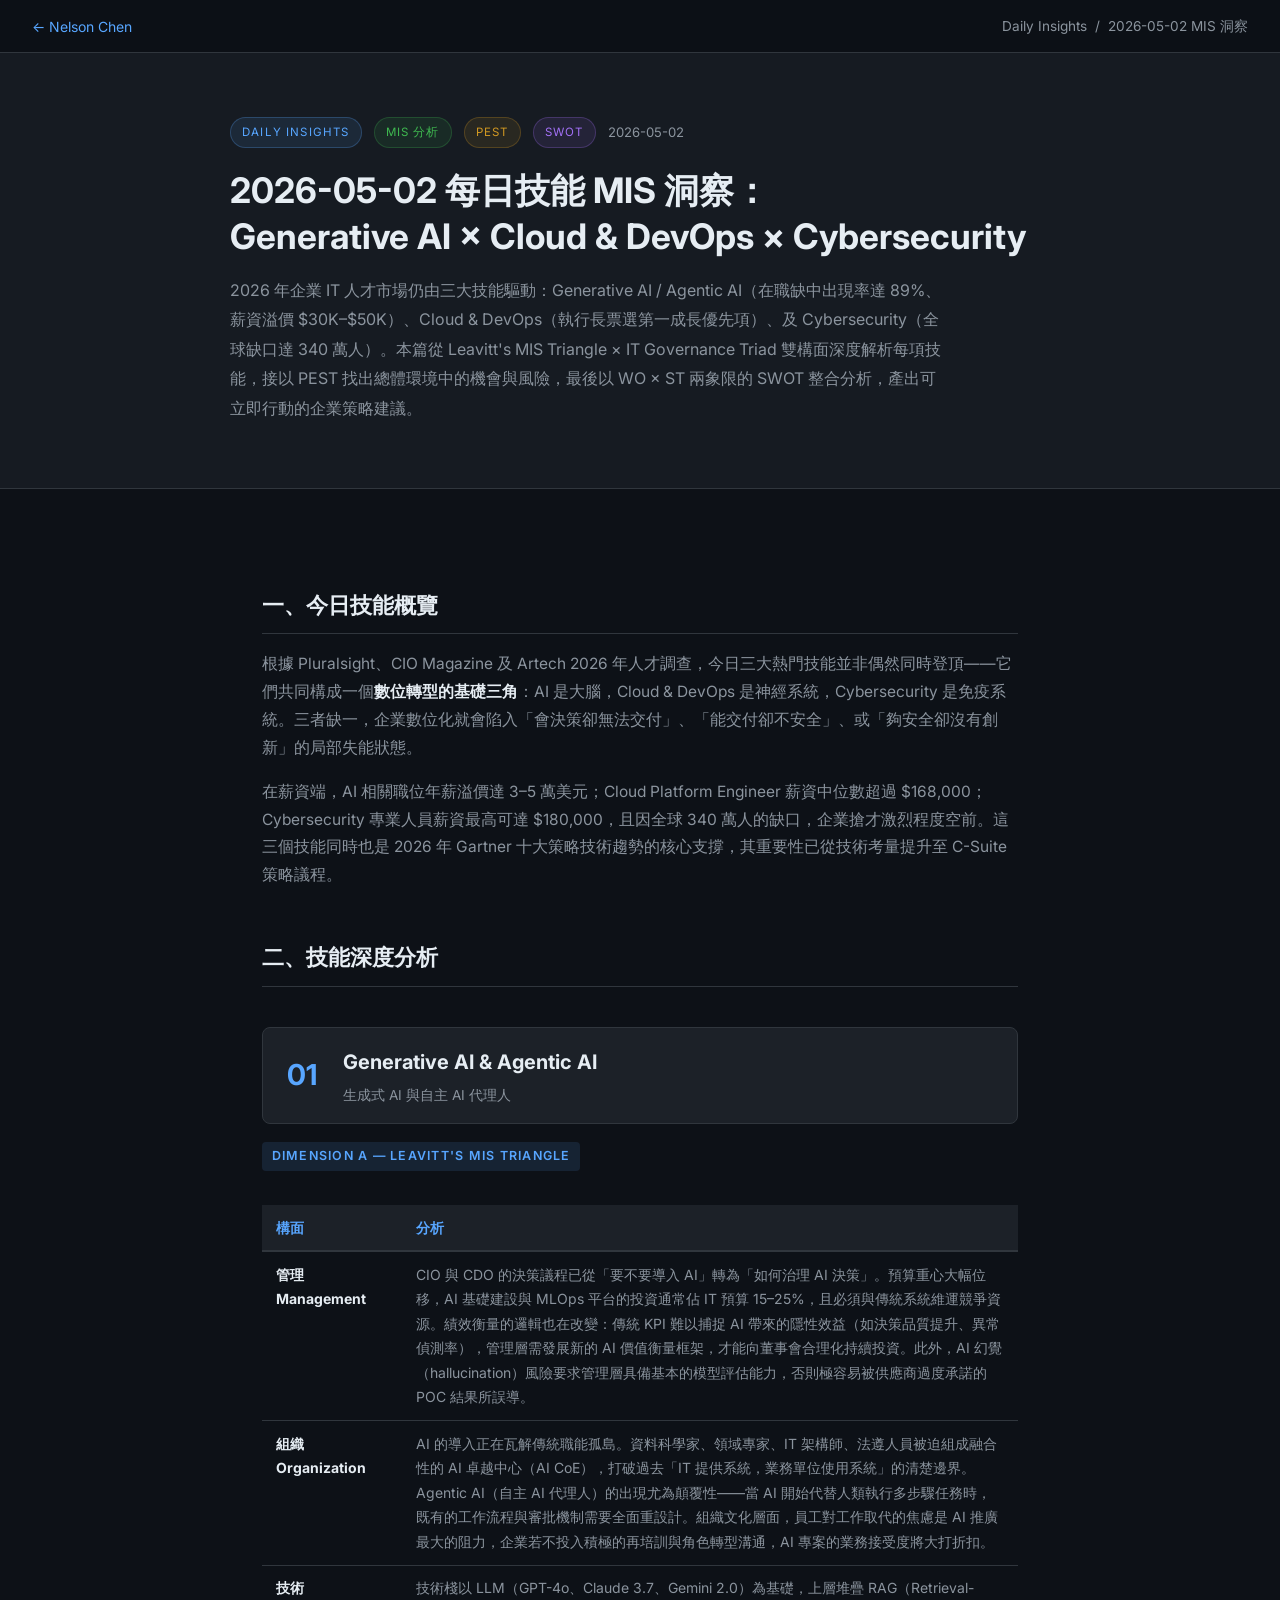
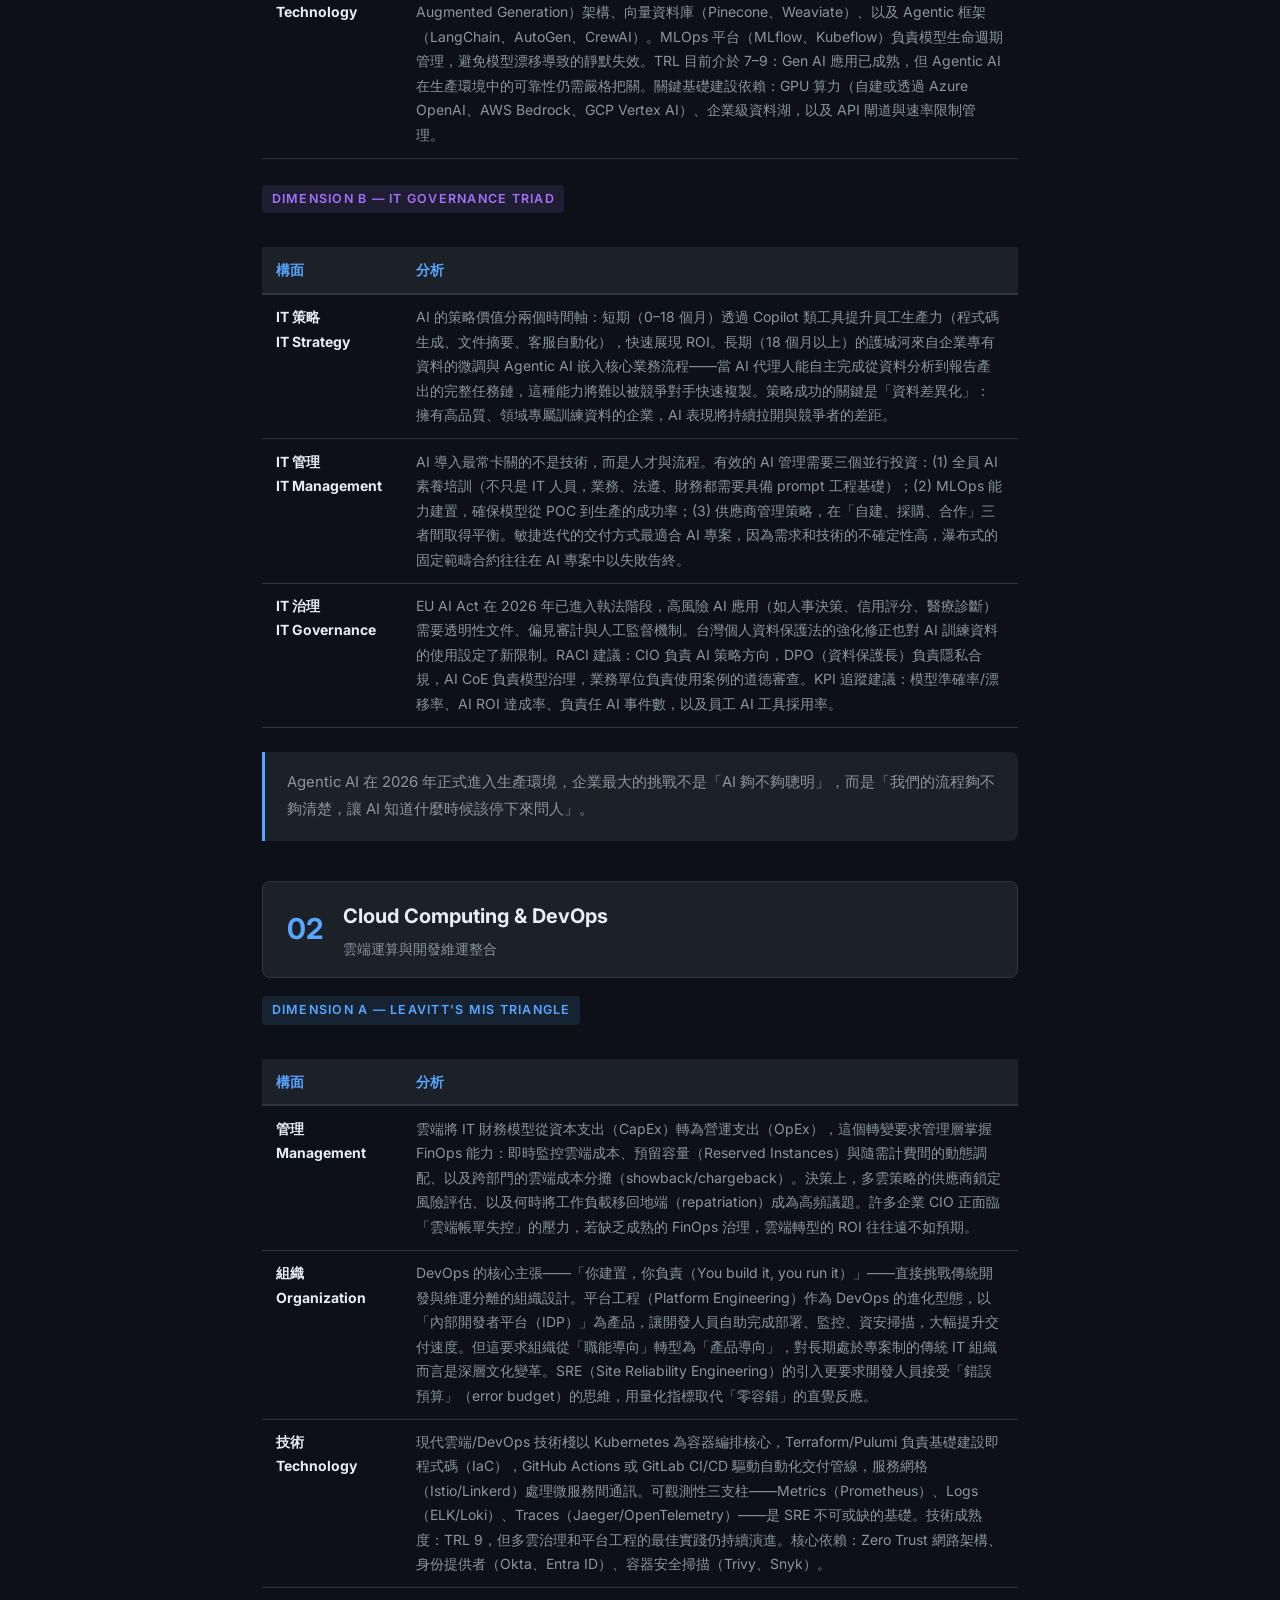
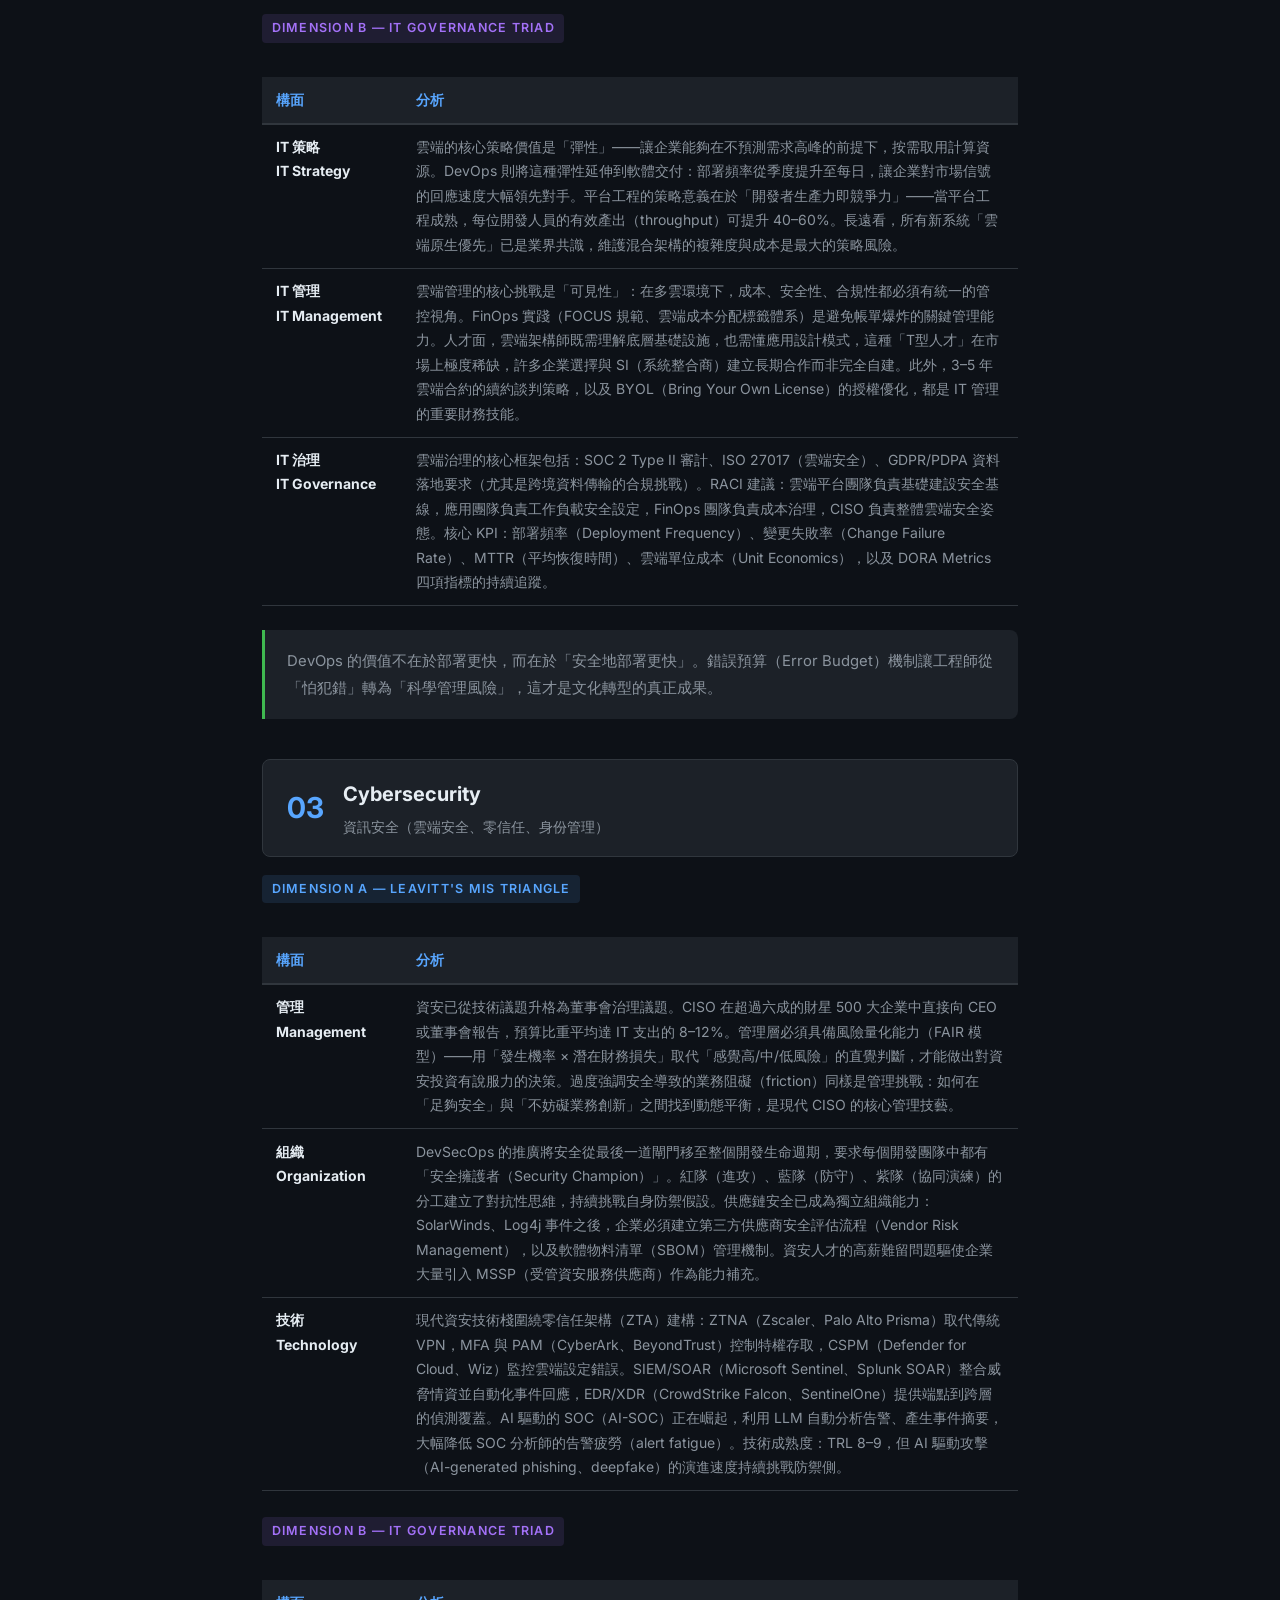
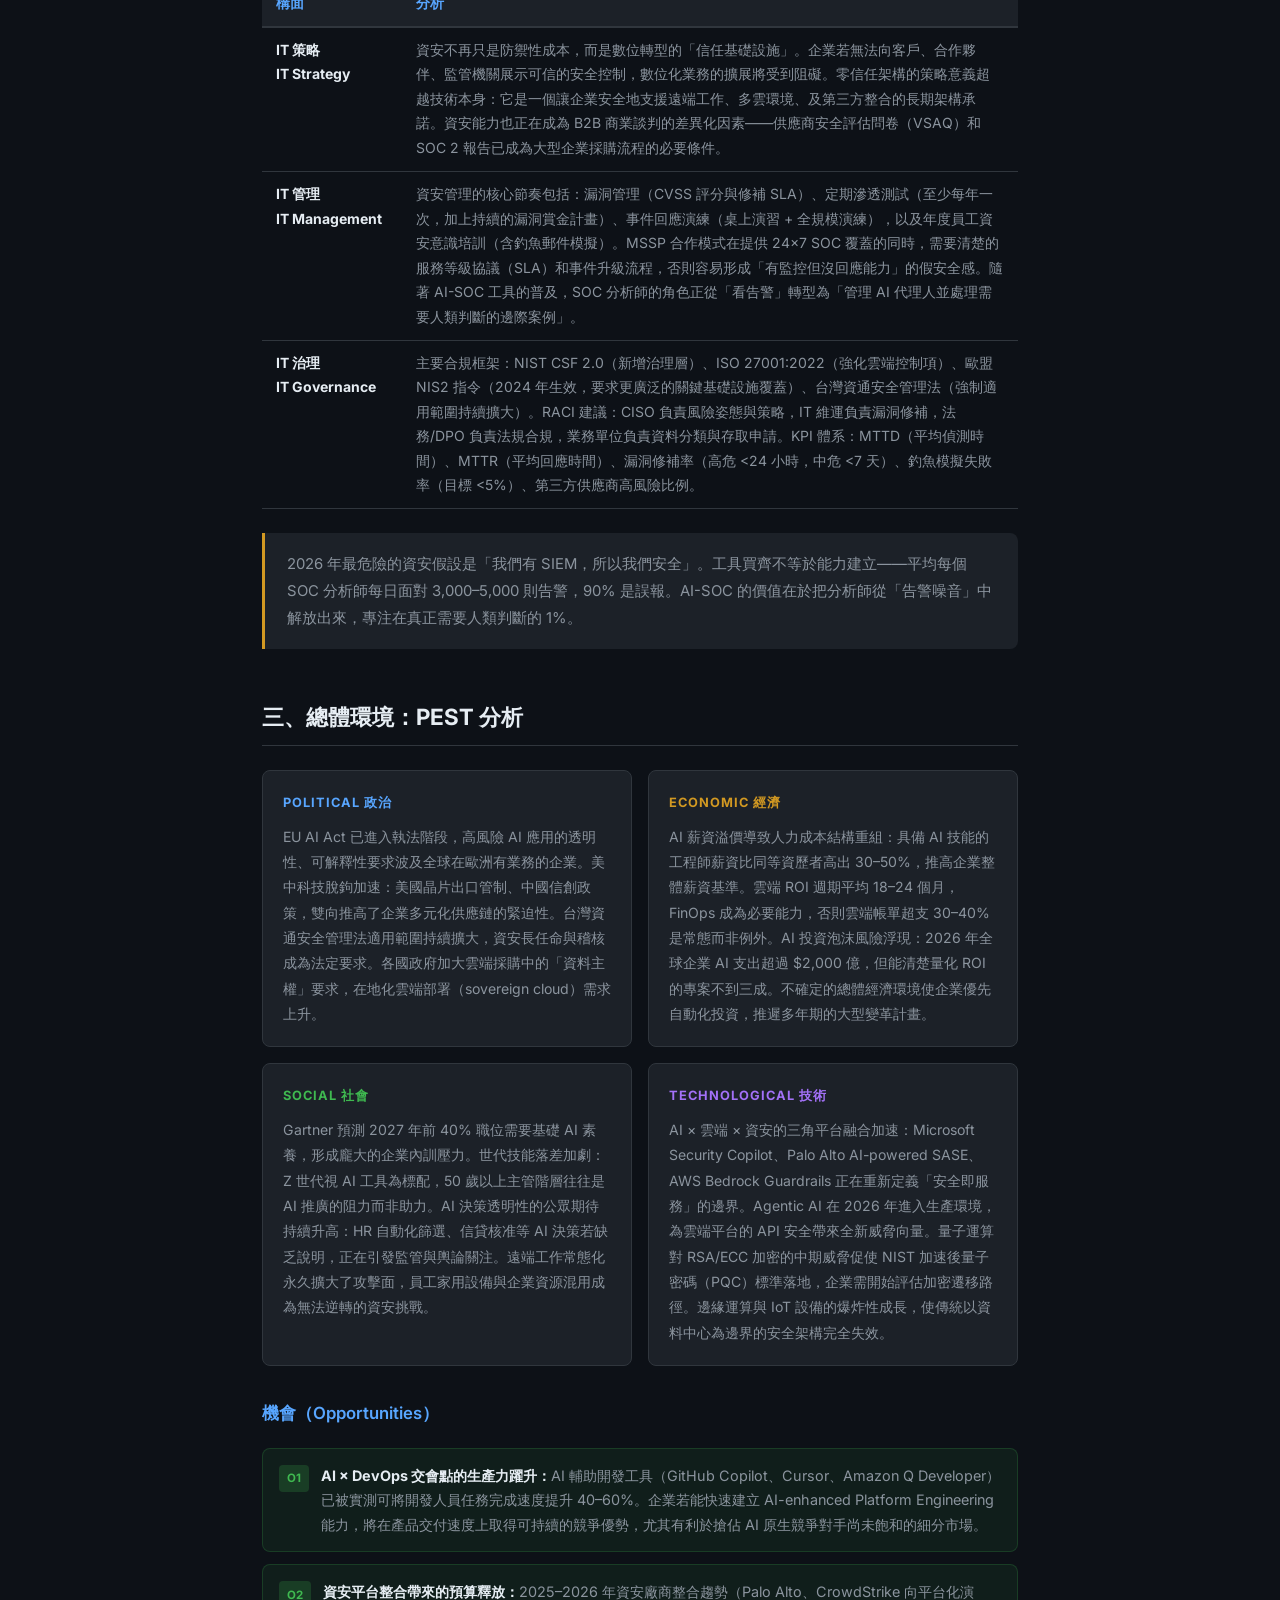
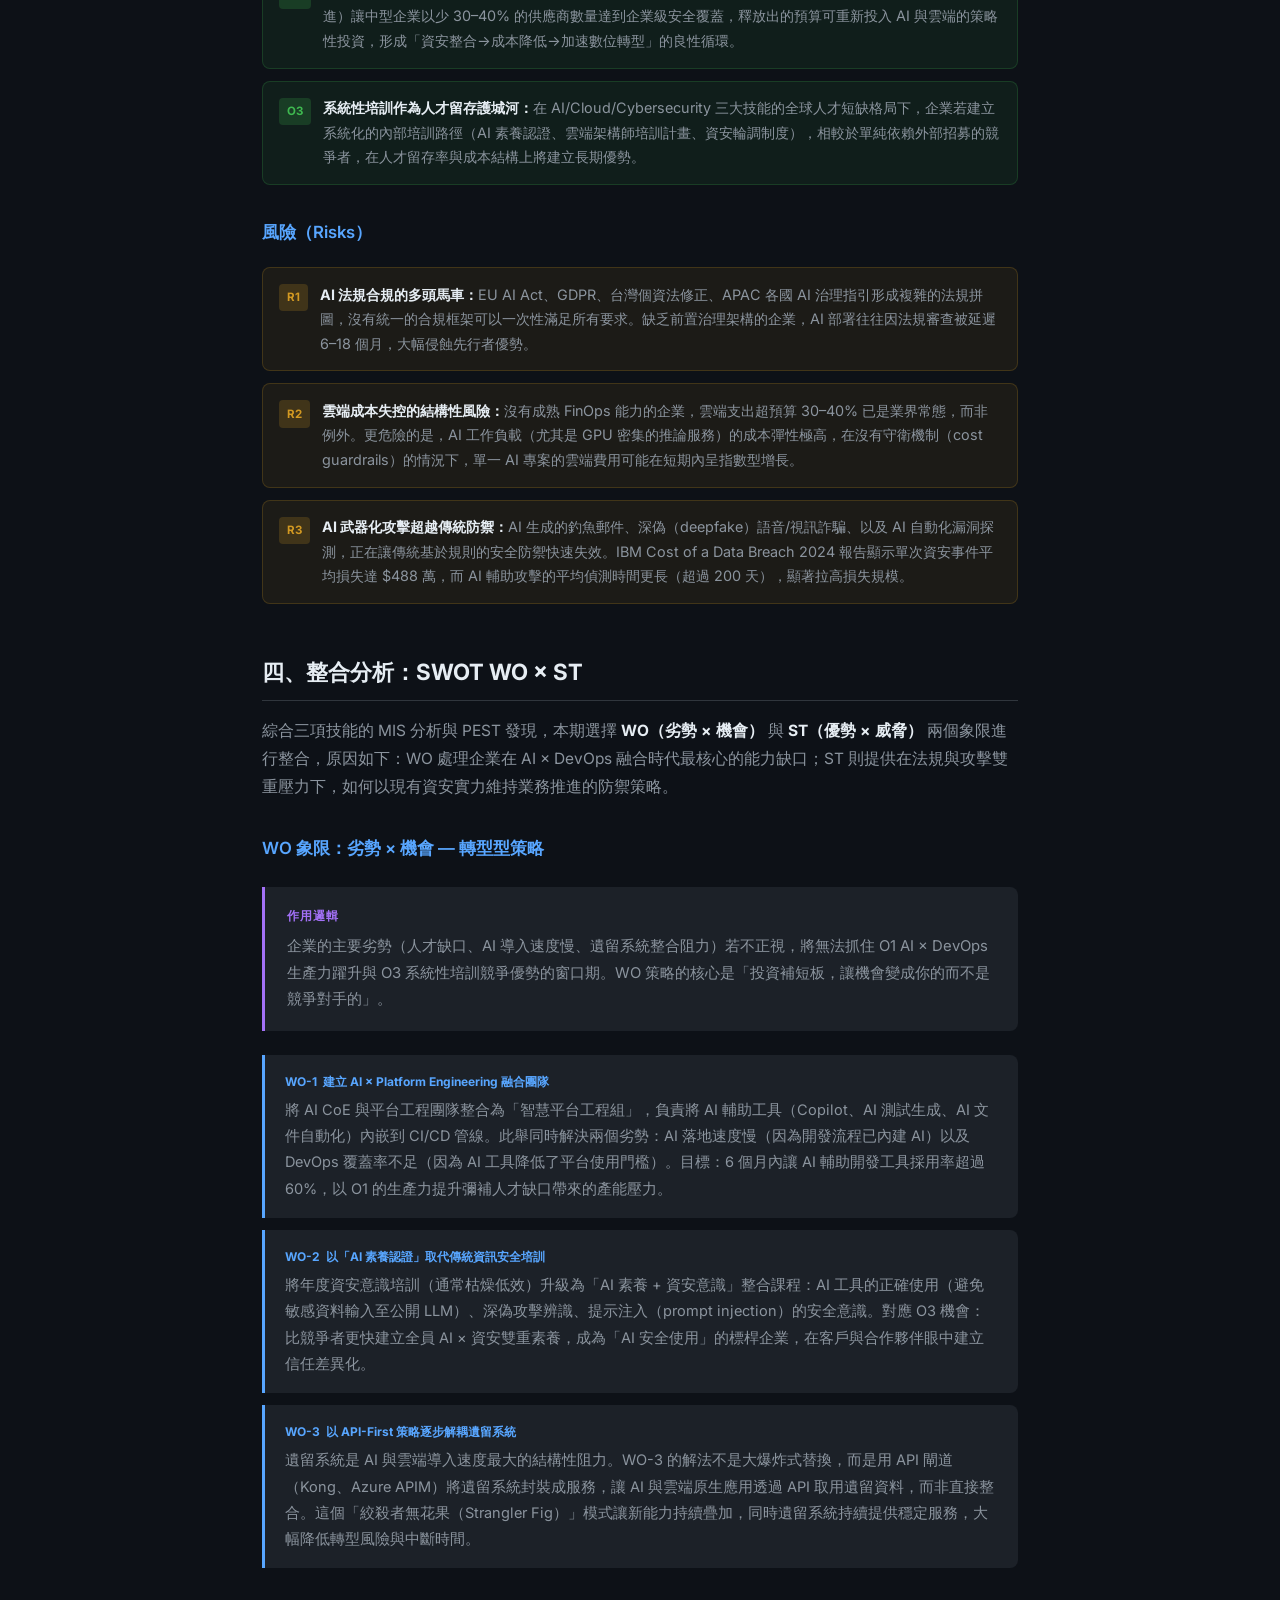
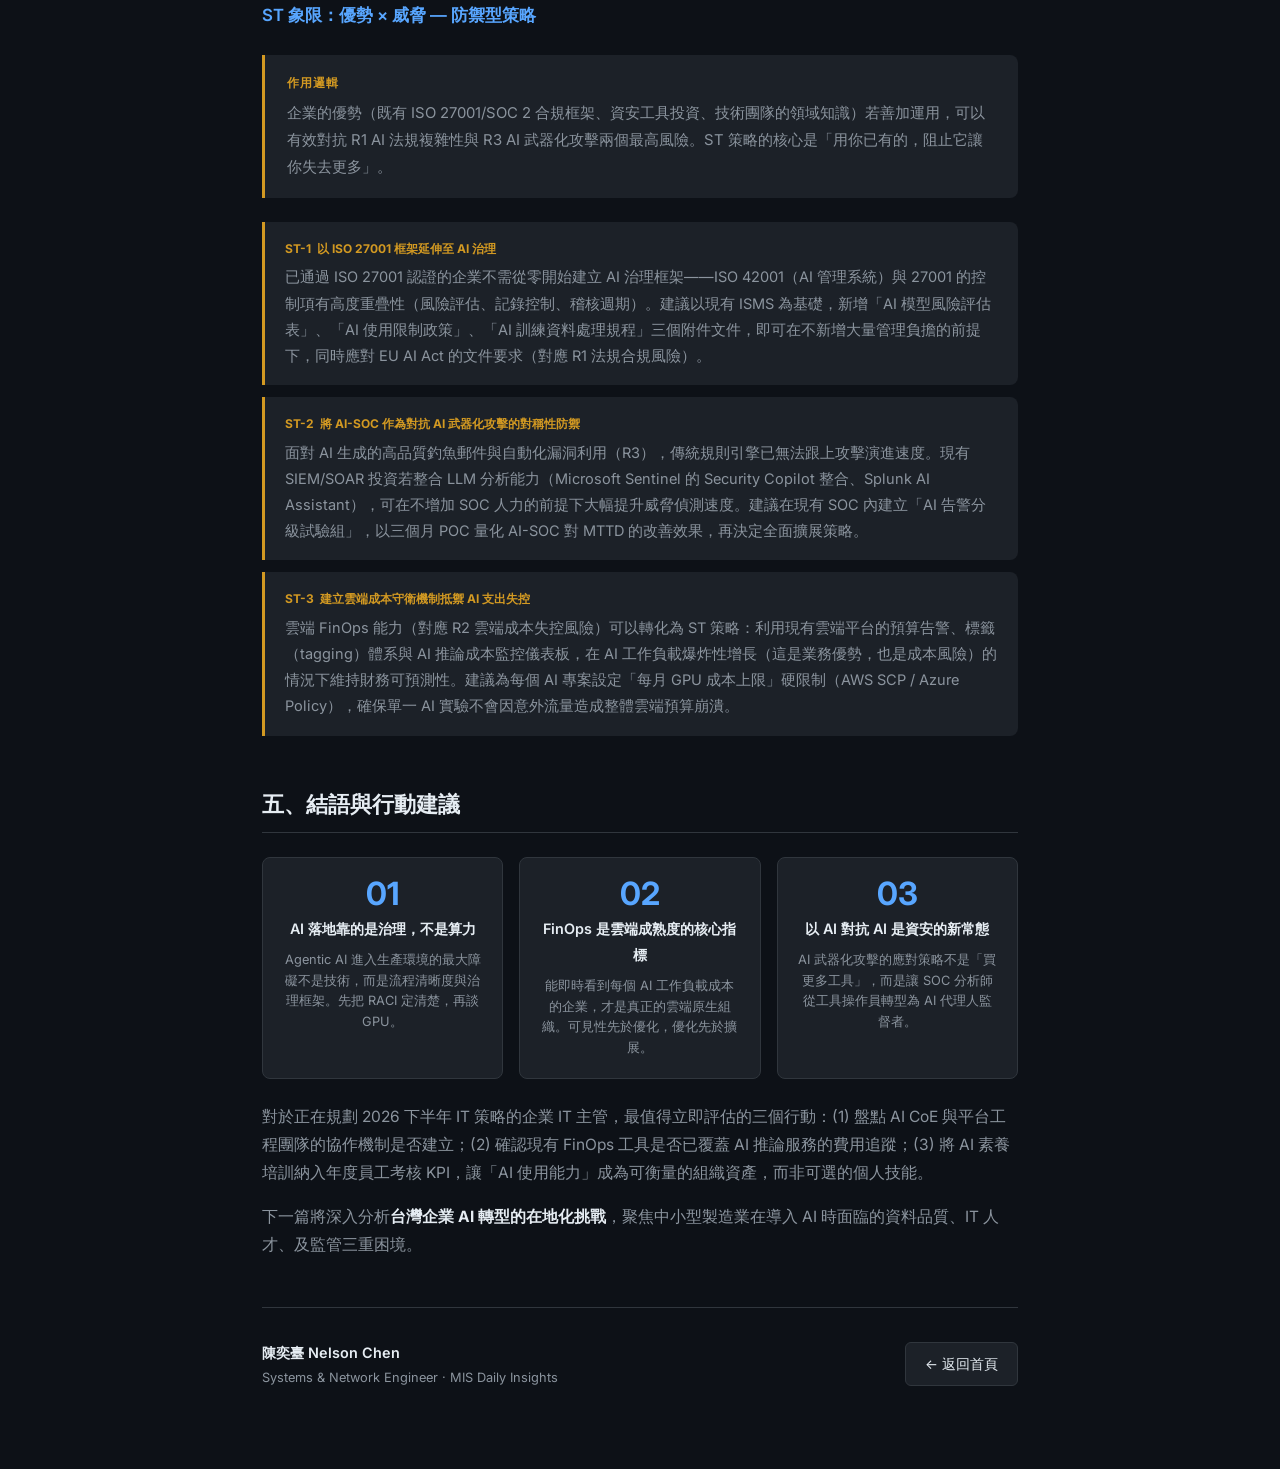
==== analysis-2026-05-02.html @ 976be514 "Add first Daily Insights article: 2026-05-02 MIS analysis Generative AI x Cloud & DevOps x Cybersecu" ====
<!DOCTYPE html>
<html lang="zh-TW">
<head>
<meta charset="UTF-8">
<meta name="viewport" content="width=device-width, initial-scale=1.0">
<title>2026-05-02 每日技能 MIS 洞察 | Nelson Chen</title>
<link rel="preconnect" href="https://fonts.googleapis.com">
<link rel="preconnect" href="https://fonts.gstatic.com" crossorigin>
<link href="https://fonts.googleapis.com/css2?family=Inter:wght@300;400;500;600;700&display=swap" rel="stylesheet">
<style>
:root {
  --bg: #0d1117;
  --bg2: #161b22;
  --card: #1c2128;
  --border: #30363d;
  --accent: #58a6ff;
  --green: #3fb950;
  --orange: #d29922;
  --purple: #a371f7;
  --text: #e6edf3;
  --muted: #8b949e;
  --font: 'Inter', -apple-system, sans-serif;
}
* { margin:0; padding:0; box-sizing:border-box; }
html { scroll-behavior:smooth; }
body { background:var(--bg); color:var(--text); font-family:var(--font); line-height:1.8; }

.topbar {
  position:sticky; top:0; z-index:99;
  background:rgba(13,17,23,.9); backdrop-filter:blur(12px);
  border-bottom:1px solid var(--border);
  padding:.85rem 2rem; display:flex; align-items:center; justify-content:space-between;
}
.topbar a { color:var(--accent); text-decoration:none; font-size:.875rem; }
.topbar .title { color:var(--muted); font-size:.85rem; }

.hero {
  background:var(--bg2); border-bottom:1px solid var(--border);
  padding:4rem 2rem 3rem;
}
.hero-inner { max-width:820px; margin:0 auto; }
.hero-meta { display:flex; gap:.75rem; align-items:center; margin-bottom:1.25rem; flex-wrap:wrap; }
.tag {
  font-size:.72rem; text-transform:uppercase; letter-spacing:.1em;
  padding:.25rem .7rem; border-radius:20px;
  background:rgba(88,166,255,.1); color:var(--accent);
  border:1px solid rgba(88,166,255,.25);
}
.tag.green { background:rgba(63,185,80,.1); color:var(--green); border-color:rgba(63,185,80,.25); }
.tag.orange { background:rgba(210,153,34,.1); color:var(--orange); border-color:rgba(210,153,34,.25); }
.tag.purple { background:rgba(163,113,247,.1); color:var(--purple); border-color:rgba(163,113,247,.25); }
.date { font-size:.82rem; color:var(--muted); }
.hero h1 { font-size:clamp(1.5rem,3.5vw,2.2rem); font-weight:700; line-height:1.3; margin-bottom:1rem; }
.hero .lead { font-size:1rem; color:var(--muted); line-height:1.85; max-width:720px; }

.article { max-width:820px; margin:0 auto; padding:3rem 2rem 5rem; }

h2 {
  font-size:1.4rem; font-weight:700; margin:3rem 0 1rem;
  padding-bottom:.5rem; border-bottom:1px solid var(--border);
  color:var(--text);
}
h3 { font-size:1.05rem; font-weight:600; color:var(--accent); margin:2rem 0 .75rem; }
h4 { font-size:.95rem; font-weight:600; color:var(--text); margin:1.5rem 0 .5rem; }
p { color:var(--muted); margin-bottom:1rem; font-size:.97rem; }
strong { color:var(--text); }
ul, ol { padding-left:1.5rem; margin-bottom:1rem; }
li { color:var(--muted); font-size:.95rem; margin-bottom:.4rem; line-height:1.75; }
li strong { color:var(--text); }

.callout {
  background:var(--card); border-left:3px solid var(--accent);
  border-radius:0 8px 8px 0; padding:1.1rem 1.4rem; margin:1.5rem 0;
}
.callout.orange { border-color:var(--orange); }
.callout.green  { border-color:var(--green); }
.callout.purple { border-color:var(--purple); }
.callout p { margin:0; font-size:.93rem; }
.callout .label { font-size:.75rem; text-transform:uppercase; letter-spacing:.08em; color:var(--accent); font-weight:600; margin-bottom:.4rem; }
.callout.orange .label { color:var(--orange); }
.callout.green .label { color:var(--green); }
.callout.purple .label { color:var(--purple); }

table { width:100%; border-collapse:collapse; margin:1.5rem 0; font-size:.875rem; }
th { background:var(--card); color:var(--accent); text-align:left; padding:.65rem .9rem; border-bottom:2px solid var(--border); }
td { padding:.65rem .9rem; border-bottom:1px solid var(--border); color:var(--muted); vertical-align:top; line-height:1.75; }
tr:hover td { background:rgba(255,255,255,.02); }
td strong { color:var(--text); }
td:first-child { white-space:nowrap; min-width:140px; }

.skill-header {
  display:flex; align-items:center; gap:1rem; margin:2.5rem 0 1rem;
  padding:1rem 1.5rem; background:var(--card); border-radius:8px;
  border:1px solid var(--border);
}
.skill-num { font-size:1.8rem; font-weight:700; color:var(--accent); line-height:1; min-width:2.5rem; }
.skill-title { font-size:1.25rem; font-weight:700; }
.skill-sub { font-size:.85rem; color:var(--muted); margin-top:.2rem; }

.dim-label {
  font-size:.78rem; text-transform:uppercase; letter-spacing:.1em; font-weight:600;
  padding:.2rem .6rem; border-radius:4px; margin-bottom:.6rem; display:inline-block;
}
.dim-a { background:rgba(88,166,255,.12); color:var(--accent); }
.dim-b { background:rgba(163,113,247,.12); color:var(--purple); }

.swot-grid {
  display:grid; grid-template-columns:1fr 1fr; gap:1rem; margin:1.5rem 0;
}
.swot-card {
  background:var(--card); border:1px solid var(--border);
  border-radius:8px; padding:1.25rem;
}
.swot-card.active { border-color:var(--accent); }
.swot-card .swot-label { font-size:.8rem; font-weight:700; color:var(--accent); margin-bottom:.5rem; }
.swot-card p { font-size:.88rem; margin:0; }

.pest-grid {
  display:grid; grid-template-columns:1fr 1fr; gap:1rem; margin:1.5rem 0;
}
.pest-card {
  background:var(--card); border:1px solid var(--border);
  border-radius:8px; padding:1.25rem;
}
.pest-label { font-size:.8rem; font-weight:700; text-transform:uppercase; letter-spacing:.08em; margin-bottom:.6rem; }
.pest-card p { font-size:.88rem; margin-bottom:.5rem; }
.pest-card p:last-child { margin:0; }

.opportunity-list, .risk-list {
  display:grid; grid-template-columns:1fr; gap:.75rem; margin:1.25rem 0;
}
.opp-item, .risk-item {
  display:flex; gap:.75rem; align-items:flex-start;
  padding:.9rem 1rem; border-radius:8px;
}
.opp-item { background:rgba(63,185,80,.08); border:1px solid rgba(63,185,80,.2); }
.risk-item { background:rgba(210,153,34,.08); border:1px solid rgba(210,153,34,.2); }
.opp-badge, .risk-badge {
  font-size:.72rem; font-weight:700; padding:.2rem .5rem; border-radius:4px;
  white-space:nowrap; margin-top:.1rem;
}
.opp-badge { background:rgba(63,185,80,.2); color:var(--green); }
.risk-badge { background:rgba(210,153,34,.2); color:var(--orange); }
.opp-item p, .risk-item p { margin:0; font-size:.9rem; line-height:1.7; }

.rec-card {
  background:var(--card); border-left:3px solid var(--accent);
  border-radius:0 8px 8px 0; padding:1rem 1.25rem; margin:.75rem 0;
}
.rec-card.st { border-color:var(--orange); }
.rec-num { font-size:.75rem; font-weight:700; color:var(--accent); margin-bottom:.3rem; }
.rec-card.st .rec-num { color:var(--orange); }
.rec-card p { margin:0; font-size:.91rem; }

.takeaway-grid {
  display:grid; grid-template-columns:repeat(3,1fr); gap:1rem; margin:1.5rem 0;
}
.takeaway-card {
  background:var(--card); border:1px solid var(--border);
  border-radius:8px; padding:1.25rem; text-align:center;
}
.takeaway-num { font-size:2rem; font-weight:700; color:var(--accent); line-height:1; }
.takeaway-title { font-size:.9rem; font-weight:600; margin:.4rem 0 .5rem; }
.takeaway-card p { font-size:.8rem; color:var(--muted); margin:0; line-height:1.6; }

.article-footer {
  border-top:1px solid var(--border); padding-top:2rem; margin-top:3rem;
  display:flex; justify-content:space-between; align-items:center; flex-wrap:wrap; gap:1rem;
}
.author-info .name { font-weight:600; font-size:.9rem; }
.author-info .role { font-size:.8rem; color:var(--muted); }
.back-btn {
  background:var(--card); border:1px solid var(--border);
  color:var(--text); padding:.55rem 1.2rem; border-radius:6px;
  text-decoration:none; font-size:.85rem; transition:border-color .2s;
}
.back-btn:hover { border-color:var(--accent); color:var(--accent); }

@media(max-width:640px) {
  .pest-grid, .swot-grid, .takeaway-grid { grid-template-columns:1fr; }
  .hero, .article { padding-left:1.25rem; padding-right:1.25rem; }
  td:first-child { white-space:normal; min-width:unset; }
}
</style>
</head>
<body>

<div class="topbar">
  <a href="index.html">← Nelson Chen</a>
  <span class="title">Daily Insights &nbsp;/&nbsp; 2026-05-02 MIS 洞察</span>
</div>

<header class="hero">
  <div class="hero-inner">
    <div class="hero-meta">
      <span class="tag">Daily Insights</span>
      <span class="tag green">MIS 分析</span>
      <span class="tag orange">PEST</span>
      <span class="tag purple">SWOT</span>
      <span class="date">2026-05-02</span>
    </div>
    <h1>2026-05-02 每日技能 MIS 洞察：<br>Generative AI × Cloud &amp; DevOps × Cybersecurity</h1>
    <p class="lead">2026 年企業 IT 人才市場仍由三大技能驅動：Generative AI / Agentic AI（在職缺中出現率達 89%、薪資溢價 $30K–$50K）、Cloud &amp; DevOps（執行長票選第一成長優先項）、及 Cybersecurity（全球缺口達 340 萬人）。本篇從 Leavitt's MIS Triangle × IT Governance Triad 雙構面深度解析每項技能，接以 PEST 找出總體環境中的機會與風險，最後以 WO × ST 兩象限的 SWOT 整合分析，產出可立即行動的企業策略建議。</p>
  </div>
</header>

<article class="article">

  <!-- ═══════════════════════════════════════════════════ 今日技能概覽 -->
  <h2>一、今日技能概覽</h2>

  <p>根據 Pluralsight、CIO Magazine 及 Artech 2026 年人才調查，今日三大熱門技能並非偶然同時登頂——它們共同構成一個<strong>數位轉型的基礎三角</strong>：AI 是大腦，Cloud &amp; DevOps 是神經系統，Cybersecurity 是免疫系統。三者缺一，企業數位化就會陷入「會決策卻無法交付」、「能交付卻不安全」、或「夠安全卻沒有創新」的局部失能狀態。</p>

  <p>在薪資端，AI 相關職位年薪溢價達 3–5 萬美元；Cloud Platform Engineer 薪資中位數超過 $168,000；Cybersecurity 專業人員薪資最高可達 $180,000，且因全球 340 萬人的缺口，企業搶才激烈程度空前。這三個技能同時也是 2026 年 Gartner 十大策略技術趨勢的核心支撐，其重要性已從技術考量提升至 C-Suite 策略議程。</p>

  <!-- ═══════════════════════════════════════════════════ 技能一 -->
  <h2>二、技能深度分析</h2>

  <div class="skill-header">
    <div class="skill-num">01</div>
    <div>
      <div class="skill-title">Generative AI &amp; Agentic AI</div>
      <div class="skill-sub">生成式 AI 與自主 AI 代理人</div>
    </div>
  </div>

  <div class="dim-label dim-a">Dimension A — Leavitt's MIS Triangle</div>
  <table>
    <thead><tr><th>構面</th><th>分析</th></tr></thead>
    <tbody>
      <tr>
        <td><strong>管理<br>Management</strong></td>
        <td>CIO 與 CDO 的決策議程已從「要不要導入 AI」轉為「如何治理 AI 決策」。預算重心大幅位移，AI 基礎建設與 MLOps 平台的投資通常佔 IT 預算 15–25%，且必須與傳統系統維運競爭資源。績效衡量的邏輯也在改變：傳統 KPI 難以捕捉 AI 帶來的隱性效益（如決策品質提升、異常偵測率），管理層需發展新的 AI 價值衡量框架，才能向董事會合理化持續投資。此外，AI 幻覺（hallucination）風險要求管理層具備基本的模型評估能力，否則極容易被供應商過度承諾的 POC 結果所誤導。</td>
      </tr>
      <tr>
        <td><strong>組織<br>Organization</strong></td>
        <td>AI 的導入正在瓦解傳統職能孤島。資料科學家、領域專家、IT 架構師、法遵人員被迫組成融合性的 AI 卓越中心（AI CoE），打破過去「IT 提供系統，業務單位使用系統」的清楚邊界。Agentic AI（自主 AI 代理人）的出現尤為顛覆性——當 AI 開始代替人類執行多步驟任務時，既有的工作流程與審批機制需要全面重設計。組織文化層面，員工對工作取代的焦慮是 AI 推廣最大的阻力，企業若不投入積極的再培訓與角色轉型溝通，AI 專案的業務接受度將大打折扣。</td>
      </tr>
      <tr>
        <td><strong>技術<br>Technology</strong></td>
        <td>技術棧以 LLM（GPT-4o、Claude 3.7、Gemini 2.0）為基礎，上層堆疊 RAG（Retrieval-Augmented Generation）架構、向量資料庫（Pinecone、Weaviate）、以及 Agentic 框架（LangChain、AutoGen、CrewAI）。MLOps 平台（MLflow、Kubeflow）負責模型生命週期管理，避免模型漂移導致的靜默失效。TRL 目前介於 7–9：Gen AI 應用已成熟，但 Agentic AI 在生產環境中的可靠性仍需嚴格把關。關鍵基礎建設依賴：GPU 算力（自建或透過 Azure OpenAI、AWS Bedrock、GCP Vertex AI）、企業級資料湖，以及 API 閘道與速率限制管理。</td>
      </tr>
    </tbody>
  </table>

  <div class="dim-label dim-b">Dimension B — IT Governance Triad</div>
  <table>
    <thead><tr><th>構面</th><th>分析</th></tr></thead>
    <tbody>
      <tr>
        <td><strong>IT 策略<br>IT Strategy</strong></td>
        <td>AI 的策略價值分兩個時間軸：短期（0–18 個月）透過 Copilot 類工具提升員工生產力（程式碼生成、文件摘要、客服自動化），快速展現 ROI。長期（18 個月以上）的護城河來自企業專有資料的微調與 Agentic AI 嵌入核心業務流程——當 AI 代理人能自主完成從資料分析到報告產出的完整任務鏈，這種能力將難以被競爭對手快速複製。策略成功的關鍵是「資料差異化」：擁有高品質、領域專屬訓練資料的企業，AI 表現將持續拉開與競爭者的差距。</td>
      </tr>
      <tr>
        <td><strong>IT 管理<br>IT Management</strong></td>
        <td>AI 導入最常卡關的不是技術，而是人才與流程。有效的 AI 管理需要三個並行投資：(1) 全員 AI 素養培訓（不只是 IT 人員，業務、法遵、財務都需要具備 prompt 工程基礎）；(2) MLOps 能力建置，確保模型從 POC 到生產的成功率；(3) 供應商管理策略，在「自建、採購、合作」三者間取得平衡。敏捷迭代的交付方式最適合 AI 專案，因為需求和技術的不確定性高，瀑布式的固定範疇合約往往在 AI 專案中以失敗告終。</td>
      </tr>
      <tr>
        <td><strong>IT 治理<br>IT Governance</strong></td>
        <td>EU AI Act 在 2026 年已進入執法階段，高風險 AI 應用（如人事決策、信用評分、醫療診斷）需要透明性文件、偏見審計與人工監督機制。台灣個人資料保護法的強化修正也對 AI 訓練資料的使用設定了新限制。RACI 建議：CIO 負責 AI 策略方向，DPO（資料保護長）負責隱私合規，AI CoE 負責模型治理，業務單位負責使用案例的道德審查。KPI 追蹤建議：模型準確率/漂移率、AI ROI 達成率、負責任 AI 事件數，以及員工 AI 工具採用率。</td>
      </tr>
    </tbody>
  </table>

  <div class="callout">
    <p>Agentic AI 在 2026 年正式進入生產環境，企業最大的挑戰不是「AI 夠不夠聰明」，而是「我們的流程夠不夠清楚，讓 AI 知道什麼時候該停下來問人」。</p>
  </div>

  <!-- ═══════════════════════════════════════════════════ 技能二 -->
  <div class="skill-header">
    <div class="skill-num">02</div>
    <div>
      <div class="skill-title">Cloud Computing &amp; DevOps</div>
      <div class="skill-sub">雲端運算與開發維運整合</div>
    </div>
  </div>

  <div class="dim-label dim-a">Dimension A — Leavitt's MIS Triangle</div>
  <table>
    <thead><tr><th>構面</th><th>分析</th></tr></thead>
    <tbody>
      <tr>
        <td><strong>管理<br>Management</strong></td>
        <td>雲端將 IT 財務模型從資本支出（CapEx）轉為營運支出（OpEx），這個轉變要求管理層掌握 FinOps 能力：即時監控雲端成本、預留容量（Reserved Instances）與隨需計費間的動態調配、以及跨部門的雲端成本分攤（showback/chargeback）。決策上，多雲策略的供應商鎖定風險評估、以及何時將工作負載移回地端（repatriation）成為高頻議題。許多企業 CIO 正面臨「雲端帳單失控」的壓力，若缺乏成熟的 FinOps 治理，雲端轉型的 ROI 往往遠不如預期。</td>
      </tr>
      <tr>
        <td><strong>組織<br>Organization</strong></td>
        <td>DevOps 的核心主張——「你建置，你負責（You build it, you run it）」——直接挑戰傳統開發與維運分離的組織設計。平台工程（Platform Engineering）作為 DevOps 的進化型態，以「內部開發者平台（IDP）」為產品，讓開發人員自助完成部署、監控、資安掃描，大幅提升交付速度。但這要求組織從「職能導向」轉型為「產品導向」，對長期處於專案制的傳統 IT 組織而言是深層文化變革。SRE（Site Reliability Engineering）的引入更要求開發人員接受「錯誤預算」（error budget）的思維，用量化指標取代「零容錯」的直覺反應。</td>
      </tr>
      <tr>
        <td><strong>技術<br>Technology</strong></td>
        <td>現代雲端/DevOps 技術棧以 Kubernetes 為容器編排核心，Terraform/Pulumi 負責基礎建設即程式碼（IaC），GitHub Actions 或 GitLab CI/CD 驅動自動化交付管線，服務網格（Istio/Linkerd）處理微服務間通訊。可觀測性三支柱——Metrics（Prometheus）、Logs（ELK/Loki）、Traces（Jaeger/OpenTelemetry）——是 SRE 不可或缺的基礎。技術成熟度：TRL 9，但多雲治理和平台工程的最佳實踐仍持續演進。核心依賴：Zero Trust 網路架構、身份提供者（Okta、Entra ID）、容器安全掃描（Trivy、Snyk）。</td>
      </tr>
    </tbody>
  </table>

  <div class="dim-label dim-b">Dimension B — IT Governance Triad</div>
  <table>
    <thead><tr><th>構面</th><th>分析</th></tr></thead>
    <tbody>
      <tr>
        <td><strong>IT 策略<br>IT Strategy</strong></td>
        <td>雲端的核心策略價值是「彈性」——讓企業能夠在不預測需求高峰的前提下，按需取用計算資源。DevOps 則將這種彈性延伸到軟體交付：部署頻率從季度提升至每日，讓企業對市場信號的回應速度大幅領先對手。平台工程的策略意義在於「開發者生產力即競爭力」——當平台工程成熟，每位開發人員的有效產出（throughput）可提升 40–60%。長遠看，所有新系統「雲端原生優先」已是業界共識，維護混合架構的複雜度與成本是最大的策略風險。</td>
      </tr>
      <tr>
        <td><strong>IT 管理<br>IT Management</strong></td>
        <td>雲端管理的核心挑戰是「可見性」：在多雲環境下，成本、安全性、合規性都必須有統一的管控視角。FinOps 實踐（FOCUS 規範、雲端成本分配標籤體系）是避免帳單爆炸的關鍵管理能力。人才面，雲端架構師既需理解底層基礎設施，也需懂應用設計模式，這種「T型人才」在市場上極度稀缺，許多企業選擇與 SI（系統整合商）建立長期合作而非完全自建。此外，3–5 年雲端合約的續約談判策略，以及 BYOL（Bring Your Own License）的授權優化，都是 IT 管理的重要財務技能。</td>
      </tr>
      <tr>
        <td><strong>IT 治理<br>IT Governance</strong></td>
        <td>雲端治理的核心框架包括：SOC 2 Type II 審計、ISO 27017（雲端安全）、GDPR/PDPA 資料落地要求（尤其是跨境資料傳輸的合規挑戰）。RACI 建議：雲端平台團隊負責基礎建設安全基線，應用團隊負責工作負載安全設定，FinOps 團隊負責成本治理，CISO 負責整體雲端安全姿態。核心 KPI：部署頻率（Deployment Frequency）、變更失敗率（Change Failure Rate）、MTTR（平均恢復時間）、雲端單位成本（Unit Economics），以及 DORA Metrics 四項指標的持續追蹤。</td>
      </tr>
    </tbody>
  </table>

  <div class="callout green">
    <p>DevOps 的價值不在於部署更快，而在於「安全地部署更快」。錯誤預算（Error Budget）機制讓工程師從「怕犯錯」轉為「科學管理風險」，這才是文化轉型的真正成果。</p>
  </div>

  <!-- ═══════════════════════════════════════════════════ 技能三 -->
  <div class="skill-header">
    <div class="skill-num">03</div>
    <div>
      <div class="skill-title">Cybersecurity</div>
      <div class="skill-sub">資訊安全（雲端安全、零信任、身份管理）</div>
    </div>
  </div>

  <div class="dim-label dim-a">Dimension A — Leavitt's MIS Triangle</div>
  <table>
    <thead><tr><th>構面</th><th>分析</th></tr></thead>
    <tbody>
      <tr>
        <td><strong>管理<br>Management</strong></td>
        <td>資安已從技術議題升格為董事會治理議題。CISO 在超過六成的財星 500 大企業中直接向 CEO 或董事會報告，預算比重平均達 IT 支出的 8–12%。管理層必須具備風險量化能力（FAIR 模型）——用「發生機率 × 潛在財務損失」取代「感覺高/中/低風險」的直覺判斷，才能做出對資安投資有說服力的決策。過度強調安全導致的業務阻礙（friction）同樣是管理挑戰：如何在「足夠安全」與「不妨礙業務創新」之間找到動態平衡，是現代 CISO 的核心管理技藝。</td>
      </tr>
      <tr>
        <td><strong>組織<br>Organization</strong></td>
        <td>DevSecOps 的推廣將安全從最後一道閘門移至整個開發生命週期，要求每個開發團隊中都有「安全擁護者（Security Champion）」。紅隊（進攻）、藍隊（防守）、紫隊（協同演練）的分工建立了對抗性思維，持續挑戰自身防禦假設。供應鏈安全已成為獨立組織能力：SolarWinds、Log4j 事件之後，企業必須建立第三方供應商安全評估流程（Vendor Risk Management），以及軟體物料清單（SBOM）管理機制。資安人才的高薪難留問題驅使企業大量引入 MSSP（受管資安服務供應商）作為能力補充。</td>
      </tr>
      <tr>
        <td><strong>技術<br>Technology</strong></td>
        <td>現代資安技術棧圍繞零信任架構（ZTA）建構：ZTNA（Zscaler、Palo Alto Prisma）取代傳統 VPN，MFA 與 PAM（CyberArk、BeyondTrust）控制特權存取，CSPM（Defender for Cloud、Wiz）監控雲端設定錯誤。SIEM/SOAR（Microsoft Sentinel、Splunk SOAR）整合威脅情資並自動化事件回應，EDR/XDR（CrowdStrike Falcon、SentinelOne）提供端點到跨層的偵測覆蓋。AI 驅動的 SOC（AI-SOC）正在崛起，利用 LLM 自動分析告警、產生事件摘要，大幅降低 SOC 分析師的告警疲勞（alert fatigue）。技術成熟度：TRL 8–9，但 AI 驅動攻擊（AI-generated phishing、deepfake）的演進速度持續挑戰防禦側。</td>
      </tr>
    </tbody>
  </table>

  <div class="dim-label dim-b">Dimension B — IT Governance Triad</div>
  <table>
    <thead><tr><th>構面</th><th>分析</th></tr></thead>
    <tbody>
      <tr>
        <td><strong>IT 策略<br>IT Strategy</strong></td>
        <td>資安不再只是防禦性成本，而是數位轉型的「信任基礎設施」。企業若無法向客戶、合作夥伴、監管機關展示可信的安全控制，數位化業務的擴展將受到阻礙。零信任架構的策略意義超越技術本身：它是一個讓企業安全地支援遠端工作、多雲環境、及第三方整合的長期架構承諾。資安能力也正在成為 B2B 商業談判的差異化因素——供應商安全評估問卷（VSAQ）和 SOC 2 報告已成為大型企業採購流程的必要條件。</td>
      </tr>
      <tr>
        <td><strong>IT 管理<br>IT Management</strong></td>
        <td>資安管理的核心節奏包括：漏洞管理（CVSS 評分與修補 SLA）、定期滲透測試（至少每年一次，加上持續的漏洞賞金計畫）、事件回應演練（桌上演習 + 全規模演練），以及年度員工資安意識培訓（含釣魚郵件模擬）。MSSP 合作模式在提供 24×7 SOC 覆蓋的同時，需要清楚的服務等級協議（SLA）和事件升級流程，否則容易形成「有監控但沒回應能力」的假安全感。隨著 AI-SOC 工具的普及，SOC 分析師的角色正從「看告警」轉型為「管理 AI 代理人並處理需要人類判斷的邊際案例」。</td>
      </tr>
      <tr>
        <td><strong>IT 治理<br>IT Governance</strong></td>
        <td>主要合規框架：NIST CSF 2.0（新增治理層）、ISO 27001:2022（強化雲端控制項）、歐盟 NIS2 指令（2024 年生效，要求更廣泛的關鍵基礎設施覆蓋）、台灣資通安全管理法（強制適用範圍持續擴大）。RACI 建議：CISO 負責風險姿態與策略，IT 維運負責漏洞修補，法務/DPO 負責法規合規，業務單位負責資料分類與存取申請。KPI 體系：MTTD（平均偵測時間）、MTTR（平均回應時間）、漏洞修補率（高危 &lt;24 小時，中危 &lt;7 天）、釣魚模擬失敗率（目標 &lt;5%）、第三方供應商高風險比例。</td>
      </tr>
    </tbody>
  </table>

  <div class="callout orange">
    <p>2026 年最危險的資安假設是「我們有 SIEM，所以我們安全」。工具買齊不等於能力建立——平均每個 SOC 分析師每日面對 3,000–5,000 則告警，90% 是誤報。AI-SOC 的價值在於把分析師從「告警噪音」中解放出來，專注在真正需要人類判斷的 1%。</p>
  </div>

  <!-- ═══════════════════════════════════════════════════ PEST -->
  <h2>三、總體環境：PEST 分析</h2>

  <div class="pest-grid">
    <div class="pest-card">
      <div class="pest-label" style="color:var(--accent)">Political 政治</div>
      <p>EU AI Act 已進入執法階段，高風險 AI 應用的透明性、可解釋性要求波及全球在歐洲有業務的企業。美中科技脫鉤加速：美國晶片出口管制、中國信創政策，雙向推高了企業多元化供應鏈的緊迫性。台灣資通安全管理法適用範圍持續擴大，資安長任命與稽核成為法定要求。各國政府加大雲端採購中的「資料主權」要求，在地化雲端部署（sovereign cloud）需求上升。</p>
    </div>
    <div class="pest-card">
      <div class="pest-label" style="color:var(--orange)">Economic 經濟</div>
      <p>AI 薪資溢價導致人力成本結構重組：具備 AI 技能的工程師薪資比同等資歷者高出 30–50%，推高企業整體薪資基準。雲端 ROI 週期平均 18–24 個月，FinOps 成為必要能力，否則雲端帳單超支 30–40% 是常態而非例外。AI 投資泡沫風險浮現：2026 年全球企業 AI 支出超過 $2,000 億，但能清楚量化 ROI 的專案不到三成。不確定的總體經濟環境使企業優先自動化投資，推遲多年期的大型變革計畫。</p>
    </div>
    <div class="pest-card">
      <div class="pest-label" style="color:var(--green)">Social 社會</div>
      <p>Gartner 預測 2027 年前 40% 職位需要基礎 AI 素養，形成龐大的企業內訓壓力。世代技能落差加劇：Z 世代視 AI 工具為標配，50 歲以上主管階層往往是 AI 推廣的阻力而非助力。AI 決策透明性的公眾期待持續升高：HR 自動化篩選、信貸核准等 AI 決策若缺乏說明，正在引發監管與輿論關注。遠端工作常態化永久擴大了攻擊面，員工家用設備與企業資源混用成為無法逆轉的資安挑戰。</p>
    </div>
    <div class="pest-card">
      <div class="pest-label" style="color:var(--purple)">Technological 技術</div>
      <p>AI × 雲端 × 資安的三角平台融合加速：Microsoft Security Copilot、Palo Alto AI-powered SASE、AWS Bedrock Guardrails 正在重新定義「安全即服務」的邊界。Agentic AI 在 2026 年進入生產環境，為雲端平台的 API 安全帶來全新威脅向量。量子運算對 RSA/ECC 加密的中期威脅促使 NIST 加速後量子密碼（PQC）標準落地，企業需開始評估加密遷移路徑。邊緣運算與 IoT 設備的爆炸性成長，使傳統以資料中心為邊界的安全架構完全失效。</p>
    </div>
  </div>

  <h3>機會（Opportunities）</h3>
  <div class="opportunity-list">
    <div class="opp-item">
      <span class="opp-badge">O1</span>
      <p><strong>AI × DevOps 交會點的生產力躍升：</strong>AI 輔助開發工具（GitHub Copilot、Cursor、Amazon Q Developer）已被實測可將開發人員任務完成速度提升 40–60%。企業若能快速建立 AI-enhanced Platform Engineering 能力，將在產品交付速度上取得可持續的競爭優勢，尤其有利於搶佔 AI 原生競爭對手尚未飽和的細分市場。</p>
    </div>
    <div class="opp-item">
      <span class="opp-badge">O2</span>
      <p><strong>資安平台整合帶來的預算釋放：</strong>2025–2026 年資安廠商整合趨勢（Palo Alto、CrowdStrike 向平台化演進）讓中型企業以少 30–40% 的供應商數量達到企業級安全覆蓋，釋放出的預算可重新投入 AI 與雲端的策略性投資，形成「資安整合→成本降低→加速數位轉型」的良性循環。</p>
    </div>
    <div class="opp-item">
      <span class="opp-badge">O3</span>
      <p><strong>系統性培訓作為人才留存護城河：</strong>在 AI/Cloud/Cybersecurity 三大技能的全球人才短缺格局下，企業若建立系統化的內部培訓路徑（AI 素養認證、雲端架構師培訓計畫、資安輪調制度），相較於單純依賴外部招募的競爭者，在人才留存率與成本結構上將建立長期優勢。</p>
    </div>
  </div>

  <h3>風險（Risks）</h3>
  <div class="risk-list">
    <div class="risk-item">
      <span class="risk-badge">R1</span>
      <p><strong>AI 法規合規的多頭馬車：</strong>EU AI Act、GDPR、台灣個資法修正、APAC 各國 AI 治理指引形成複雜的法規拼圖，沒有統一的合規框架可以一次性滿足所有要求。缺乏前置治理架構的企業，AI 部署往往因法規審查被延遲 6–18 個月，大幅侵蝕先行者優勢。</p>
    </div>
    <div class="risk-item">
      <span class="risk-badge">R2</span>
      <p><strong>雲端成本失控的結構性風險：</strong>沒有成熟 FinOps 能力的企業，雲端支出超預算 30–40% 已是業界常態，而非例外。更危險的是，AI 工作負載（尤其是 GPU 密集的推論服務）的成本彈性極高，在沒有守衛機制（cost guardrails）的情況下，單一 AI 專案的雲端費用可能在短期內呈指數型增長。</p>
    </div>
    <div class="risk-item">
      <span class="risk-badge">R3</span>
      <p><strong>AI 武器化攻擊超越傳統防禦：</strong>AI 生成的釣魚郵件、深偽（deepfake）語音/視訊詐騙、以及 AI 自動化漏洞探測，正在讓傳統基於規則的安全防禦快速失效。IBM Cost of a Data Breach 2024 報告顯示單次資安事件平均損失達 $488 萬，而 AI 輔助攻擊的平均偵測時間更長（超過 200 天），顯著拉高損失規模。</p>
    </div>
  </div>

  <!-- ═══════════════════════════════════════════════════ SWOT -->
  <h2>四、整合分析：SWOT WO × ST</h2>

  <p>綜合三項技能的 MIS 分析與 PEST 發現，本期選擇 <strong>WO（劣勢 × 機會）</strong> 與 <strong>ST（優勢 × 威脅）</strong> 兩個象限進行整合，原因如下：WO 處理企業在 AI × DevOps 融合時代最核心的能力缺口；ST 則提供在法規與攻擊雙重壓力下，如何以現有資安實力維持業務推進的防禦策略。</p>

  <!-- WO -->
  <h3>WO 象限：劣勢 × 機會 — 轉型型策略</h3>

  <div class="callout purple">
    <div class="label">作用邏輯</div>
    <p>企業的主要劣勢（人才缺口、AI 導入速度慢、遺留系統整合阻力）若不正視，將無法抓住 O1 AI × DevOps 生產力躍升與 O3 系統性培訓競爭優勢的窗口期。WO 策略的核心是「投資補短板，讓機會變成你的而不是競爭對手的」。</p>
  </div>

  <div class="rec-card">
    <div class="rec-num">WO-1 &nbsp;建立 AI × Platform Engineering 融合團隊</div>
    <p>將 AI CoE 與平台工程團隊整合為「智慧平台工程組」，負責將 AI 輔助工具（Copilot、AI 測試生成、AI 文件自動化）內嵌到 CI/CD 管線。此舉同時解決兩個劣勢：AI 落地速度慢（因為開發流程已內建 AI）以及 DevOps 覆蓋率不足（因為 AI 工具降低了平台使用門檻）。目標：6 個月內讓 AI 輔助開發工具採用率超過 60%，以 O1 的生產力提升彌補人才缺口帶來的產能壓力。</p>
  </div>

  <div class="rec-card">
    <div class="rec-num">WO-2 &nbsp;以「AI 素養認證」取代傳統資訊安全培訓</div>
    <p>將年度資安意識培訓（通常枯燥低效）升級為「AI 素養 + 資安意識」整合課程：AI 工具的正確使用（避免敏感資料輸入至公開 LLM）、深偽攻擊辨識、提示注入（prompt injection）的安全意識。對應 O3 機會：比競爭者更快建立全員 AI × 資安雙重素養，成為「AI 安全使用」的標桿企業，在客戶與合作夥伴眼中建立信任差異化。</p>
  </div>

  <div class="rec-card">
    <div class="rec-num">WO-3 &nbsp;以 API-First 策略逐步解耦遺留系統</div>
    <p>遺留系統是 AI 與雲端導入速度最大的結構性阻力。WO-3 的解法不是大爆炸式替換，而是用 API 閘道（Kong、Azure APIM）將遺留系統封裝成服務，讓 AI 與雲端原生應用透過 API 取用遺留資料，而非直接整合。這個「絞殺者無花果（Strangler Fig）」模式讓新能力持續疊加，同時遺留系統持續提供穩定服務，大幅降低轉型風險與中斷時間。</p>
  </div>

  <!-- ST -->
  <h3>ST 象限：優勢 × 威脅 — 防禦型策略</h3>

  <div class="callout orange">
    <div class="label">作用邏輯</div>
    <p>企業的優勢（既有 ISO 27001/SOC 2 合規框架、資安工具投資、技術團隊的領域知識）若善加運用，可以有效對抗 R1 AI 法規複雜性與 R3 AI 武器化攻擊兩個最高風險。ST 策略的核心是「用你已有的，阻止它讓你失去更多」。</p>
  </div>

  <div class="rec-card st">
    <div class="rec-num">ST-1 &nbsp;以 ISO 27001 框架延伸至 AI 治理</div>
    <p>已通過 ISO 27001 認證的企業不需從零開始建立 AI 治理框架——ISO 42001（AI 管理系統）與 27001 的控制項有高度重疊性（風險評估、記錄控制、稽核週期）。建議以現有 ISMS 為基礎，新增「AI 模型風險評估表」、「AI 使用限制政策」、「AI 訓練資料處理規程」三個附件文件，即可在不新增大量管理負擔的前提下，同時應對 EU AI Act 的文件要求（對應 R1 法規合規風險）。</p>
  </div>

  <div class="rec-card st">
    <div class="rec-num">ST-2 &nbsp;將 AI-SOC 作為對抗 AI 武器化攻擊的對稱性防禦</div>
    <p>面對 AI 生成的高品質釣魚郵件與自動化漏洞利用（R3），傳統規則引擎已無法跟上攻擊演進速度。現有 SIEM/SOAR 投資若整合 LLM 分析能力（Microsoft Sentinel 的 Security Copilot 整合、Splunk AI Assistant），可在不增加 SOC 人力的前提下大幅提升威脅偵測速度。建議在現有 SOC 內建立「AI 告警分級試驗組」，以三個月 POC 量化 AI-SOC 對 MTTD 的改善效果，再決定全面擴展策略。</p>
  </div>

  <div class="rec-card st">
    <div class="rec-num">ST-3 &nbsp;建立雲端成本守衛機制抵禦 AI 支出失控</div>
    <p>雲端 FinOps 能力（對應 R2 雲端成本失控風險）可以轉化為 ST 策略：利用現有雲端平台的預算告警、標籤（tagging）體系與 AI 推論成本監控儀表板，在 AI 工作負載爆炸性增長（這是業務優勢，也是成本風險）的情況下維持財務可預測性。建議為每個 AI 專案設定「每月 GPU 成本上限」硬限制（AWS SCP / Azure Policy），確保單一 AI 實驗不會因意外流量造成整體雲端預算崩潰。</p>
  </div>

  <!-- ═══════════════════════════════════════════════════ 結語 -->
  <h2>五、結語與行動建議</h2>

  <div class="takeaway-grid">
    <div class="takeaway-card">
      <div class="takeaway-num">01</div>
      <div class="takeaway-title">AI 落地靠的是治理，不是算力</div>
      <p>Agentic AI 進入生產環境的最大障礙不是技術，而是流程清晰度與治理框架。先把 RACI 定清楚，再談 GPU。</p>
    </div>
    <div class="takeaway-card">
      <div class="takeaway-num">02</div>
      <div class="takeaway-title">FinOps 是雲端成熟度的核心指標</div>
      <p>能即時看到每個 AI 工作負載成本的企業，才是真正的雲端原生組織。可見性先於優化，優化先於擴展。</p>
    </div>
    <div class="takeaway-card">
      <div class="takeaway-num">03</div>
      <div class="takeaway-title">以 AI 對抗 AI 是資安的新常態</div>
      <p>AI 武器化攻擊的應對策略不是「買更多工具」，而是讓 SOC 分析師從工具操作員轉型為 AI 代理人監督者。</p>
    </div>
  </div>

  <p>對於正在規劃 2026 下半年 IT 策略的企業 IT 主管，最值得立即評估的三個行動：(1) 盤點 AI CoE 與平台工程團隊的協作機制是否建立；(2) 確認現有 FinOps 工具是否已覆蓋 AI 推論服務的費用追蹤；(3) 將 AI 素養培訓納入年度員工考核 KPI，讓「AI 使用能力」成為可衡量的組織資產，而非可選的個人技能。</p>

  <p>下一篇將深入分析<strong>台灣企業 AI 轉型的在地化挑戰</strong>，聚焦中小型製造業在導入 AI 時面臨的資料品質、IT 人才、及監管三重困境。</p>

  <div class="article-footer">
    <div class="author-info">
      <div class="name">陳奕臺 Nelson Chen</div>
      <div class="role">Systems &amp; Network Engineer · MIS Daily Insights</div>
    </div>
    <a href="index.html" class="back-btn">← 返回首頁</a>
  </div>

</article>
</body>
</html>
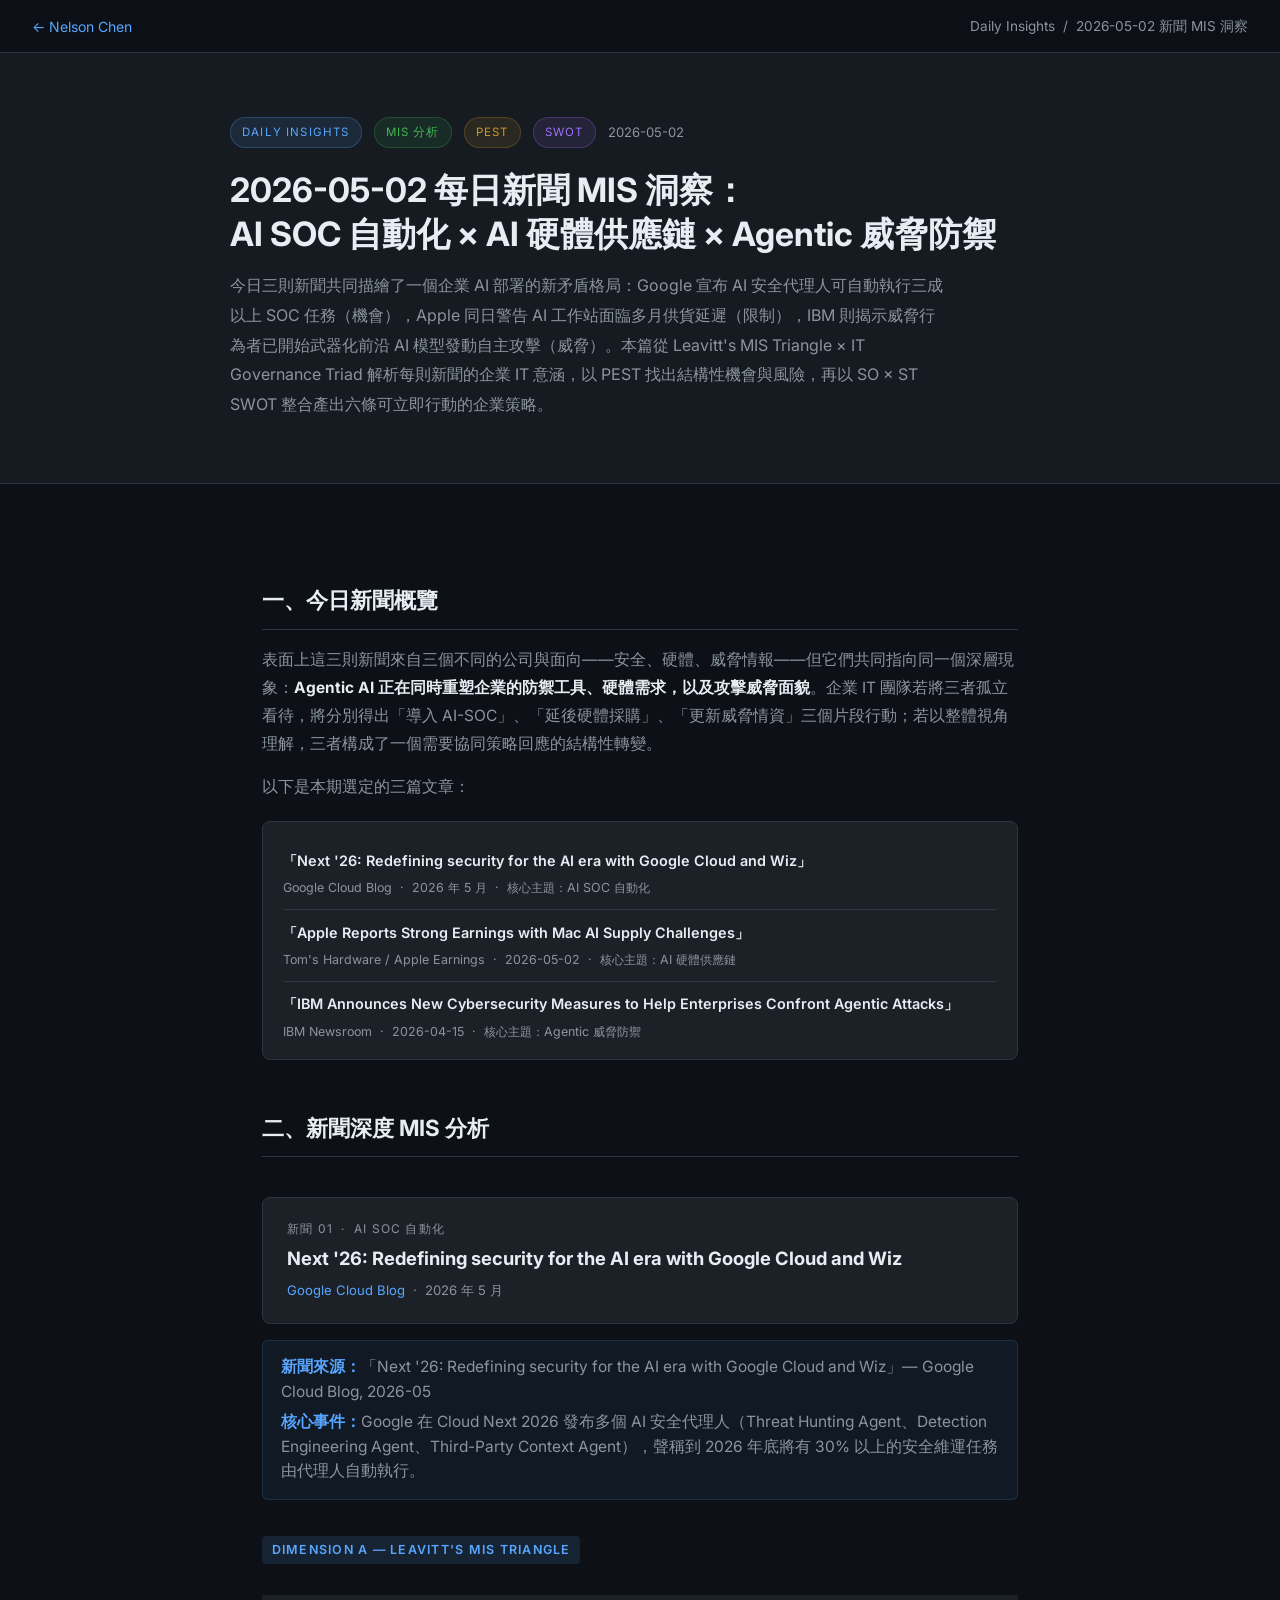
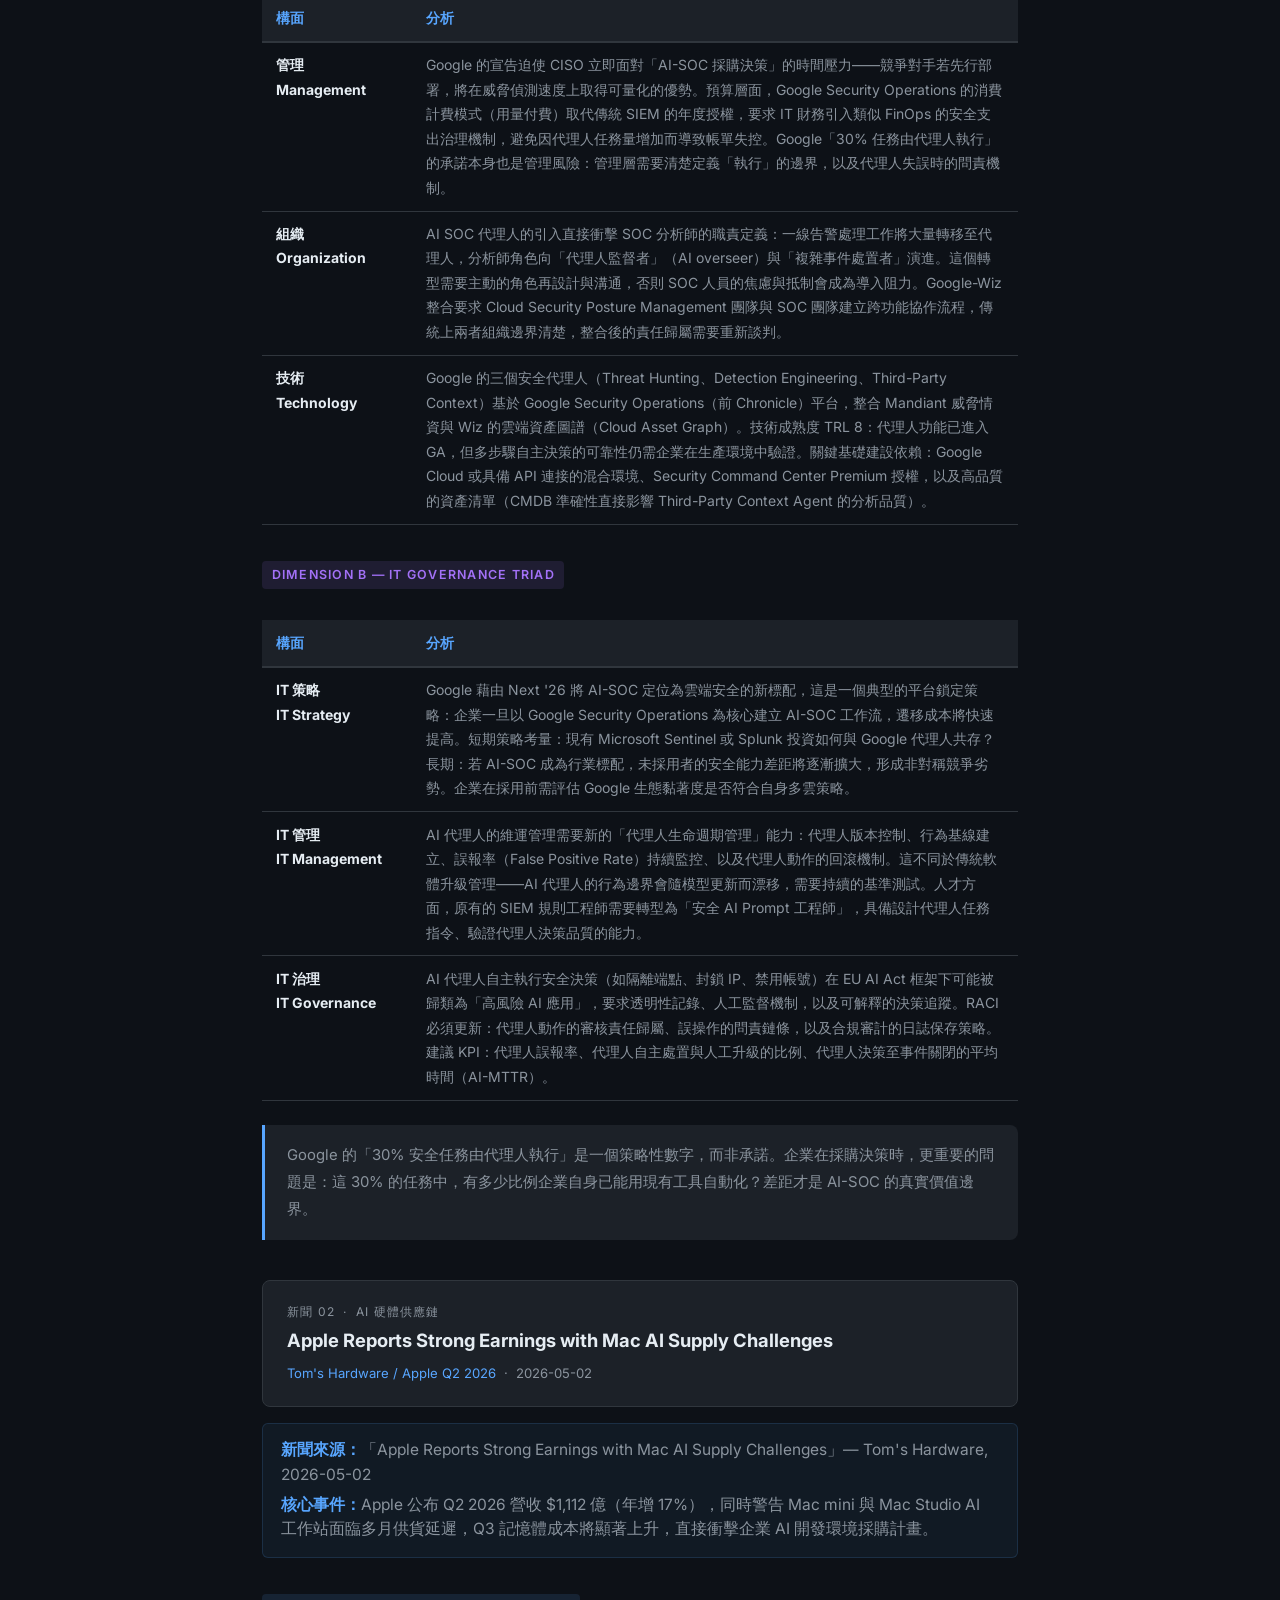
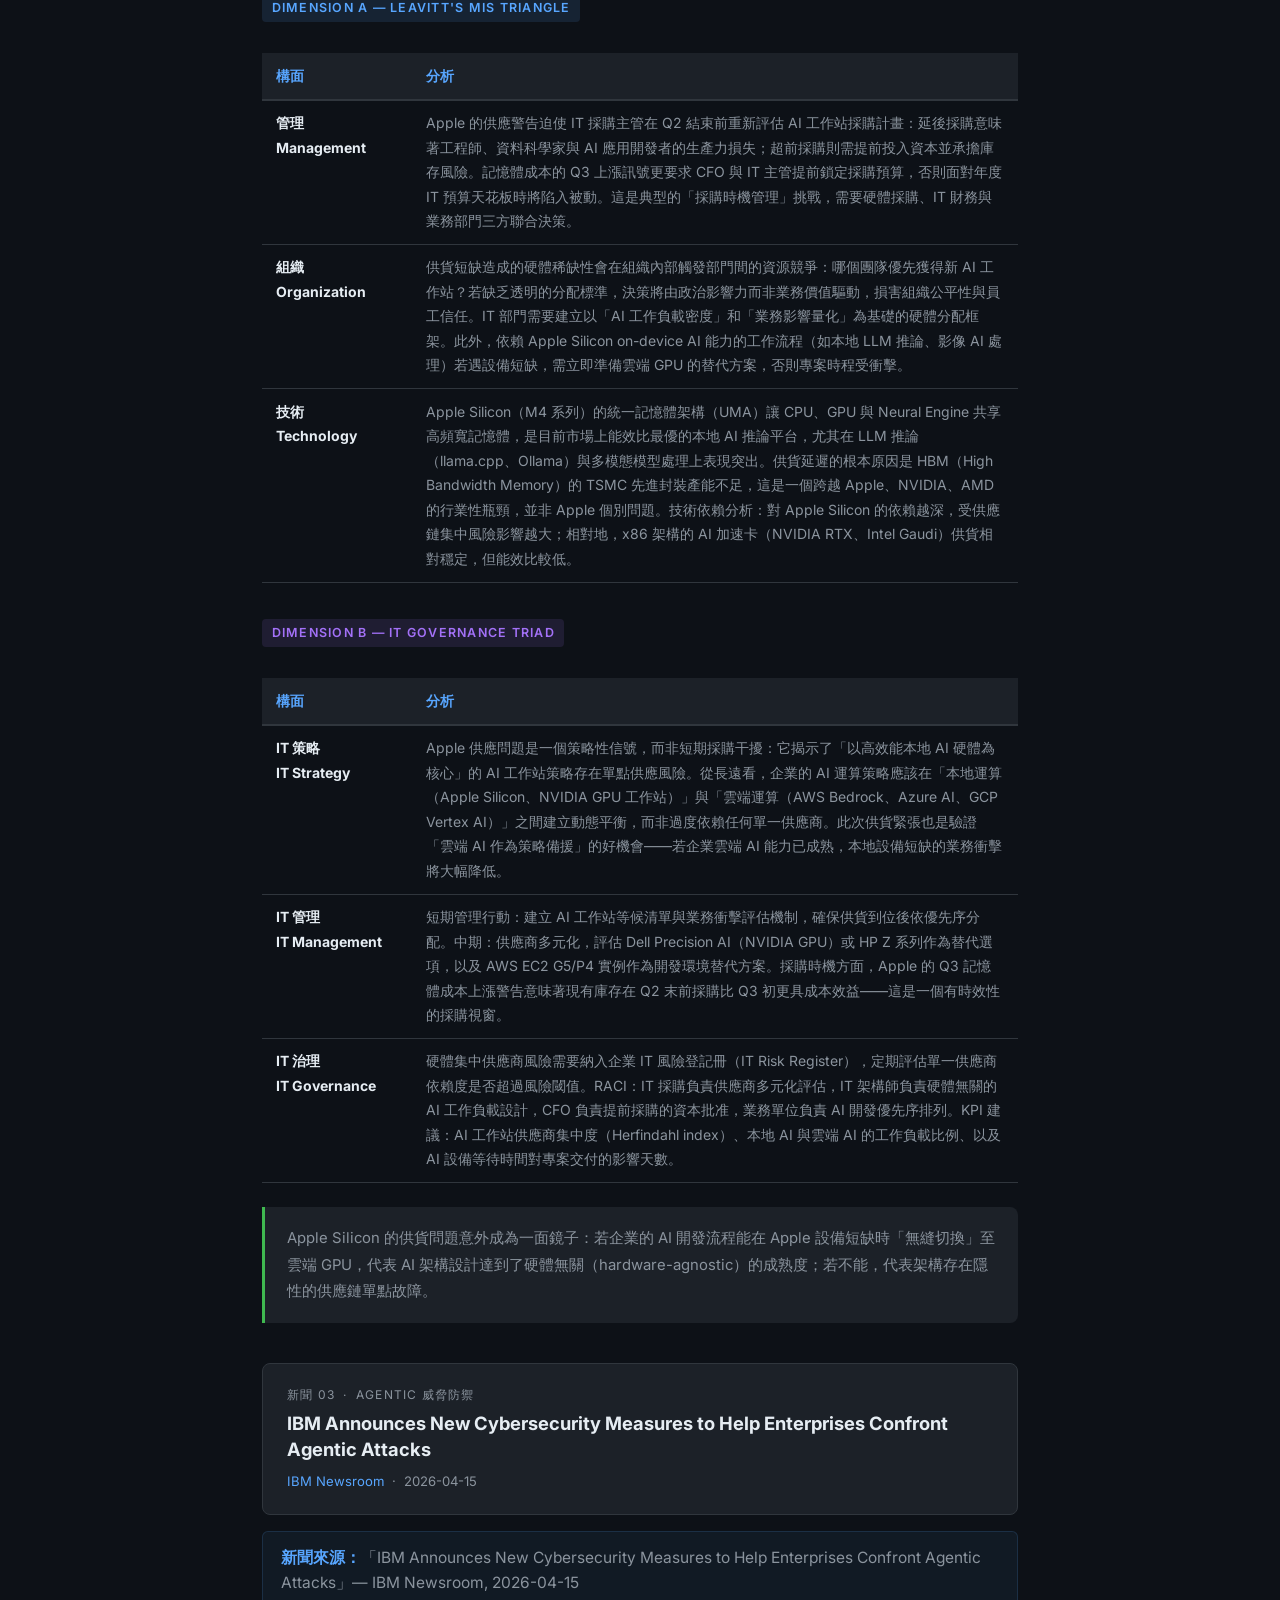
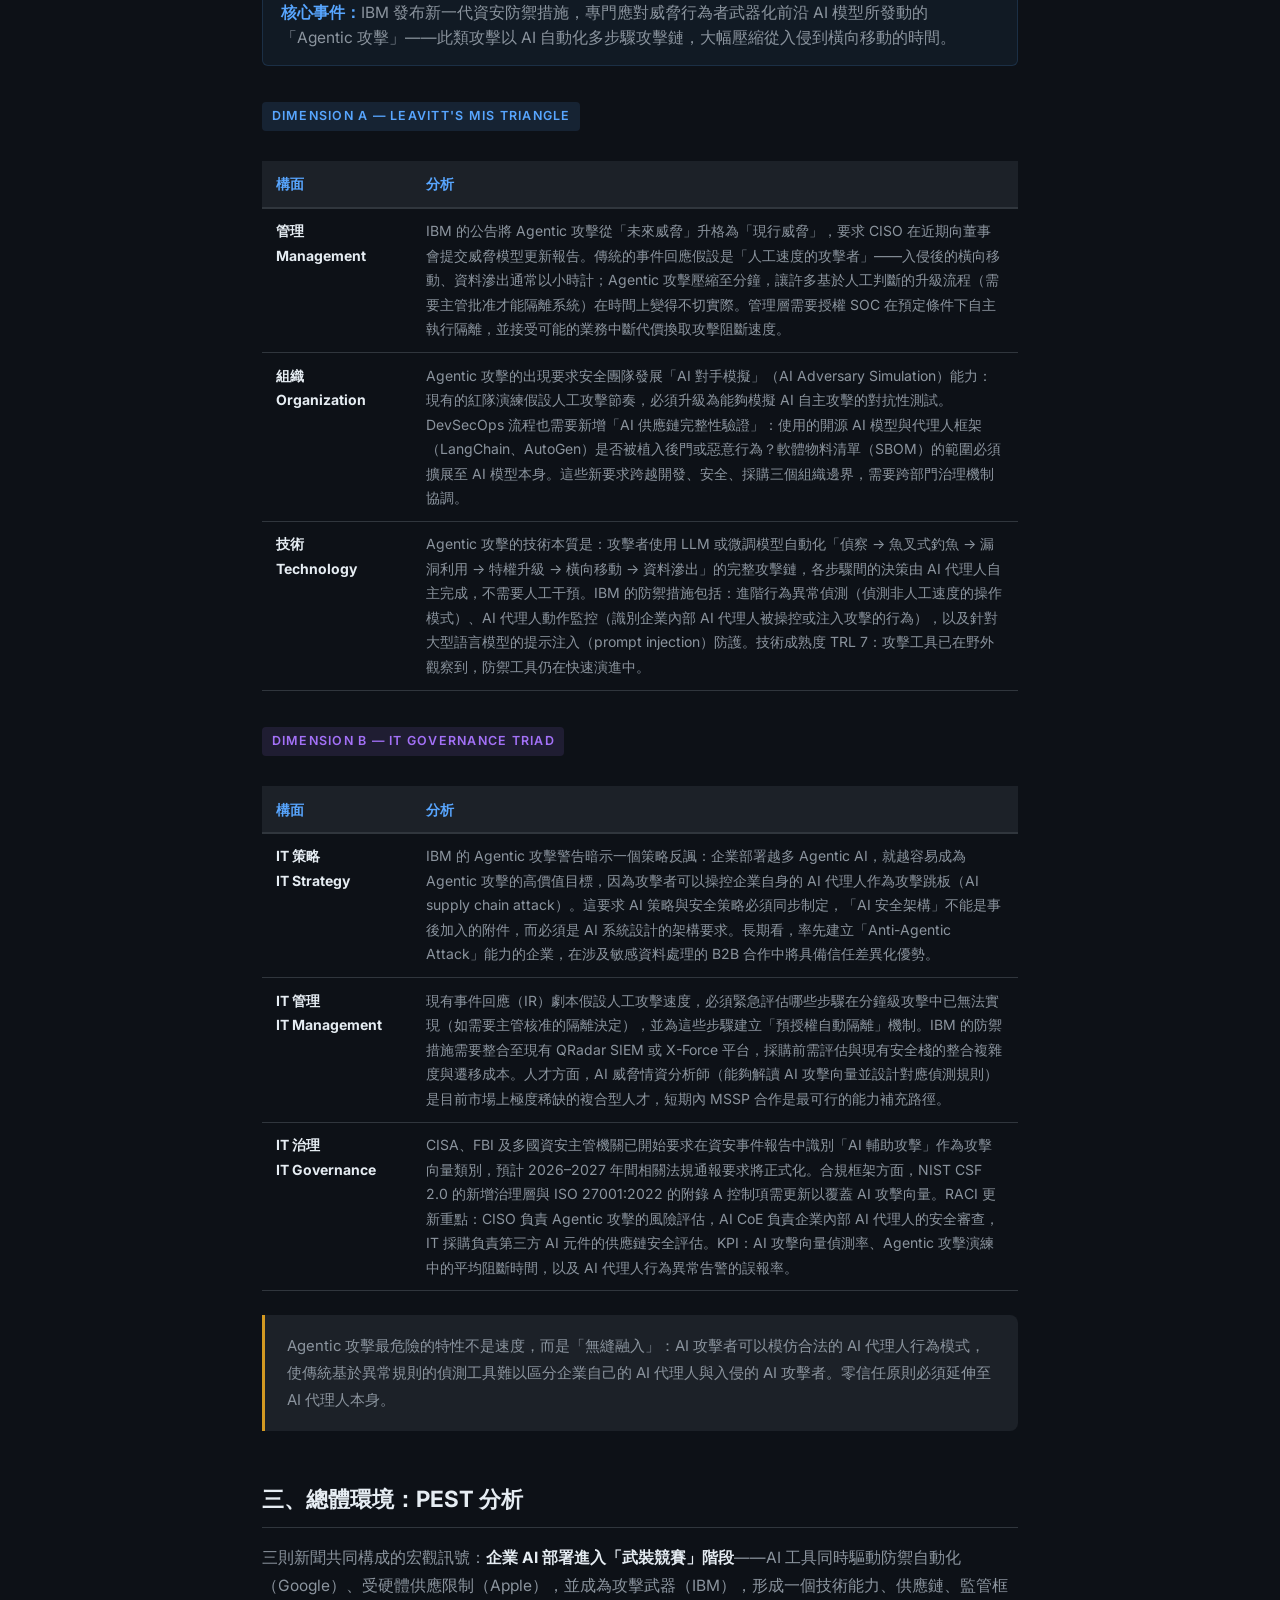
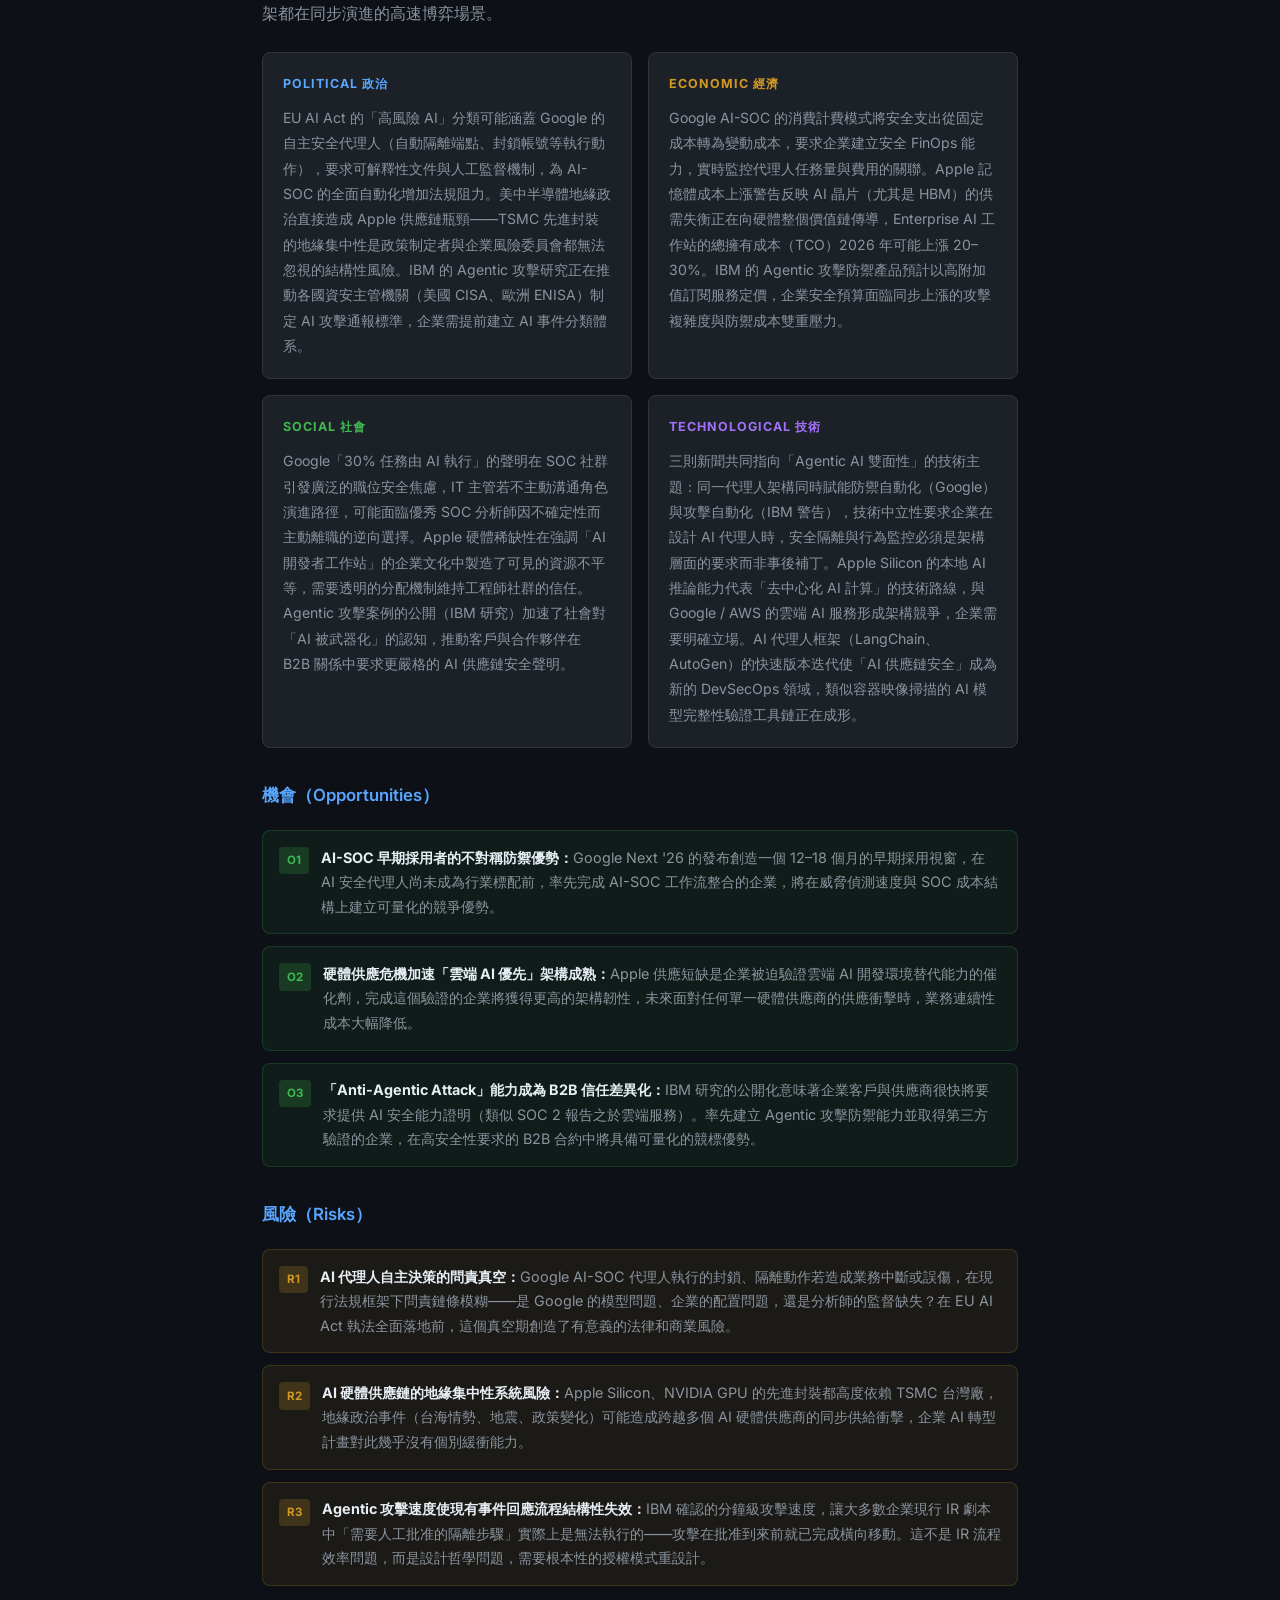
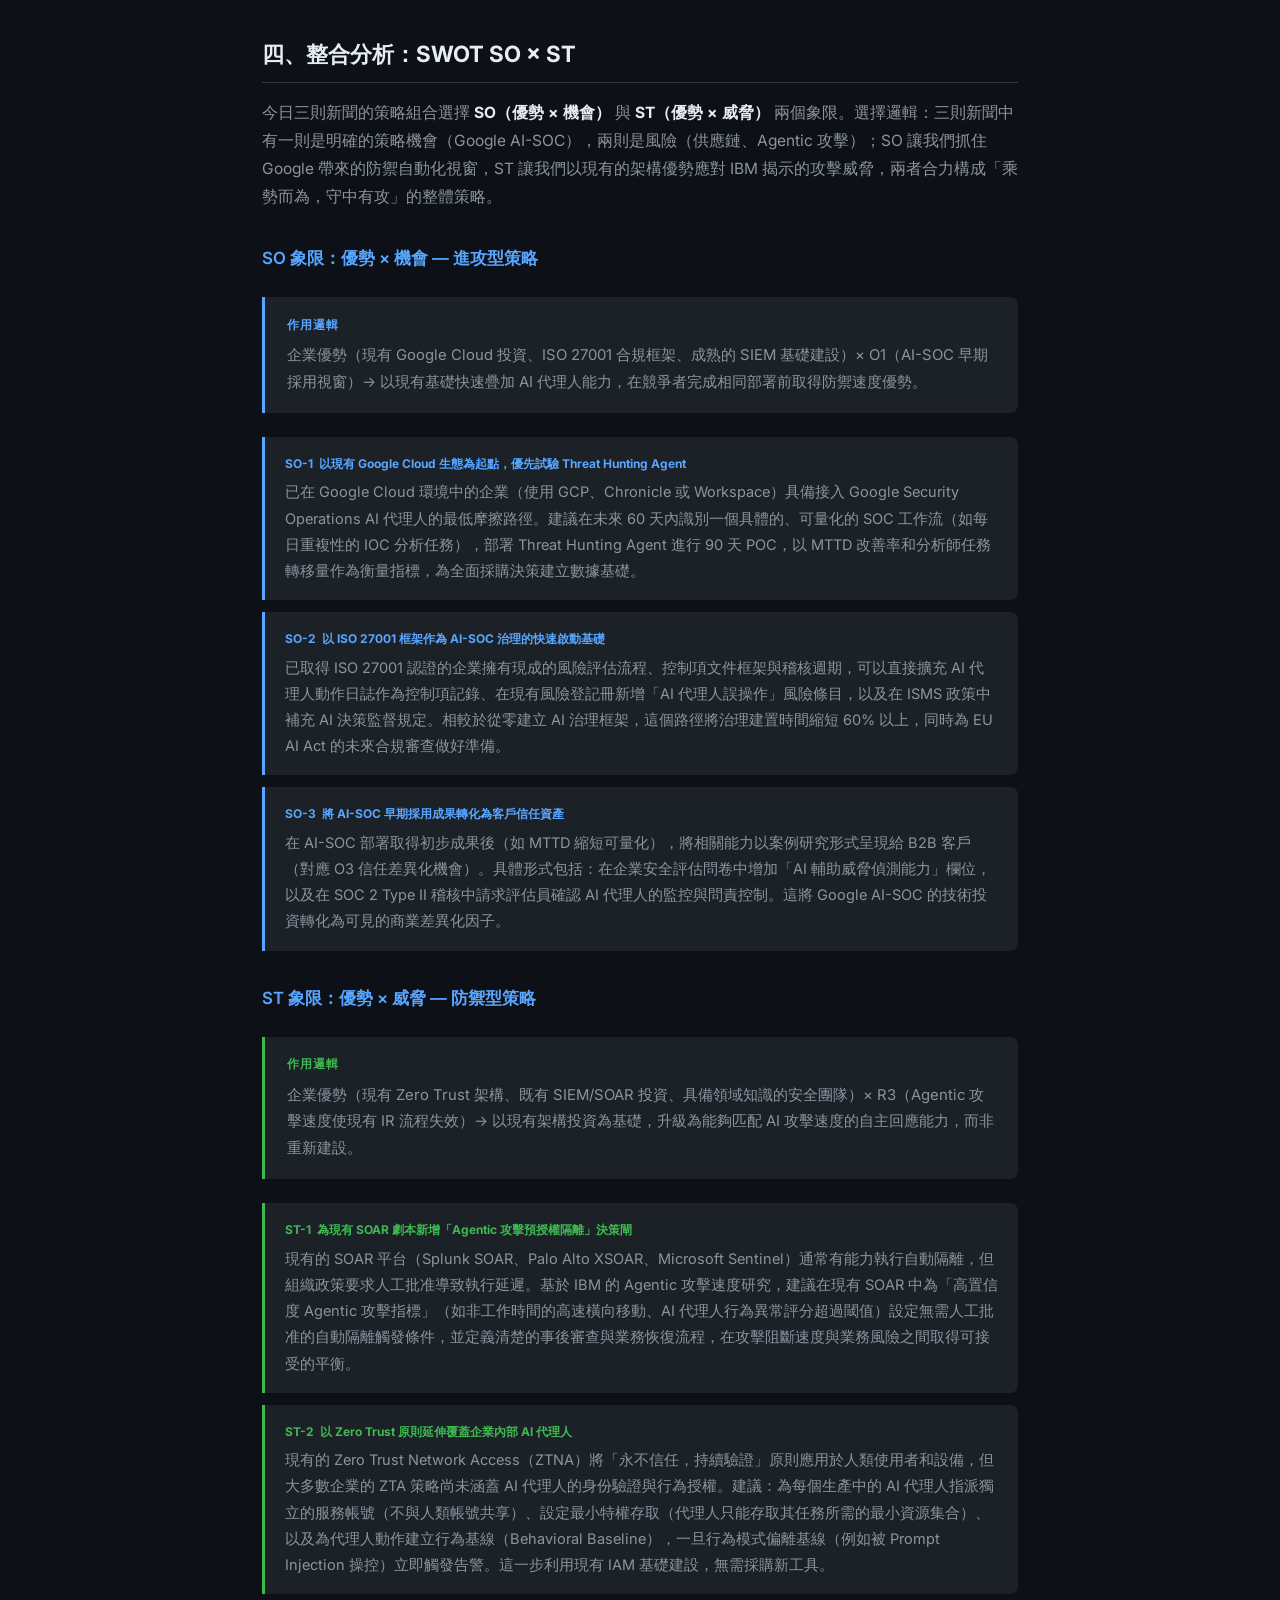
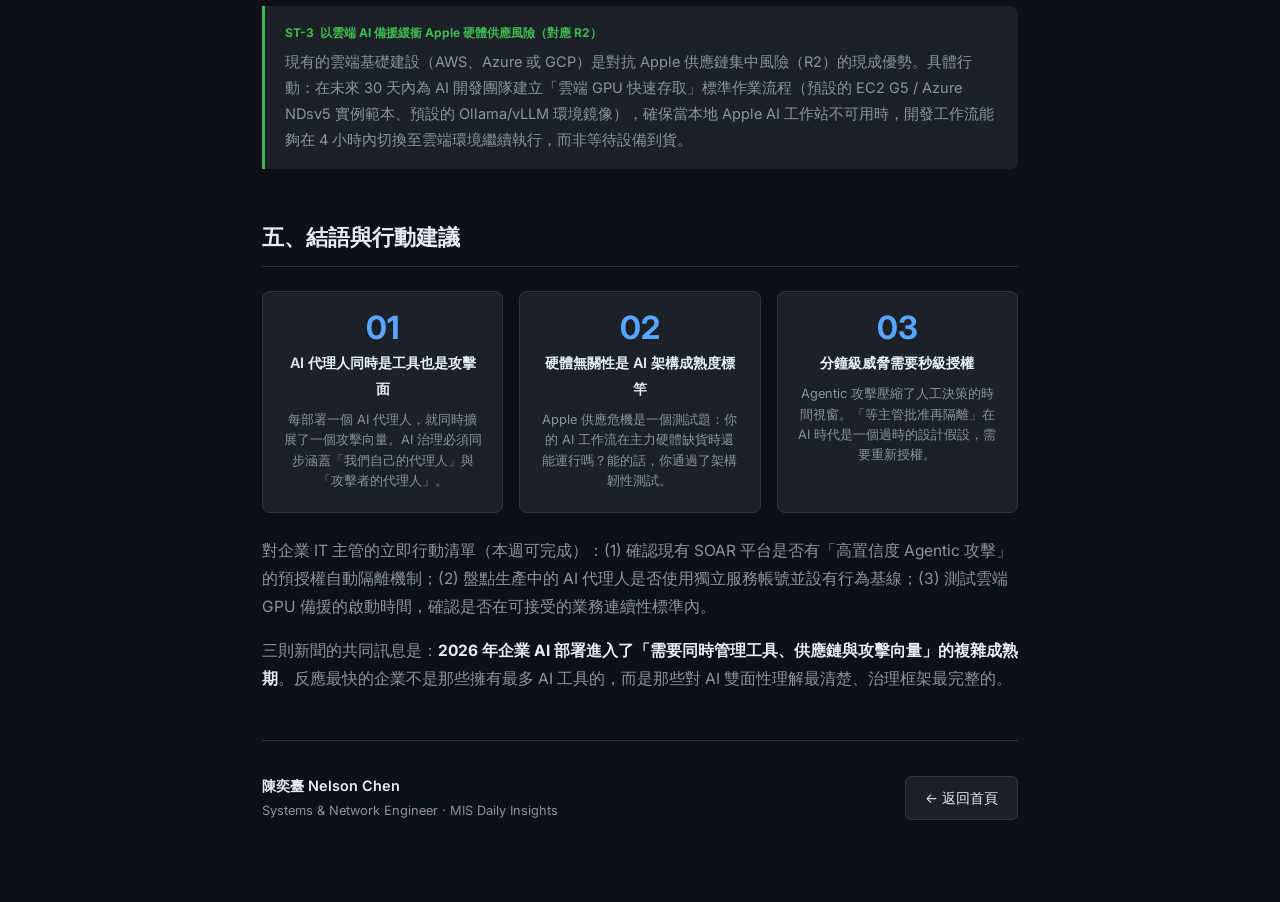
==== commit 7546e262: "Replace skills analysis with news-grounded MIS article (2026-05-02) 3 articles: Google Cloud Next AI" ====
--- a/analysis-2026-05-02.html
+++ b/analysis-2026-05-02.html
@@ -3,7 +3,7 @@
 <head>
 <meta charset="UTF-8">
 <meta name="viewport" content="width=device-width, initial-scale=1.0">
-<title>2026-05-02 每日技能 MIS 洞察 | Nelson Chen</title>
+<title>2026-05-02 每日新聞 MIS 洞察 | Nelson Chen</title>
 <link rel="preconnect" href="https://fonts.googleapis.com">
 <link rel="preconnect" href="https://fonts.gstatic.com" crossorigin>
 <link href="https://fonts.googleapis.com/css2?family=Inter:wght@300;400;500;600;700&display=swap" rel="stylesheet">
@@ -50,7 +50,7 @@
 .tag.orange { background:rgba(210,153,34,.1); color:var(--orange); border-color:rgba(210,153,34,.25); }
 .tag.purple { background:rgba(163,113,247,.1); color:var(--purple); border-color:rgba(163,113,247,.25); }
 .date { font-size:.82rem; color:var(--muted); }
-.hero h1 { font-size:clamp(1.5rem,3.5vw,2.2rem); font-weight:700; line-height:1.3; margin-bottom:1rem; }
+.hero h1 { font-size:clamp(1.4rem,3.2vw,2.1rem); font-weight:700; line-height:1.3; margin-bottom:1rem; }
 .hero .lead { font-size:1rem; color:var(--muted); line-height:1.85; max-width:720px; }
 
 .article { max-width:820px; margin:0 auto; padding:3rem 2rem 5rem; }
@@ -61,12 +61,10 @@
   color:var(--text);
 }
 h3 { font-size:1.05rem; font-weight:600; color:var(--accent); margin:2rem 0 .75rem; }
-h4 { font-size:.95rem; font-weight:600; color:var(--text); margin:1.5rem 0 .5rem; }
 p { color:var(--muted); margin-bottom:1rem; font-size:.97rem; }
 strong { color:var(--text); }
 ul, ol { padding-left:1.5rem; margin-bottom:1rem; }
 li { color:var(--muted); font-size:.95rem; margin-bottom:.4rem; line-height:1.75; }
-li strong { color:var(--text); }
 
 .callout {
   background:var(--card); border-left:3px solid var(--accent);
@@ -76,7 +74,10 @@
 .callout.green  { border-color:var(--green); }
 .callout.purple { border-color:var(--purple); }
 .callout p { margin:0; font-size:.93rem; }
-.callout .label { font-size:.75rem; text-transform:uppercase; letter-spacing:.08em; color:var(--accent); font-weight:600; margin-bottom:.4rem; }
+.callout .label {
+  font-size:.72rem; text-transform:uppercase; letter-spacing:.08em;
+  font-weight:600; color:var(--accent); margin-bottom:.4rem;
+}
 .callout.orange .label { color:var(--orange); }
 .callout.green .label { color:var(--green); }
 .callout.purple .label { color:var(--purple); }
@@ -86,34 +87,31 @@
 td { padding:.65rem .9rem; border-bottom:1px solid var(--border); color:var(--muted); vertical-align:top; line-height:1.75; }
 tr:hover td { background:rgba(255,255,255,.02); }
 td strong { color:var(--text); }
-td:first-child { white-space:nowrap; min-width:140px; }
-
-.skill-header {
-  display:flex; align-items:center; gap:1rem; margin:2.5rem 0 1rem;
-  padding:1rem 1.5rem; background:var(--card); border-radius:8px;
-  border:1px solid var(--border);
-}
-.skill-num { font-size:1.8rem; font-weight:700; color:var(--accent); line-height:1; min-width:2.5rem; }
-.skill-title { font-size:1.25rem; font-weight:700; }
-.skill-sub { font-size:.85rem; color:var(--muted); margin-top:.2rem; }
+td:first-child { white-space:nowrap; min-width:150px; }
+
+.news-header {
+  background:var(--card); border:1px solid var(--border);
+  border-radius:8px; padding:1.25rem 1.5rem; margin:2.5rem 0 1rem;
+}
+.news-num { font-size:.75rem; text-transform:uppercase; letter-spacing:.1em; color:var(--muted); margin-bottom:.35rem; }
+.news-title { font-size:1.15rem; font-weight:700; margin-bottom:.5rem; line-height:1.4; }
+.news-source { font-size:.82rem; color:var(--muted); }
+.news-source span { color:var(--accent); }
+
+.news-cite {
+  background:rgba(88,166,255,.06); border:1px solid rgba(88,166,255,.15);
+  border-radius:6px; padding:.9rem 1.1rem; margin:1rem 0 1.5rem; font-size:.88rem;
+}
+.news-cite p { margin:0 0 .3rem; line-height:1.6; }
+.news-cite p:last-child { margin:0; }
+.news-cite strong { color:var(--accent); }
 
 .dim-label {
   font-size:.78rem; text-transform:uppercase; letter-spacing:.1em; font-weight:600;
-  padding:.2rem .6rem; border-radius:4px; margin-bottom:.6rem; display:inline-block;
+  padding:.2rem .6rem; border-radius:4px; margin:.75rem 0 .4rem; display:inline-block;
 }
 .dim-a { background:rgba(88,166,255,.12); color:var(--accent); }
 .dim-b { background:rgba(163,113,247,.12); color:var(--purple); }
-
-.swot-grid {
-  display:grid; grid-template-columns:1fr 1fr; gap:1rem; margin:1.5rem 0;
-}
-.swot-card {
-  background:var(--card); border:1px solid var(--border);
-  border-radius:8px; padding:1.25rem;
-}
-.swot-card.active { border-color:var(--accent); }
-.swot-card .swot-label { font-size:.8rem; font-weight:700; color:var(--accent); margin-bottom:.5rem; }
-.swot-card p { font-size:.88rem; margin:0; }
 
 .pest-grid {
   display:grid; grid-template-columns:1fr 1fr; gap:1rem; margin:1.5rem 0;
@@ -122,22 +120,22 @@
   background:var(--card); border:1px solid var(--border);
   border-radius:8px; padding:1.25rem;
 }
-.pest-label { font-size:.8rem; font-weight:700; text-transform:uppercase; letter-spacing:.08em; margin-bottom:.6rem; }
+.pest-label { font-size:.78rem; font-weight:700; text-transform:uppercase; letter-spacing:.08em; margin-bottom:.6rem; }
 .pest-card p { font-size:.88rem; margin-bottom:.5rem; }
 .pest-card p:last-child { margin:0; }
 
-.opportunity-list, .risk-list {
-  display:grid; grid-template-columns:1fr; gap:.75rem; margin:1.25rem 0;
+.opp-list, .risk-list {
+  display:grid; gap:.75rem; margin:1.25rem 0;
 }
 .opp-item, .risk-item {
   display:flex; gap:.75rem; align-items:flex-start;
   padding:.9rem 1rem; border-radius:8px;
 }
-.opp-item { background:rgba(63,185,80,.08); border:1px solid rgba(63,185,80,.2); }
-.risk-item { background:rgba(210,153,34,.08); border:1px solid rgba(210,153,34,.2); }
+.opp-item { background:rgba(63,185,80,.07); border:1px solid rgba(63,185,80,.2); }
+.risk-item { background:rgba(210,153,34,.07); border:1px solid rgba(210,153,34,.2); }
 .opp-badge, .risk-badge {
   font-size:.72rem; font-weight:700; padding:.2rem .5rem; border-radius:4px;
-  white-space:nowrap; margin-top:.1rem;
+  white-space:nowrap; margin-top:.1rem; flex-shrink:0;
 }
 .opp-badge { background:rgba(63,185,80,.2); color:var(--green); }
 .risk-badge { background:rgba(210,153,34,.2); color:var(--orange); }
@@ -147,10 +145,19 @@
   background:var(--card); border-left:3px solid var(--accent);
   border-radius:0 8px 8px 0; padding:1rem 1.25rem; margin:.75rem 0;
 }
-.rec-card.st { border-color:var(--orange); }
+.rec-card.st { border-color:var(--green); }
 .rec-num { font-size:.75rem; font-weight:700; color:var(--accent); margin-bottom:.3rem; }
-.rec-card.st .rec-num { color:var(--orange); }
+.rec-card.st .rec-num { color:var(--green); }
 .rec-card p { margin:0; font-size:.91rem; }
+
+.news-list {
+  background:var(--card); border:1px solid var(--border);
+  border-radius:8px; padding:1rem 1.25rem; margin:1.25rem 0;
+}
+.news-list-item { padding:.6rem 0; border-bottom:1px solid var(--border); }
+.news-list-item:last-child { border-bottom:none; padding-bottom:0; }
+.news-list-item .nl-head { font-size:.9rem; font-weight:600; color:var(--text); margin-bottom:.2rem; }
+.news-list-item .nl-meta { font-size:.78rem; color:var(--muted); }
 
 .takeaway-grid {
   display:grid; grid-template-columns:repeat(3,1fr); gap:1rem; margin:1.5rem 0;
@@ -177,7 +184,7 @@
 .back-btn:hover { border-color:var(--accent); color:var(--accent); }
 
 @media(max-width:640px) {
-  .pest-grid, .swot-grid, .takeaway-grid { grid-template-columns:1fr; }
+  .pest-grid, .takeaway-grid { grid-template-columns:1fr; }
   .hero, .article { padding-left:1.25rem; padding-right:1.25rem; }
   td:first-child { white-space:normal; min-width:unset; }
 }
@@ -187,7 +194,7 @@
 
 <div class="topbar">
   <a href="index.html">← Nelson Chen</a>
-  <span class="title">Daily Insights &nbsp;/&nbsp; 2026-05-02 MIS 洞察</span>
+  <span class="title">Daily Insights &nbsp;/&nbsp; 2026-05-02 新聞 MIS 洞察</span>
 </div>
 
 <header class="hero">
@@ -199,29 +206,47 @@
       <span class="tag purple">SWOT</span>
       <span class="date">2026-05-02</span>
     </div>
-    <h1>2026-05-02 每日技能 MIS 洞察：<br>Generative AI × Cloud &amp; DevOps × Cybersecurity</h1>
-    <p class="lead">2026 年企業 IT 人才市場仍由三大技能驅動：Generative AI / Agentic AI（在職缺中出現率達 89%、薪資溢價 $30K–$50K）、Cloud &amp; DevOps（執行長票選第一成長優先項）、及 Cybersecurity（全球缺口達 340 萬人）。本篇從 Leavitt's MIS Triangle × IT Governance Triad 雙構面深度解析每項技能，接以 PEST 找出總體環境中的機會與風險，最後以 WO × ST 兩象限的 SWOT 整合分析，產出可立即行動的企業策略建議。</p>
+    <h1>2026-05-02 每日新聞 MIS 洞察：<br>AI SOC 自動化 × AI 硬體供應鏈 × Agentic 威脅防禦</h1>
+    <p class="lead">今日三則新聞共同描繪了一個企業 AI 部署的新矛盾格局：Google 宣布 AI 安全代理人可自動執行三成以上 SOC 任務（機會），Apple 同日警告 AI 工作站面臨多月供貨延遲（限制），IBM 則揭示威脅行為者已開始武器化前沿 AI 模型發動自主攻擊（威脅）。本篇從 Leavitt's MIS Triangle × IT Governance Triad 解析每則新聞的企業 IT 意涵，以 PEST 找出結構性機會與風險，再以 SO × ST SWOT 整合產出六條可立即行動的企業策略。</p>
   </div>
 </header>
 
 <article class="article">
 
-  <!-- ═══════════════════════════════════════════════════ 今日技能概覽 -->
-  <h2>一、今日技能概覽</h2>
-
-  <p>根據 Pluralsight、CIO Magazine 及 Artech 2026 年人才調查，今日三大熱門技能並非偶然同時登頂——它們共同構成一個<strong>數位轉型的基礎三角</strong>：AI 是大腦，Cloud &amp; DevOps 是神經系統，Cybersecurity 是免疫系統。三者缺一，企業數位化就會陷入「會決策卻無法交付」、「能交付卻不安全」、或「夠安全卻沒有創新」的局部失能狀態。</p>
-
-  <p>在薪資端，AI 相關職位年薪溢價達 3–5 萬美元；Cloud Platform Engineer 薪資中位數超過 $168,000；Cybersecurity 專業人員薪資最高可達 $180,000，且因全球 340 萬人的缺口，企業搶才激烈程度空前。這三個技能同時也是 2026 年 Gartner 十大策略技術趨勢的核心支撐，其重要性已從技術考量提升至 C-Suite 策略議程。</p>
-
-  <!-- ═══════════════════════════════════════════════════ 技能一 -->
-  <h2>二、技能深度分析</h2>
-
-  <div class="skill-header">
-    <div class="skill-num">01</div>
-    <div>
-      <div class="skill-title">Generative AI &amp; Agentic AI</div>
-      <div class="skill-sub">生成式 AI 與自主 AI 代理人</div>
-    </div>
+  <!-- ═══════════════════ 今日新聞概覽 -->
+  <h2>一、今日新聞概覽</h2>
+
+  <p>表面上這三則新聞來自三個不同的公司與面向——安全、硬體、威脅情報——但它們共同指向同一個深層現象：<strong>Agentic AI 正在同時重塑企業的防禦工具、硬體需求，以及攻擊威脅面貌</strong>。企業 IT 團隊若將三者孤立看待，將分別得出「導入 AI-SOC」、「延後硬體採購」、「更新威脅情資」三個片段行動；若以整體視角理解，三者構成了一個需要協同策略回應的結構性轉變。</p>
+
+  <p>以下是本期選定的三篇文章：</p>
+
+  <div class="news-list">
+    <div class="news-list-item">
+      <div class="nl-head">「Next '26: Redefining security for the AI era with Google Cloud and Wiz」</div>
+      <div class="nl-meta">Google Cloud Blog &nbsp;·&nbsp; 2026 年 5 月 &nbsp;·&nbsp; 核心主題：AI SOC 自動化</div>
+    </div>
+    <div class="news-list-item">
+      <div class="nl-head">「Apple Reports Strong Earnings with Mac AI Supply Challenges」</div>
+      <div class="nl-meta">Tom's Hardware / Apple Earnings &nbsp;·&nbsp; 2026-05-02 &nbsp;·&nbsp; 核心主題：AI 硬體供應鏈</div>
+    </div>
+    <div class="news-list-item">
+      <div class="nl-head">「IBM Announces New Cybersecurity Measures to Help Enterprises Confront Agentic Attacks」</div>
+      <div class="nl-meta">IBM Newsroom &nbsp;·&nbsp; 2026-04-15 &nbsp;·&nbsp; 核心主題：Agentic 威脅防禦</div>
+    </div>
+  </div>
+
+  <!-- ═══════════════════ 新聞一 -->
+  <h2>二、新聞深度 MIS 分析</h2>
+
+  <div class="news-header">
+    <div class="news-num">新聞 01 &nbsp;·&nbsp; AI SOC 自動化</div>
+    <div class="news-title">Next '26: Redefining security for the AI era with Google Cloud and Wiz</div>
+    <div class="news-source"><span>Google Cloud Blog</span> &nbsp;·&nbsp; 2026 年 5 月</div>
+  </div>
+
+  <div class="news-cite">
+    <p><strong>新聞來源：</strong>「Next '26: Redefining security for the AI era with Google Cloud and Wiz」— Google Cloud Blog, 2026-05</p>
+    <p><strong>核心事件：</strong>Google 在 Cloud Next 2026 發布多個 AI 安全代理人（Threat Hunting Agent、Detection Engineering Agent、Third-Party Context Agent），聲稱到 2026 年底將有 30% 以上的安全維運任務由代理人自動執行。</p>
   </div>
 
   <div class="dim-label dim-a">Dimension A — Leavitt's MIS Triangle</div>
@@ -230,15 +255,15 @@
     <tbody>
       <tr>
         <td><strong>管理<br>Management</strong></td>
-        <td>CIO 與 CDO 的決策議程已從「要不要導入 AI」轉為「如何治理 AI 決策」。預算重心大幅位移，AI 基礎建設與 MLOps 平台的投資通常佔 IT 預算 15–25%，且必須與傳統系統維運競爭資源。績效衡量的邏輯也在改變：傳統 KPI 難以捕捉 AI 帶來的隱性效益（如決策品質提升、異常偵測率），管理層需發展新的 AI 價值衡量框架，才能向董事會合理化持續投資。此外，AI 幻覺（hallucination）風險要求管理層具備基本的模型評估能力，否則極容易被供應商過度承諾的 POC 結果所誤導。</td>
+        <td>Google 的宣告迫使 CISO 立即面對「AI-SOC 採購決策」的時間壓力——競爭對手若先行部署，將在威脅偵測速度上取得可量化的優勢。預算層面，Google Security Operations 的消費計費模式（用量付費）取代傳統 SIEM 的年度授權，要求 IT 財務引入類似 FinOps 的安全支出治理機制，避免因代理人任務量增加而導致帳單失控。Google「30% 任務由代理人執行」的承諾本身也是管理風險：管理層需要清楚定義「執行」的邊界，以及代理人失誤時的問責機制。</td>
       </tr>
       <tr>
         <td><strong>組織<br>Organization</strong></td>
-        <td>AI 的導入正在瓦解傳統職能孤島。資料科學家、領域專家、IT 架構師、法遵人員被迫組成融合性的 AI 卓越中心（AI CoE），打破過去「IT 提供系統，業務單位使用系統」的清楚邊界。Agentic AI（自主 AI 代理人）的出現尤為顛覆性——當 AI 開始代替人類執行多步驟任務時，既有的工作流程與審批機制需要全面重設計。組織文化層面，員工對工作取代的焦慮是 AI 推廣最大的阻力，企業若不投入積極的再培訓與角色轉型溝通，AI 專案的業務接受度將大打折扣。</td>
+        <td>AI SOC 代理人的引入直接衝擊 SOC 分析師的職責定義：一線告警處理工作將大量轉移至代理人，分析師角色向「代理人監督者」（AI overseer）與「複雜事件處置者」演進。這個轉型需要主動的角色再設計與溝通，否則 SOC 人員的焦慮與抵制會成為導入阻力。Google-Wiz 整合要求 Cloud Security Posture Management 團隊與 SOC 團隊建立跨功能協作流程，傳統上兩者組織邊界清楚，整合後的責任歸屬需要重新談判。</td>
       </tr>
       <tr>
         <td><strong>技術<br>Technology</strong></td>
-        <td>技術棧以 LLM（GPT-4o、Claude 3.7、Gemini 2.0）為基礎，上層堆疊 RAG（Retrieval-Augmented Generation）架構、向量資料庫（Pinecone、Weaviate）、以及 Agentic 框架（LangChain、AutoGen、CrewAI）。MLOps 平台（MLflow、Kubeflow）負責模型生命週期管理，避免模型漂移導致的靜默失效。TRL 目前介於 7–9：Gen AI 應用已成熟，但 Agentic AI 在生產環境中的可靠性仍需嚴格把關。關鍵基礎建設依賴：GPU 算力（自建或透過 Azure OpenAI、AWS Bedrock、GCP Vertex AI）、企業級資料湖，以及 API 閘道與速率限制管理。</td>
+        <td>Google 的三個安全代理人（Threat Hunting、Detection Engineering、Third-Party Context）基於 Google Security Operations（前 Chronicle）平台，整合 Mandiant 威脅情資與 Wiz 的雲端資產圖譜（Cloud Asset Graph）。技術成熟度 TRL 8：代理人功能已進入 GA，但多步驟自主決策的可靠性仍需企業在生產環境中驗證。關鍵基礎建設依賴：Google Cloud 或具備 API 連接的混合環境、Security Command Center Premium 授權，以及高品質的資產清單（CMDB 準確性直接影響 Third-Party Context Agent 的分析品質）。</td>
       </tr>
     </tbody>
   </table>
@@ -249,30 +274,33 @@
     <tbody>
       <tr>
         <td><strong>IT 策略<br>IT Strategy</strong></td>
-        <td>AI 的策略價值分兩個時間軸：短期（0–18 個月）透過 Copilot 類工具提升員工生產力（程式碼生成、文件摘要、客服自動化），快速展現 ROI。長期（18 個月以上）的護城河來自企業專有資料的微調與 Agentic AI 嵌入核心業務流程——當 AI 代理人能自主完成從資料分析到報告產出的完整任務鏈，這種能力將難以被競爭對手快速複製。策略成功的關鍵是「資料差異化」：擁有高品質、領域專屬訓練資料的企業，AI 表現將持續拉開與競爭者的差距。</td>
+        <td>Google 藉由 Next '26 將 AI-SOC 定位為雲端安全的新標配，這是一個典型的平台鎖定策略：企業一旦以 Google Security Operations 為核心建立 AI-SOC 工作流，遷移成本將快速提高。短期策略考量：現有 Microsoft Sentinel 或 Splunk 投資如何與 Google 代理人共存？長期：若 AI-SOC 成為行業標配，未採用者的安全能力差距將逐漸擴大，形成非對稱競爭劣勢。企業在採用前需評估 Google 生態黏著度是否符合自身多雲策略。</td>
       </tr>
       <tr>
         <td><strong>IT 管理<br>IT Management</strong></td>
-        <td>AI 導入最常卡關的不是技術，而是人才與流程。有效的 AI 管理需要三個並行投資：(1) 全員 AI 素養培訓（不只是 IT 人員，業務、法遵、財務都需要具備 prompt 工程基礎）；(2) MLOps 能力建置，確保模型從 POC 到生產的成功率；(3) 供應商管理策略，在「自建、採購、合作」三者間取得平衡。敏捷迭代的交付方式最適合 AI 專案，因為需求和技術的不確定性高，瀑布式的固定範疇合約往往在 AI 專案中以失敗告終。</td>
+        <td>AI 代理人的維運管理需要新的「代理人生命週期管理」能力：代理人版本控制、行為基線建立、誤報率（False Positive Rate）持續監控、以及代理人動作的回滾機制。這不同於傳統軟體升級管理——AI 代理人的行為邊界會隨模型更新而漂移，需要持續的基準測試。人才方面，原有的 SIEM 規則工程師需要轉型為「安全 AI Prompt 工程師」，具備設計代理人任務指令、驗證代理人決策品質的能力。</td>
       </tr>
       <tr>
         <td><strong>IT 治理<br>IT Governance</strong></td>
-        <td>EU AI Act 在 2026 年已進入執法階段，高風險 AI 應用（如人事決策、信用評分、醫療診斷）需要透明性文件、偏見審計與人工監督機制。台灣個人資料保護法的強化修正也對 AI 訓練資料的使用設定了新限制。RACI 建議：CIO 負責 AI 策略方向，DPO（資料保護長）負責隱私合規，AI CoE 負責模型治理，業務單位負責使用案例的道德審查。KPI 追蹤建議：模型準確率/漂移率、AI ROI 達成率、負責任 AI 事件數，以及員工 AI 工具採用率。</td>
+        <td>AI 代理人自主執行安全決策（如隔離端點、封鎖 IP、禁用帳號）在 EU AI Act 框架下可能被歸類為「高風險 AI 應用」，要求透明性記錄、人工監督機制，以及可解釋的決策追蹤。RACI 必須更新：代理人動作的審核責任歸屬、誤操作的問責鏈條，以及合規審計的日誌保存策略。建議 KPI：代理人誤報率、代理人自主處置與人工升級的比例、代理人決策至事件關閉的平均時間（AI-MTTR）。</td>
       </tr>
     </tbody>
   </table>
 
   <div class="callout">
-    <p>Agentic AI 在 2026 年正式進入生產環境，企業最大的挑戰不是「AI 夠不夠聰明」，而是「我們的流程夠不夠清楚，讓 AI 知道什麼時候該停下來問人」。</p>
-  </div>
-
-  <!-- ═══════════════════════════════════════════════════ 技能二 -->
-  <div class="skill-header">
-    <div class="skill-num">02</div>
-    <div>
-      <div class="skill-title">Cloud Computing &amp; DevOps</div>
-      <div class="skill-sub">雲端運算與開發維運整合</div>
-    </div>
+    <p>Google 的「30% 安全任務由代理人執行」是一個策略性數字，而非承諾。企業在採購決策時，更重要的問題是：這 30% 的任務中，有多少比例企業自身已能用現有工具自動化？差距才是 AI-SOC 的真實價值邊界。</p>
+  </div>
+
+  <!-- ═══════════════════ 新聞二 -->
+  <div class="news-header">
+    <div class="news-num">新聞 02 &nbsp;·&nbsp; AI 硬體供應鏈</div>
+    <div class="news-title">Apple Reports Strong Earnings with Mac AI Supply Challenges</div>
+    <div class="news-source"><span>Tom's Hardware / Apple Q2 2026</span> &nbsp;·&nbsp; 2026-05-02</div>
+  </div>
+
+  <div class="news-cite">
+    <p><strong>新聞來源：</strong>「Apple Reports Strong Earnings with Mac AI Supply Challenges」— Tom's Hardware, 2026-05-02</p>
+    <p><strong>核心事件：</strong>Apple 公布 Q2 2026 營收 $1,112 億（年增 17%），同時警告 Mac mini 與 Mac Studio AI 工作站面臨多月供貨延遲，Q3 記憶體成本將顯著上升，直接衝擊企業 AI 開發環境採購計畫。</p>
   </div>
 
   <div class="dim-label dim-a">Dimension A — Leavitt's MIS Triangle</div>
@@ -281,15 +309,15 @@
     <tbody>
       <tr>
         <td><strong>管理<br>Management</strong></td>
-        <td>雲端將 IT 財務模型從資本支出（CapEx）轉為營運支出（OpEx），這個轉變要求管理層掌握 FinOps 能力：即時監控雲端成本、預留容量（Reserved Instances）與隨需計費間的動態調配、以及跨部門的雲端成本分攤（showback/chargeback）。決策上，多雲策略的供應商鎖定風險評估、以及何時將工作負載移回地端（repatriation）成為高頻議題。許多企業 CIO 正面臨「雲端帳單失控」的壓力，若缺乏成熟的 FinOps 治理，雲端轉型的 ROI 往往遠不如預期。</td>
+        <td>Apple 的供應警告迫使 IT 採購主管在 Q2 結束前重新評估 AI 工作站採購計畫：延後採購意味著工程師、資料科學家與 AI 應用開發者的生產力損失；超前採購則需提前投入資本並承擔庫存風險。記憶體成本的 Q3 上漲訊號更要求 CFO 與 IT 主管提前鎖定採購預算，否則面對年度 IT 預算天花板時將陷入被動。這是典型的「採購時機管理」挑戰，需要硬體採購、IT 財務與業務部門三方聯合決策。</td>
       </tr>
       <tr>
         <td><strong>組織<br>Organization</strong></td>
-        <td>DevOps 的核心主張——「你建置，你負責（You build it, you run it）」——直接挑戰傳統開發與維運分離的組織設計。平台工程（Platform Engineering）作為 DevOps 的進化型態，以「內部開發者平台（IDP）」為產品，讓開發人員自助完成部署、監控、資安掃描，大幅提升交付速度。但這要求組織從「職能導向」轉型為「產品導向」，對長期處於專案制的傳統 IT 組織而言是深層文化變革。SRE（Site Reliability Engineering）的引入更要求開發人員接受「錯誤預算」（error budget）的思維，用量化指標取代「零容錯」的直覺反應。</td>
+        <td>供貨短缺造成的硬體稀缺性會在組織內部觸發部門間的資源競爭：哪個團隊優先獲得新 AI 工作站？若缺乏透明的分配標準，決策將由政治影響力而非業務價值驅動，損害組織公平性與員工信任。IT 部門需要建立以「AI 工作負載密度」和「業務影響量化」為基礎的硬體分配框架。此外，依賴 Apple Silicon on-device AI 能力的工作流程（如本地 LLM 推論、影像 AI 處理）若遇設備短缺，需立即準備雲端 GPU 的替代方案，否則專案時程受衝擊。</td>
       </tr>
       <tr>
         <td><strong>技術<br>Technology</strong></td>
-        <td>現代雲端/DevOps 技術棧以 Kubernetes 為容器編排核心，Terraform/Pulumi 負責基礎建設即程式碼（IaC），GitHub Actions 或 GitLab CI/CD 驅動自動化交付管線，服務網格（Istio/Linkerd）處理微服務間通訊。可觀測性三支柱——Metrics（Prometheus）、Logs（ELK/Loki）、Traces（Jaeger/OpenTelemetry）——是 SRE 不可或缺的基礎。技術成熟度：TRL 9，但多雲治理和平台工程的最佳實踐仍持續演進。核心依賴：Zero Trust 網路架構、身份提供者（Okta、Entra ID）、容器安全掃描（Trivy、Snyk）。</td>
+        <td>Apple Silicon（M4 系列）的統一記憶體架構（UMA）讓 CPU、GPU 與 Neural Engine 共享高頻寬記憶體，是目前市場上能效比最優的本地 AI 推論平台，尤其在 LLM 推論（llama.cpp、Ollama）與多模態模型處理上表現突出。供貨延遲的根本原因是 HBM（High Bandwidth Memory）的 TSMC 先進封裝產能不足，這是一個跨越 Apple、NVIDIA、AMD 的行業性瓶頸，並非 Apple 個別問題。技術依賴分析：對 Apple Silicon 的依賴越深，受供應鏈集中風險影響越大；相對地，x86 架構的 AI 加速卡（NVIDIA RTX、Intel Gaudi）供貨相對穩定，但能效比較低。</td>
       </tr>
     </tbody>
   </table>
@@ -300,30 +328,33 @@
     <tbody>
       <tr>
         <td><strong>IT 策略<br>IT Strategy</strong></td>
-        <td>雲端的核心策略價值是「彈性」——讓企業能夠在不預測需求高峰的前提下，按需取用計算資源。DevOps 則將這種彈性延伸到軟體交付：部署頻率從季度提升至每日，讓企業對市場信號的回應速度大幅領先對手。平台工程的策略意義在於「開發者生產力即競爭力」——當平台工程成熟，每位開發人員的有效產出（throughput）可提升 40–60%。長遠看，所有新系統「雲端原生優先」已是業界共識，維護混合架構的複雜度與成本是最大的策略風險。</td>
+        <td>Apple 供應問題是一個策略性信號，而非短期採購干擾：它揭示了「以高效能本地 AI 硬體為核心」的 AI 工作站策略存在單點供應風險。從長遠看，企業的 AI 運算策略應該在「本地運算（Apple Silicon、NVIDIA GPU 工作站）」與「雲端運算（AWS Bedrock、Azure AI、GCP Vertex AI）」之間建立動態平衡，而非過度依賴任何單一供應商。此次供貨緊張也是驗證「雲端 AI 作為策略備援」的好機會——若企業雲端 AI 能力已成熟，本地設備短缺的業務衝擊將大幅降低。</td>
       </tr>
       <tr>
         <td><strong>IT 管理<br>IT Management</strong></td>
-        <td>雲端管理的核心挑戰是「可見性」：在多雲環境下，成本、安全性、合規性都必須有統一的管控視角。FinOps 實踐（FOCUS 規範、雲端成本分配標籤體系）是避免帳單爆炸的關鍵管理能力。人才面，雲端架構師既需理解底層基礎設施，也需懂應用設計模式，這種「T型人才」在市場上極度稀缺，許多企業選擇與 SI（系統整合商）建立長期合作而非完全自建。此外，3–5 年雲端合約的續約談判策略，以及 BYOL（Bring Your Own License）的授權優化，都是 IT 管理的重要財務技能。</td>
+        <td>短期管理行動：建立 AI 工作站等候清單與業務衝擊評估機制，確保供貨到位後依優先序分配。中期：供應商多元化，評估 Dell Precision AI（NVIDIA GPU）或 HP Z 系列作為替代選項，以及 AWS EC2 G5/P4 實例作為開發環境替代方案。採購時機方面，Apple 的 Q3 記憶體成本上漲警告意味著現有庫存在 Q2 末前採購比 Q3 初更具成本效益——這是一個有時效性的採購視窗。</td>
       </tr>
       <tr>
         <td><strong>IT 治理<br>IT Governance</strong></td>
-        <td>雲端治理的核心框架包括：SOC 2 Type II 審計、ISO 27017（雲端安全）、GDPR/PDPA 資料落地要求（尤其是跨境資料傳輸的合規挑戰）。RACI 建議：雲端平台團隊負責基礎建設安全基線，應用團隊負責工作負載安全設定，FinOps 團隊負責成本治理，CISO 負責整體雲端安全姿態。核心 KPI：部署頻率（Deployment Frequency）、變更失敗率（Change Failure Rate）、MTTR（平均恢復時間）、雲端單位成本（Unit Economics），以及 DORA Metrics 四項指標的持續追蹤。</td>
+        <td>硬體集中供應商風險需要納入企業 IT 風險登記冊（IT Risk Register），定期評估單一供應商依賴度是否超過風險閾值。RACI：IT 採購負責供應商多元化評估，IT 架構師負責硬體無關的 AI 工作負載設計，CFO 負責提前採購的資本批准，業務單位負責 AI 開發優先序排列。KPI 建議：AI 工作站供應商集中度（Herfindahl index）、本地 AI 與雲端 AI 的工作負載比例、以及 AI 設備等待時間對專案交付的影響天數。</td>
       </tr>
     </tbody>
   </table>
 
   <div class="callout green">
-    <p>DevOps 的價值不在於部署更快，而在於「安全地部署更快」。錯誤預算（Error Budget）機制讓工程師從「怕犯錯」轉為「科學管理風險」，這才是文化轉型的真正成果。</p>
-  </div>
-
-  <!-- ═══════════════════════════════════════════════════ 技能三 -->
-  <div class="skill-header">
-    <div class="skill-num">03</div>
-    <div>
-      <div class="skill-title">Cybersecurity</div>
-      <div class="skill-sub">資訊安全（雲端安全、零信任、身份管理）</div>
-    </div>
+    <p>Apple Silicon 的供貨問題意外成為一面鏡子：若企業的 AI 開發流程能在 Apple 設備短缺時「無縫切換」至雲端 GPU，代表 AI 架構設計達到了硬體無關（hardware-agnostic）的成熟度；若不能，代表架構存在隱性的供應鏈單點故障。</p>
+  </div>
+
+  <!-- ═══════════════════ 新聞三 -->
+  <div class="news-header">
+    <div class="news-num">新聞 03 &nbsp;·&nbsp; Agentic 威脅防禦</div>
+    <div class="news-title">IBM Announces New Cybersecurity Measures to Help Enterprises Confront Agentic Attacks</div>
+    <div class="news-source"><span>IBM Newsroom</span> &nbsp;·&nbsp; 2026-04-15</div>
+  </div>
+
+  <div class="news-cite">
+    <p><strong>新聞來源：</strong>「IBM Announces New Cybersecurity Measures to Help Enterprises Confront Agentic Attacks」— IBM Newsroom, 2026-04-15</p>
+    <p><strong>核心事件：</strong>IBM 發布新一代資安防禦措施，專門應對威脅行為者武器化前沿 AI 模型所發動的「Agentic 攻擊」——此類攻擊以 AI 自動化多步驟攻擊鏈，大幅壓縮從入侵到橫向移動的時間。</p>
   </div>
 
   <div class="dim-label dim-a">Dimension A — Leavitt's MIS Triangle</div>
@@ -332,15 +363,15 @@
     <tbody>
       <tr>
         <td><strong>管理<br>Management</strong></td>
-        <td>資安已從技術議題升格為董事會治理議題。CISO 在超過六成的財星 500 大企業中直接向 CEO 或董事會報告，預算比重平均達 IT 支出的 8–12%。管理層必須具備風險量化能力（FAIR 模型）——用「發生機率 × 潛在財務損失」取代「感覺高/中/低風險」的直覺判斷，才能做出對資安投資有說服力的決策。過度強調安全導致的業務阻礙（friction）同樣是管理挑戰：如何在「足夠安全」與「不妨礙業務創新」之間找到動態平衡，是現代 CISO 的核心管理技藝。</td>
+        <td>IBM 的公告將 Agentic 攻擊從「未來威脅」升格為「現行威脅」，要求 CISO 在近期向董事會提交威脅模型更新報告。傳統的事件回應假設是「人工速度的攻擊者」——入侵後的橫向移動、資料滲出通常以小時計；Agentic 攻擊壓縮至分鐘，讓許多基於人工判斷的升級流程（需要主管批准才能隔離系統）在時間上變得不切實際。管理層需要授權 SOC 在預定條件下自主執行隔離，並接受可能的業務中斷代價換取攻擊阻斷速度。</td>
       </tr>
       <tr>
         <td><strong>組織<br>Organization</strong></td>
-        <td>DevSecOps 的推廣將安全從最後一道閘門移至整個開發生命週期，要求每個開發團隊中都有「安全擁護者（Security Champion）」。紅隊（進攻）、藍隊（防守）、紫隊（協同演練）的分工建立了對抗性思維，持續挑戰自身防禦假設。供應鏈安全已成為獨立組織能力：SolarWinds、Log4j 事件之後，企業必須建立第三方供應商安全評估流程（Vendor Risk Management），以及軟體物料清單（SBOM）管理機制。資安人才的高薪難留問題驅使企業大量引入 MSSP（受管資安服務供應商）作為能力補充。</td>
+        <td>Agentic 攻擊的出現要求安全團隊發展「AI 對手模擬」（AI Adversary Simulation）能力：現有的紅隊演練假設人工攻擊節奏，必須升級為能夠模擬 AI 自主攻擊的對抗性測試。DevSecOps 流程也需要新增「AI 供應鏈完整性驗證」：使用的開源 AI 模型與代理人框架（LangChain、AutoGen）是否被植入後門或惡意行為？軟體物料清單（SBOM）的範圍必須擴展至 AI 模型本身。這些新要求跨越開發、安全、採購三個組織邊界，需要跨部門治理機制協調。</td>
       </tr>
       <tr>
         <td><strong>技術<br>Technology</strong></td>
-        <td>現代資安技術棧圍繞零信任架構（ZTA）建構：ZTNA（Zscaler、Palo Alto Prisma）取代傳統 VPN，MFA 與 PAM（CyberArk、BeyondTrust）控制特權存取，CSPM（Defender for Cloud、Wiz）監控雲端設定錯誤。SIEM/SOAR（Microsoft Sentinel、Splunk SOAR）整合威脅情資並自動化事件回應，EDR/XDR（CrowdStrike Falcon、SentinelOne）提供端點到跨層的偵測覆蓋。AI 驅動的 SOC（AI-SOC）正在崛起，利用 LLM 自動分析告警、產生事件摘要，大幅降低 SOC 分析師的告警疲勞（alert fatigue）。技術成熟度：TRL 8–9，但 AI 驅動攻擊（AI-generated phishing、deepfake）的演進速度持續挑戰防禦側。</td>
+        <td>Agentic 攻擊的技術本質是：攻擊者使用 LLM 或微調模型自動化「偵察 → 魚叉式釣魚 → 漏洞利用 → 特權升級 → 橫向移動 → 資料滲出」的完整攻擊鏈，各步驟間的決策由 AI 代理人自主完成，不需要人工干預。IBM 的防禦措施包括：進階行為異常偵測（偵測非人工速度的操作模式）、AI 代理人動作監控（識別企業內部 AI 代理人被操控或注入攻擊的行為），以及針對大型語言模型的提示注入（prompt injection）防護。技術成熟度 TRL 7：攻擊工具已在野外觀察到，防禦工具仍在快速演進中。</td>
       </tr>
     </tbody>
   </table>
@@ -351,58 +382,60 @@
     <tbody>
       <tr>
         <td><strong>IT 策略<br>IT Strategy</strong></td>
-        <td>資安不再只是防禦性成本，而是數位轉型的「信任基礎設施」。企業若無法向客戶、合作夥伴、監管機關展示可信的安全控制，數位化業務的擴展將受到阻礙。零信任架構的策略意義超越技術本身：它是一個讓企業安全地支援遠端工作、多雲環境、及第三方整合的長期架構承諾。資安能力也正在成為 B2B 商業談判的差異化因素——供應商安全評估問卷（VSAQ）和 SOC 2 報告已成為大型企業採購流程的必要條件。</td>
+        <td>IBM 的 Agentic 攻擊警告暗示一個策略反諷：企業部署越多 Agentic AI，就越容易成為 Agentic 攻擊的高價值目標，因為攻擊者可以操控企業自身的 AI 代理人作為攻擊跳板（AI supply chain attack）。這要求 AI 策略與安全策略必須同步制定，「AI 安全架構」不能是事後加入的附件，而必須是 AI 系統設計的架構要求。長期看，率先建立「Anti-Agentic Attack」能力的企業，在涉及敏感資料處理的 B2B 合作中將具備信任差異化優勢。</td>
       </tr>
       <tr>
         <td><strong>IT 管理<br>IT Management</strong></td>
-        <td>資安管理的核心節奏包括：漏洞管理（CVSS 評分與修補 SLA）、定期滲透測試（至少每年一次，加上持續的漏洞賞金計畫）、事件回應演練（桌上演習 + 全規模演練），以及年度員工資安意識培訓（含釣魚郵件模擬）。MSSP 合作模式在提供 24×7 SOC 覆蓋的同時，需要清楚的服務等級協議（SLA）和事件升級流程，否則容易形成「有監控但沒回應能力」的假安全感。隨著 AI-SOC 工具的普及，SOC 分析師的角色正從「看告警」轉型為「管理 AI 代理人並處理需要人類判斷的邊際案例」。</td>
+        <td>現有事件回應（IR）劇本假設人工攻擊速度，必須緊急評估哪些步驟在分鐘級攻擊中已無法實現（如需要主管核准的隔離決定），並為這些步驟建立「預授權自動隔離」機制。IBM 的防禦措施需要整合至現有 QRadar SIEM 或 X-Force 平台，採購前需評估與現有安全棧的整合複雜度與遷移成本。人才方面，AI 威脅情資分析師（能夠解讀 AI 攻擊向量並設計對應偵測規則）是目前市場上極度稀缺的複合型人才，短期內 MSSP 合作是最可行的能力補充路徑。</td>
       </tr>
       <tr>
         <td><strong>IT 治理<br>IT Governance</strong></td>
-        <td>主要合規框架：NIST CSF 2.0（新增治理層）、ISO 27001:2022（強化雲端控制項）、歐盟 NIS2 指令（2024 年生效，要求更廣泛的關鍵基礎設施覆蓋）、台灣資通安全管理法（強制適用範圍持續擴大）。RACI 建議：CISO 負責風險姿態與策略，IT 維運負責漏洞修補，法務/DPO 負責法規合規，業務單位負責資料分類與存取申請。KPI 體系：MTTD（平均偵測時間）、MTTR（平均回應時間）、漏洞修補率（高危 &lt;24 小時，中危 &lt;7 天）、釣魚模擬失敗率（目標 &lt;5%）、第三方供應商高風險比例。</td>
+        <td>CISA、FBI 及多國資安主管機關已開始要求在資安事件報告中識別「AI 輔助攻擊」作為攻擊向量類別，預計 2026–2027 年間相關法規通報要求將正式化。合規框架方面，NIST CSF 2.0 的新增治理層與 ISO 27001:2022 的附錄 A 控制項需更新以覆蓋 AI 攻擊向量。RACI 更新重點：CISO 負責 Agentic 攻擊的風險評估，AI CoE 負責企業內部 AI 代理人的安全審查，IT 採購負責第三方 AI 元件的供應鏈安全評估。KPI：AI 攻擊向量偵測率、Agentic 攻擊演練中的平均阻斷時間，以及 AI 代理人行為異常告警的誤報率。</td>
       </tr>
     </tbody>
   </table>
 
   <div class="callout orange">
-    <p>2026 年最危險的資安假設是「我們有 SIEM，所以我們安全」。工具買齊不等於能力建立——平均每個 SOC 分析師每日面對 3,000–5,000 則告警，90% 是誤報。AI-SOC 的價值在於把分析師從「告警噪音」中解放出來，專注在真正需要人類判斷的 1%。</p>
-  </div>
-
-  <!-- ═══════════════════════════════════════════════════ PEST -->
+    <p>Agentic 攻擊最危險的特性不是速度，而是「無縫融入」：AI 攻擊者可以模仿合法的 AI 代理人行為模式，使傳統基於異常規則的偵測工具難以區分企業自己的 AI 代理人與入侵的 AI 攻擊者。零信任原則必須延伸至 AI 代理人本身。</p>
+  </div>
+
+  <!-- ═══════════════════ PEST -->
   <h2>三、總體環境：PEST 分析</h2>
+
+  <p>三則新聞共同構成的宏觀訊號：<strong>企業 AI 部署進入「武裝競賽」階段</strong>——AI 工具同時驅動防禦自動化（Google）、受硬體供應限制（Apple），並成為攻擊武器（IBM），形成一個技術能力、供應鏈、監管框架都在同步演進的高速博弈場景。</p>
 
   <div class="pest-grid">
     <div class="pest-card">
       <div class="pest-label" style="color:var(--accent)">Political 政治</div>
-      <p>EU AI Act 已進入執法階段，高風險 AI 應用的透明性、可解釋性要求波及全球在歐洲有業務的企業。美中科技脫鉤加速：美國晶片出口管制、中國信創政策，雙向推高了企業多元化供應鏈的緊迫性。台灣資通安全管理法適用範圍持續擴大，資安長任命與稽核成為法定要求。各國政府加大雲端採購中的「資料主權」要求，在地化雲端部署（sovereign cloud）需求上升。</p>
+      <p>EU AI Act 的「高風險 AI」分類可能涵蓋 Google 的自主安全代理人（自動隔離端點、封鎖帳號等執行動作），要求可解釋性文件與人工監督機制，為 AI-SOC 的全面自動化增加法規阻力。美中半導體地緣政治直接造成 Apple 供應鏈瓶頸——TSMC 先進封裝的地緣集中性是政策制定者與企業風險委員會都無法忽視的結構性風險。IBM 的 Agentic 攻擊研究正在推動各國資安主管機關（美國 CISA、歐洲 ENISA）制定 AI 攻擊通報標準，企業需提前建立 AI 事件分類體系。</p>
     </div>
     <div class="pest-card">
       <div class="pest-label" style="color:var(--orange)">Economic 經濟</div>
-      <p>AI 薪資溢價導致人力成本結構重組：具備 AI 技能的工程師薪資比同等資歷者高出 30–50%，推高企業整體薪資基準。雲端 ROI 週期平均 18–24 個月，FinOps 成為必要能力，否則雲端帳單超支 30–40% 是常態而非例外。AI 投資泡沫風險浮現：2026 年全球企業 AI 支出超過 $2,000 億，但能清楚量化 ROI 的專案不到三成。不確定的總體經濟環境使企業優先自動化投資，推遲多年期的大型變革計畫。</p>
+      <p>Google AI-SOC 的消費計費模式將安全支出從固定成本轉為變動成本，要求企業建立安全 FinOps 能力，實時監控代理人任務量與費用的關聯。Apple 記憶體成本上漲警告反映 AI 晶片（尤其是 HBM）的供需失衡正在向硬體整個價值鏈傳導，Enterprise AI 工作站的總擁有成本（TCO）2026 年可能上漲 20–30%。IBM 的 Agentic 攻擊防禦產品預計以高附加值訂閱服務定價，企業安全預算面臨同步上漲的攻擊複雜度與防禦成本雙重壓力。</p>
     </div>
     <div class="pest-card">
       <div class="pest-label" style="color:var(--green)">Social 社會</div>
-      <p>Gartner 預測 2027 年前 40% 職位需要基礎 AI 素養，形成龐大的企業內訓壓力。世代技能落差加劇：Z 世代視 AI 工具為標配，50 歲以上主管階層往往是 AI 推廣的阻力而非助力。AI 決策透明性的公眾期待持續升高：HR 自動化篩選、信貸核准等 AI 決策若缺乏說明，正在引發監管與輿論關注。遠端工作常態化永久擴大了攻擊面，員工家用設備與企業資源混用成為無法逆轉的資安挑戰。</p>
+      <p>Google「30% 任務由 AI 執行」的聲明在 SOC 社群引發廣泛的職位安全焦慮，IT 主管若不主動溝通角色演進路徑，可能面臨優秀 SOC 分析師因不確定性而主動離職的逆向選擇。Apple 硬體稀缺性在強調「AI 開發者工作站」的企業文化中製造了可見的資源不平等，需要透明的分配機制維持工程師社群的信任。Agentic 攻擊案例的公開（IBM 研究）加速了社會對「AI 被武器化」的認知，推動客戶與合作夥伴在 B2B 關係中要求更嚴格的 AI 供應鏈安全聲明。</p>
     </div>
     <div class="pest-card">
       <div class="pest-label" style="color:var(--purple)">Technological 技術</div>
-      <p>AI × 雲端 × 資安的三角平台融合加速：Microsoft Security Copilot、Palo Alto AI-powered SASE、AWS Bedrock Guardrails 正在重新定義「安全即服務」的邊界。Agentic AI 在 2026 年進入生產環境，為雲端平台的 API 安全帶來全新威脅向量。量子運算對 RSA/ECC 加密的中期威脅促使 NIST 加速後量子密碼（PQC）標準落地，企業需開始評估加密遷移路徑。邊緣運算與 IoT 設備的爆炸性成長，使傳統以資料中心為邊界的安全架構完全失效。</p>
+      <p>三則新聞共同指向「Agentic AI 雙面性」的技術主題：同一代理人架構同時賦能防禦自動化（Google）與攻擊自動化（IBM 警告），技術中立性要求企業在設計 AI 代理人時，安全隔離與行為監控必須是架構層面的要求而非事後補丁。Apple Silicon 的本地 AI 推論能力代表「去中心化 AI 計算」的技術路線，與 Google / AWS 的雲端 AI 服務形成架構競爭，企業需要明確立場。AI 代理人框架（LangChain、AutoGen）的快速版本迭代使「AI 供應鏈安全」成為新的 DevSecOps 領域，類似容器映像掃描的 AI 模型完整性驗證工具鏈正在成形。</p>
     </div>
   </div>
 
   <h3>機會（Opportunities）</h3>
-  <div class="opportunity-list">
+  <div class="opp-list">
     <div class="opp-item">
       <span class="opp-badge">O1</span>
-      <p><strong>AI × DevOps 交會點的生產力躍升：</strong>AI 輔助開發工具（GitHub Copilot、Cursor、Amazon Q Developer）已被實測可將開發人員任務完成速度提升 40–60%。企業若能快速建立 AI-enhanced Platform Engineering 能力，將在產品交付速度上取得可持續的競爭優勢，尤其有利於搶佔 AI 原生競爭對手尚未飽和的細分市場。</p>
+      <p><strong>AI-SOC 早期採用者的不對稱防禦優勢：</strong>Google Next '26 的發布創造一個 12–18 個月的早期採用視窗，在 AI 安全代理人尚未成為行業標配前，率先完成 AI-SOC 工作流整合的企業，將在威脅偵測速度與 SOC 成本結構上建立可量化的競爭優勢。</p>
     </div>
     <div class="opp-item">
       <span class="opp-badge">O2</span>
-      <p><strong>資安平台整合帶來的預算釋放：</strong>2025–2026 年資安廠商整合趨勢（Palo Alto、CrowdStrike 向平台化演進）讓中型企業以少 30–40% 的供應商數量達到企業級安全覆蓋，釋放出的預算可重新投入 AI 與雲端的策略性投資，形成「資安整合→成本降低→加速數位轉型」的良性循環。</p>
+      <p><strong>硬體供應危機加速「雲端 AI 優先」架構成熟：</strong>Apple 供應短缺是企業被迫驗證雲端 AI 開發環境替代能力的催化劑，完成這個驗證的企業將獲得更高的架構韌性，未來面對任何單一硬體供應商的供應衝擊時，業務連續性成本大幅降低。</p>
     </div>
     <div class="opp-item">
       <span class="opp-badge">O3</span>
-      <p><strong>系統性培訓作為人才留存護城河：</strong>在 AI/Cloud/Cybersecurity 三大技能的全球人才短缺格局下，企業若建立系統化的內部培訓路徑（AI 素養認證、雲端架構師培訓計畫、資安輪調制度），相較於單純依賴外部招募的競爭者，在人才留存率與成本結構上將建立長期優勢。</p>
+      <p><strong>「Anti-Agentic Attack」能力成為 B2B 信任差異化：</strong>IBM 研究的公開化意味著企業客戶與供應商很快將要求提供 AI 安全能力證明（類似 SOC 2 報告之於雲端服務）。率先建立 Agentic 攻擊防禦能力並取得第三方驗證的企業，在高安全性要求的 B2B 合約中將具備可量化的競標優勢。</p>
     </div>
   </div>
 
@@ -410,93 +443,93 @@
   <div class="risk-list">
     <div class="risk-item">
       <span class="risk-badge">R1</span>
-      <p><strong>AI 法規合規的多頭馬車：</strong>EU AI Act、GDPR、台灣個資法修正、APAC 各國 AI 治理指引形成複雜的法規拼圖，沒有統一的合規框架可以一次性滿足所有要求。缺乏前置治理架構的企業，AI 部署往往因法規審查被延遲 6–18 個月，大幅侵蝕先行者優勢。</p>
+      <p><strong>AI 代理人自主決策的問責真空：</strong>Google AI-SOC 代理人執行的封鎖、隔離動作若造成業務中斷或誤傷，在現行法規框架下問責鏈條模糊——是 Google 的模型問題、企業的配置問題，還是分析師的監督缺失？在 EU AI Act 執法全面落地前，這個真空期創造了有意義的法律和商業風險。</p>
     </div>
     <div class="risk-item">
       <span class="risk-badge">R2</span>
-      <p><strong>雲端成本失控的結構性風險：</strong>沒有成熟 FinOps 能力的企業，雲端支出超預算 30–40% 已是業界常態，而非例外。更危險的是，AI 工作負載（尤其是 GPU 密集的推論服務）的成本彈性極高，在沒有守衛機制（cost guardrails）的情況下，單一 AI 專案的雲端費用可能在短期內呈指數型增長。</p>
+      <p><strong>AI 硬體供應鏈的地緣集中性系統風險：</strong>Apple Silicon、NVIDIA GPU 的先進封裝都高度依賴 TSMC 台灣廠，地緣政治事件（台海情勢、地震、政策變化）可能造成跨越多個 AI 硬體供應商的同步供給衝擊，企業 AI 轉型計畫對此幾乎沒有個別緩衝能力。</p>
     </div>
     <div class="risk-item">
       <span class="risk-badge">R3</span>
-      <p><strong>AI 武器化攻擊超越傳統防禦：</strong>AI 生成的釣魚郵件、深偽（deepfake）語音/視訊詐騙、以及 AI 自動化漏洞探測，正在讓傳統基於規則的安全防禦快速失效。IBM Cost of a Data Breach 2024 報告顯示單次資安事件平均損失達 $488 萬，而 AI 輔助攻擊的平均偵測時間更長（超過 200 天），顯著拉高損失規模。</p>
-    </div>
-  </div>
-
-  <!-- ═══════════════════════════════════════════════════ SWOT -->
-  <h2>四、整合分析：SWOT WO × ST</h2>
-
-  <p>綜合三項技能的 MIS 分析與 PEST 發現，本期選擇 <strong>WO（劣勢 × 機會）</strong> 與 <strong>ST（優勢 × 威脅）</strong> 兩個象限進行整合，原因如下：WO 處理企業在 AI × DevOps 融合時代最核心的能力缺口；ST 則提供在法規與攻擊雙重壓力下，如何以現有資安實力維持業務推進的防禦策略。</p>
-
-  <!-- WO -->
-  <h3>WO 象限：劣勢 × 機會 — 轉型型策略</h3>
-
-  <div class="callout purple">
+      <p><strong>Agentic 攻擊速度使現有事件回應流程結構性失效：</strong>IBM 確認的分鐘級攻擊速度，讓大多數企業現行 IR 劇本中「需要人工批准的隔離步驟」實際上是無法執行的——攻擊在批准到來前就已完成橫向移動。這不是 IR 流程效率問題，而是設計哲學問題，需要根本性的授權模式重設計。</p>
+    </div>
+  </div>
+
+  <!-- ═══════════════════ SWOT -->
+  <h2>四、整合分析：SWOT SO × ST</h2>
+
+  <p>今日三則新聞的策略組合選擇 <strong>SO（優勢 × 機會）</strong> 與 <strong>ST（優勢 × 威脅）</strong> 兩個象限。選擇邏輯：三則新聞中有一則是明確的策略機會（Google AI-SOC），兩則是風險（供應鏈、Agentic 攻擊）；SO 讓我們抓住 Google 帶來的防禦自動化視窗，ST 讓我們以現有的架構優勢應對 IBM 揭示的攻擊威脅，兩者合力構成「乘勢而為，守中有攻」的整體策略。</p>
+
+  <!-- SO -->
+  <h3>SO 象限：優勢 × 機會 — 進攻型策略</h3>
+
+  <div class="callout">
     <div class="label">作用邏輯</div>
-    <p>企業的主要劣勢（人才缺口、AI 導入速度慢、遺留系統整合阻力）若不正視，將無法抓住 O1 AI × DevOps 生產力躍升與 O3 系統性培訓競爭優勢的窗口期。WO 策略的核心是「投資補短板，讓機會變成你的而不是競爭對手的」。</p>
+    <p>企業優勢（現有 Google Cloud 投資、ISO 27001 合規框架、成熟的 SIEM 基礎建設）× O1（AI-SOC 早期採用視窗）→ 以現有基礎快速疊加 AI 代理人能力，在競爭者完成相同部署前取得防禦速度優勢。</p>
   </div>
 
   <div class="rec-card">
-    <div class="rec-num">WO-1 &nbsp;建立 AI × Platform Engineering 融合團隊</div>
-    <p>將 AI CoE 與平台工程團隊整合為「智慧平台工程組」，負責將 AI 輔助工具（Copilot、AI 測試生成、AI 文件自動化）內嵌到 CI/CD 管線。此舉同時解決兩個劣勢：AI 落地速度慢（因為開發流程已內建 AI）以及 DevOps 覆蓋率不足（因為 AI 工具降低了平台使用門檻）。目標：6 個月內讓 AI 輔助開發工具採用率超過 60%，以 O1 的生產力提升彌補人才缺口帶來的產能壓力。</p>
+    <div class="rec-num">SO-1 &nbsp;以現有 Google Cloud 生態為起點，優先試驗 Threat Hunting Agent</div>
+    <p>已在 Google Cloud 環境中的企業（使用 GCP、Chronicle 或 Workspace）具備接入 Google Security Operations AI 代理人的最低摩擦路徑。建議在未來 60 天內識別一個具體的、可量化的 SOC 工作流（如每日重複性的 IOC 分析任務），部署 Threat Hunting Agent 進行 90 天 POC，以 MTTD 改善率和分析師任務轉移量作為衡量指標，為全面採購決策建立數據基礎。</p>
   </div>
 
   <div class="rec-card">
-    <div class="rec-num">WO-2 &nbsp;以「AI 素養認證」取代傳統資訊安全培訓</div>
-    <p>將年度資安意識培訓（通常枯燥低效）升級為「AI 素養 + 資安意識」整合課程：AI 工具的正確使用（避免敏感資料輸入至公開 LLM）、深偽攻擊辨識、提示注入（prompt injection）的安全意識。對應 O3 機會：比競爭者更快建立全員 AI × 資安雙重素養，成為「AI 安全使用」的標桿企業，在客戶與合作夥伴眼中建立信任差異化。</p>
+    <div class="rec-num">SO-2 &nbsp;以 ISO 27001 框架作為 AI-SOC 治理的快速啟動基礎</div>
+    <p>已取得 ISO 27001 認證的企業擁有現成的風險評估流程、控制項文件框架與稽核週期，可以直接擴充 AI 代理人動作日誌作為控制項記錄、在現有風險登記冊新增「AI 代理人誤操作」風險條目，以及在 ISMS 政策中補充 AI 決策監督規定。相較於從零建立 AI 治理框架，這個路徑將治理建置時間縮短 60% 以上，同時為 EU AI Act 的未來合規審查做好準備。</p>
   </div>
 
   <div class="rec-card">
-    <div class="rec-num">WO-3 &nbsp;以 API-First 策略逐步解耦遺留系統</div>
-    <p>遺留系統是 AI 與雲端導入速度最大的結構性阻力。WO-3 的解法不是大爆炸式替換，而是用 API 閘道（Kong、Azure APIM）將遺留系統封裝成服務，讓 AI 與雲端原生應用透過 API 取用遺留資料，而非直接整合。這個「絞殺者無花果（Strangler Fig）」模式讓新能力持續疊加，同時遺留系統持續提供穩定服務，大幅降低轉型風險與中斷時間。</p>
+    <div class="rec-num">SO-3 &nbsp;將 AI-SOC 早期採用成果轉化為客戶信任資產</div>
+    <p>在 AI-SOC 部署取得初步成果後（如 MTTD 縮短可量化），將相關能力以案例研究形式呈現給 B2B 客戶（對應 O3 信任差異化機會）。具體形式包括：在企業安全評估問卷中增加「AI 輔助威脅偵測能力」欄位，以及在 SOC 2 Type II 稽核中請求評估員確認 AI 代理人的監控與問責控制。這將 Google AI-SOC 的技術投資轉化為可見的商業差異化因子。</p>
   </div>
 
   <!-- ST -->
   <h3>ST 象限：優勢 × 威脅 — 防禦型策略</h3>
 
-  <div class="callout orange">
+  <div class="callout green">
     <div class="label">作用邏輯</div>
-    <p>企業的優勢（既有 ISO 27001/SOC 2 合規框架、資安工具投資、技術團隊的領域知識）若善加運用，可以有效對抗 R1 AI 法規複雜性與 R3 AI 武器化攻擊兩個最高風險。ST 策略的核心是「用你已有的，阻止它讓你失去更多」。</p>
+    <p>企業優勢（現有 Zero Trust 架構、既有 SIEM/SOAR 投資、具備領域知識的安全團隊）× R3（Agentic 攻擊速度使現有 IR 流程失效）→ 以現有架構投資為基礎，升級為能夠匹配 AI 攻擊速度的自主回應能力，而非重新建設。</p>
   </div>
 
   <div class="rec-card st">
-    <div class="rec-num">ST-1 &nbsp;以 ISO 27001 框架延伸至 AI 治理</div>
-    <p>已通過 ISO 27001 認證的企業不需從零開始建立 AI 治理框架——ISO 42001（AI 管理系統）與 27001 的控制項有高度重疊性（風險評估、記錄控制、稽核週期）。建議以現有 ISMS 為基礎，新增「AI 模型風險評估表」、「AI 使用限制政策」、「AI 訓練資料處理規程」三個附件文件，即可在不新增大量管理負擔的前提下，同時應對 EU AI Act 的文件要求（對應 R1 法規合規風險）。</p>
+    <div class="rec-num">ST-1 &nbsp;為現有 SOAR 劇本新增「Agentic 攻擊預授權隔離」決策閘</div>
+    <p>現有的 SOAR 平台（Splunk SOAR、Palo Alto XSOAR、Microsoft Sentinel）通常有能力執行自動隔離，但組織政策要求人工批准導致執行延遲。基於 IBM 的 Agentic 攻擊速度研究，建議在現有 SOAR 中為「高置信度 Agentic 攻擊指標」（如非工作時間的高速橫向移動、AI 代理人行為異常評分超過閾值）設定無需人工批准的自動隔離觸發條件，並定義清楚的事後審查與業務恢復流程，在攻擊阻斷速度與業務風險之間取得可接受的平衡。</p>
   </div>
 
   <div class="rec-card st">
-    <div class="rec-num">ST-2 &nbsp;將 AI-SOC 作為對抗 AI 武器化攻擊的對稱性防禦</div>
-    <p>面對 AI 生成的高品質釣魚郵件與自動化漏洞利用（R3），傳統規則引擎已無法跟上攻擊演進速度。現有 SIEM/SOAR 投資若整合 LLM 分析能力（Microsoft Sentinel 的 Security Copilot 整合、Splunk AI Assistant），可在不增加 SOC 人力的前提下大幅提升威脅偵測速度。建議在現有 SOC 內建立「AI 告警分級試驗組」，以三個月 POC 量化 AI-SOC 對 MTTD 的改善效果，再決定全面擴展策略。</p>
+    <div class="rec-num">ST-2 &nbsp;以 Zero Trust 原則延伸覆蓋企業內部 AI 代理人</div>
+    <p>現有的 Zero Trust Network Access（ZTNA）將「永不信任，持續驗證」原則應用於人類使用者和設備，但大多數企業的 ZTA 策略尚未涵蓋 AI 代理人的身份驗證與行為授權。建議：為每個生產中的 AI 代理人指派獨立的服務帳號（不與人類帳號共享）、設定最小特權存取（代理人只能存取其任務所需的最小資源集合）、以及為代理人動作建立行為基線（Behavioral Baseline），一旦行為模式偏離基線（例如被 Prompt Injection 操控）立即觸發告警。這一步利用現有 IAM 基礎建設，無需採購新工具。</p>
   </div>
 
   <div class="rec-card st">
-    <div class="rec-num">ST-3 &nbsp;建立雲端成本守衛機制抵禦 AI 支出失控</div>
-    <p>雲端 FinOps 能力（對應 R2 雲端成本失控風險）可以轉化為 ST 策略：利用現有雲端平台的預算告警、標籤（tagging）體系與 AI 推論成本監控儀表板，在 AI 工作負載爆炸性增長（這是業務優勢，也是成本風險）的情況下維持財務可預測性。建議為每個 AI 專案設定「每月 GPU 成本上限」硬限制（AWS SCP / Azure Policy），確保單一 AI 實驗不會因意外流量造成整體雲端預算崩潰。</p>
-  </div>
-
-  <!-- ═══════════════════════════════════════════════════ 結語 -->
+    <div class="rec-num">ST-3 &nbsp;以雲端 AI 備援緩衝 Apple 硬體供應風險（對應 R2）</div>
+    <p>現有的雲端基礎建設（AWS、Azure 或 GCP）是對抗 Apple 供應鏈集中風險（R2）的現成優勢。具體行動：在未來 30 天內為 AI 開發團隊建立「雲端 GPU 快速存取」標準作業流程（預設的 EC2 G5 / Azure NDsv5 實例範本、預設的 Ollama/vLLM 環境鏡像），確保當本地 Apple AI 工作站不可用時，開發工作流能夠在 4 小時內切換至雲端環境繼續執行，而非等待設備到貨。</p>
+  </div>
+
+  <!-- ═══════════════════ 結語 -->
   <h2>五、結語與行動建議</h2>
 
   <div class="takeaway-grid">
     <div class="takeaway-card">
       <div class="takeaway-num">01</div>
-      <div class="takeaway-title">AI 落地靠的是治理，不是算力</div>
-      <p>Agentic AI 進入生產環境的最大障礙不是技術，而是流程清晰度與治理框架。先把 RACI 定清楚，再談 GPU。</p>
+      <div class="takeaway-title">AI 代理人同時是工具也是攻擊面</div>
+      <p>每部署一個 AI 代理人，就同時擴展了一個攻擊向量。AI 治理必須同步涵蓋「我們自己的代理人」與「攻擊者的代理人」。</p>
     </div>
     <div class="takeaway-card">
       <div class="takeaway-num">02</div>
-      <div class="takeaway-title">FinOps 是雲端成熟度的核心指標</div>
-      <p>能即時看到每個 AI 工作負載成本的企業，才是真正的雲端原生組織。可見性先於優化，優化先於擴展。</p>
+      <div class="takeaway-title">硬體無關性是 AI 架構成熟度標竿</div>
+      <p>Apple 供應危機是一個測試題：你的 AI 工作流在主力硬體缺貨時還能運行嗎？能的話，你通過了架構韌性測試。</p>
     </div>
     <div class="takeaway-card">
       <div class="takeaway-num">03</div>
-      <div class="takeaway-title">以 AI 對抗 AI 是資安的新常態</div>
-      <p>AI 武器化攻擊的應對策略不是「買更多工具」，而是讓 SOC 分析師從工具操作員轉型為 AI 代理人監督者。</p>
-    </div>
-  </div>
-
-  <p>對於正在規劃 2026 下半年 IT 策略的企業 IT 主管，最值得立即評估的三個行動：(1) 盤點 AI CoE 與平台工程團隊的協作機制是否建立；(2) 確認現有 FinOps 工具是否已覆蓋 AI 推論服務的費用追蹤；(3) 將 AI 素養培訓納入年度員工考核 KPI，讓「AI 使用能力」成為可衡量的組織資產，而非可選的個人技能。</p>
-
-  <p>下一篇將深入分析<strong>台灣企業 AI 轉型的在地化挑戰</strong>，聚焦中小型製造業在導入 AI 時面臨的資料品質、IT 人才、及監管三重困境。</p>
+      <div class="takeaway-title">分鐘級威脅需要秒級授權</div>
+      <p>Agentic 攻擊壓縮了人工決策的時間視窗。「等主管批准再隔離」在 AI 時代是一個過時的設計假設，需要重新授權。</p>
+    </div>
+  </div>
+
+  <p>對企業 IT 主管的立即行動清單（本週可完成）：(1) 確認現有 SOAR 平台是否有「高置信度 Agentic 攻擊」的預授權自動隔離機制；(2) 盤點生產中的 AI 代理人是否使用獨立服務帳號並設有行為基線；(3) 測試雲端 GPU 備援的啟動時間，確認是否在可接受的業務連續性標準內。</p>
+
+  <p>三則新聞的共同訊息是：<strong>2026 年企業 AI 部署進入了「需要同時管理工具、供應鏈與攻擊向量」的複雜成熟期</strong>。反應最快的企業不是那些擁有最多 AI 工具的，而是那些對 AI 雙面性理解最清楚、治理框架最完整的。</p>
 
   <div class="article-footer">
     <div class="author-info">
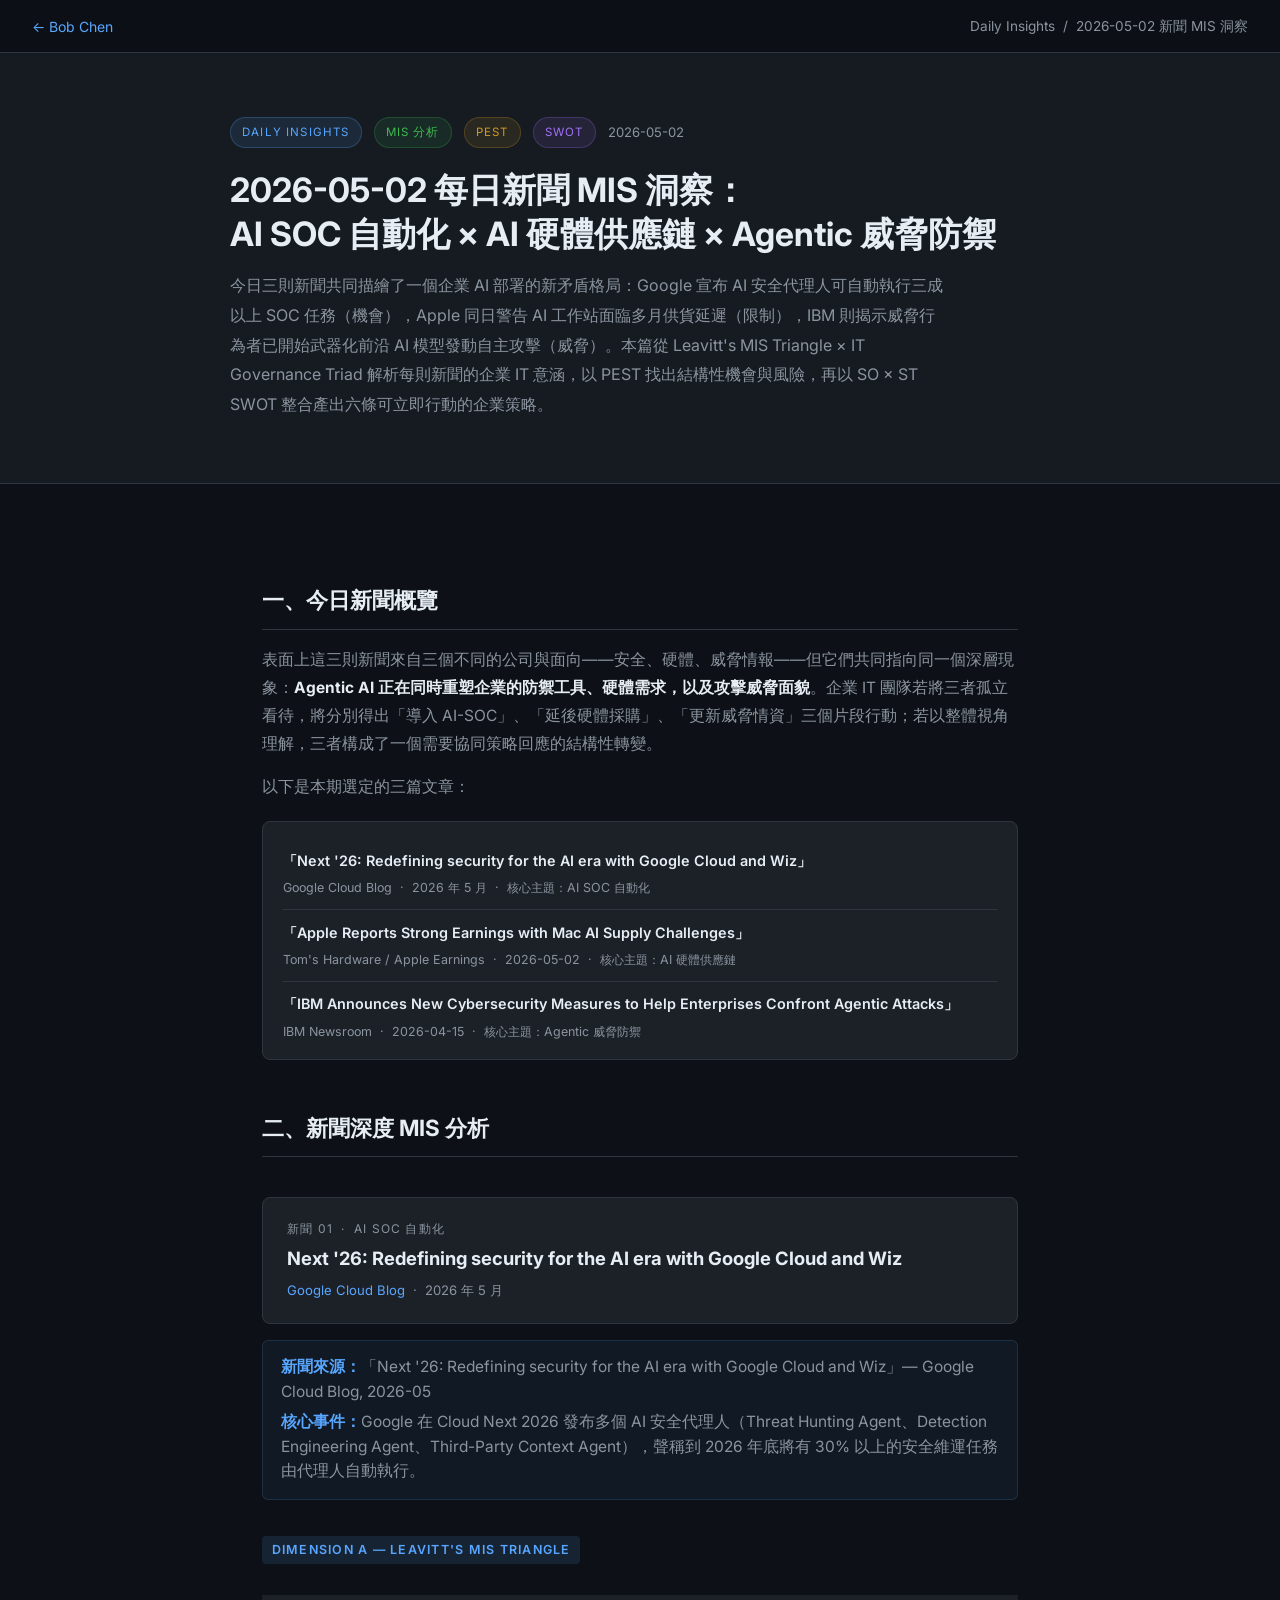
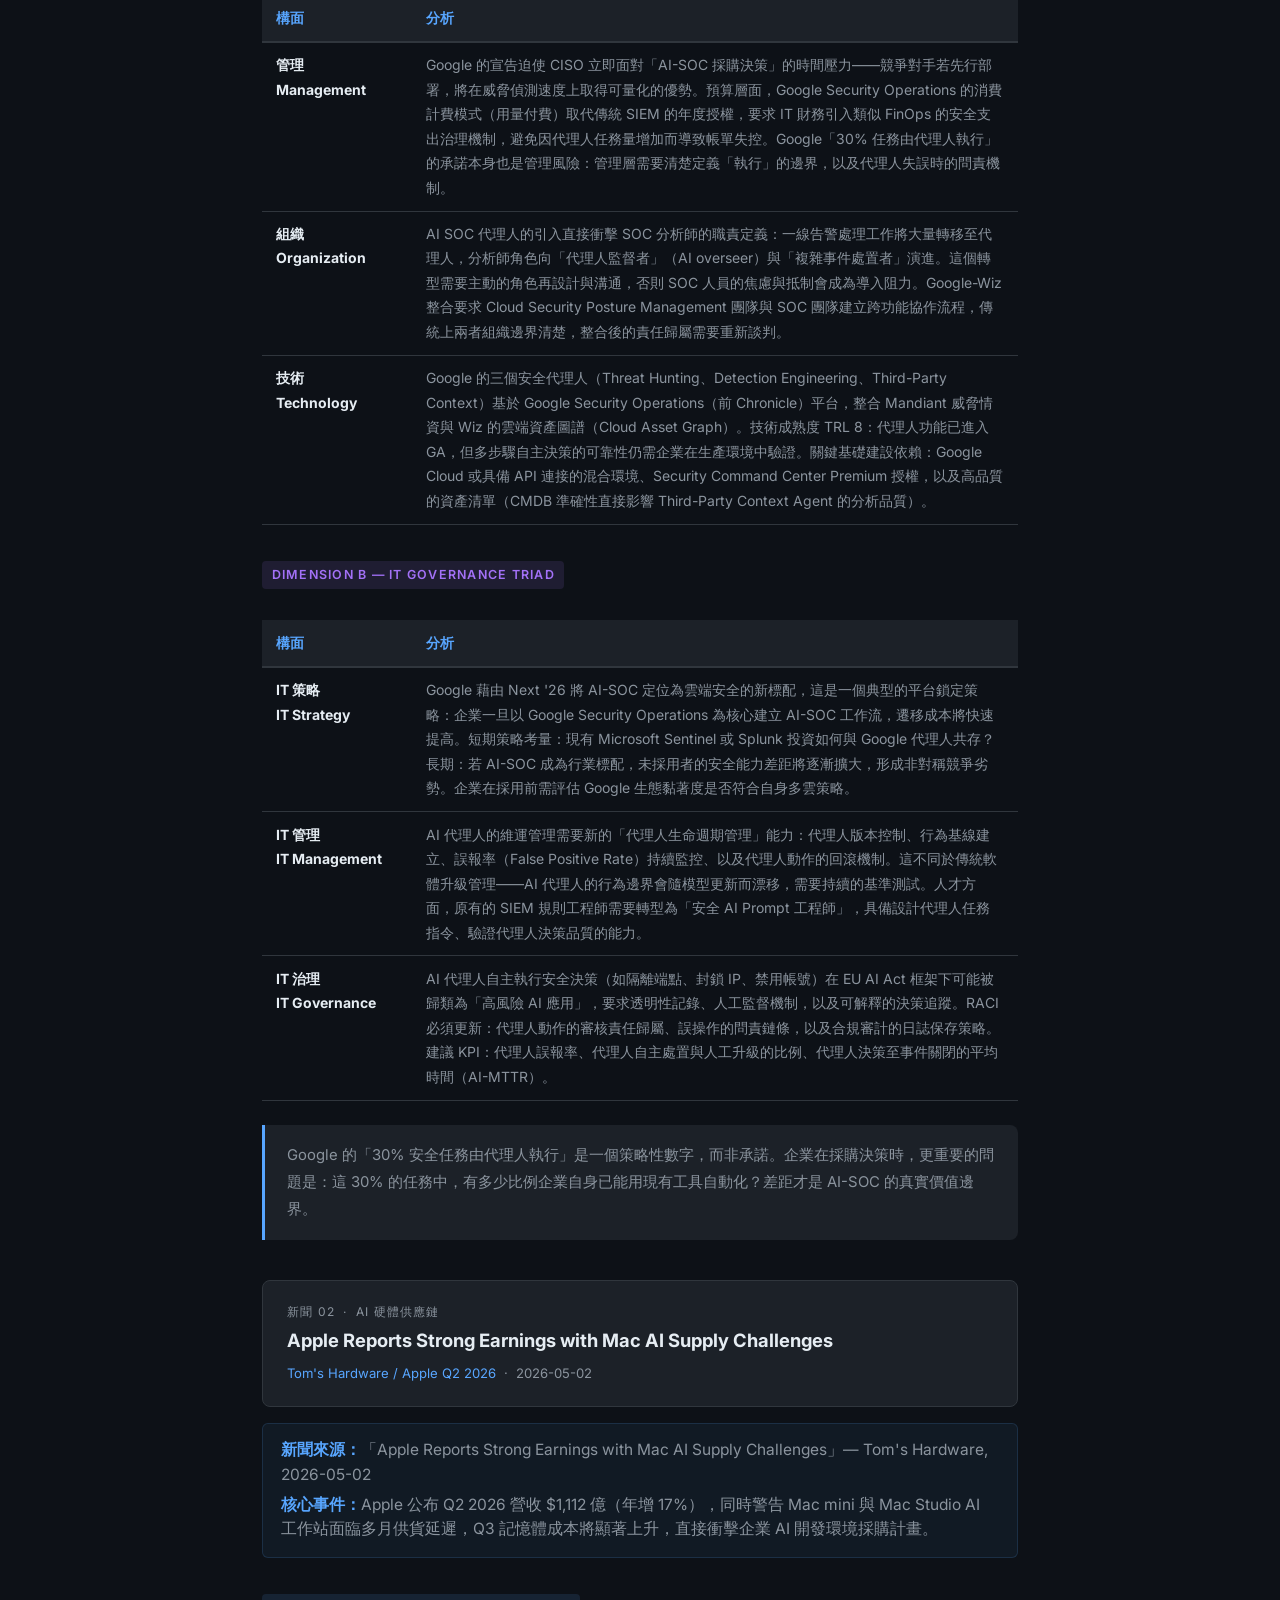
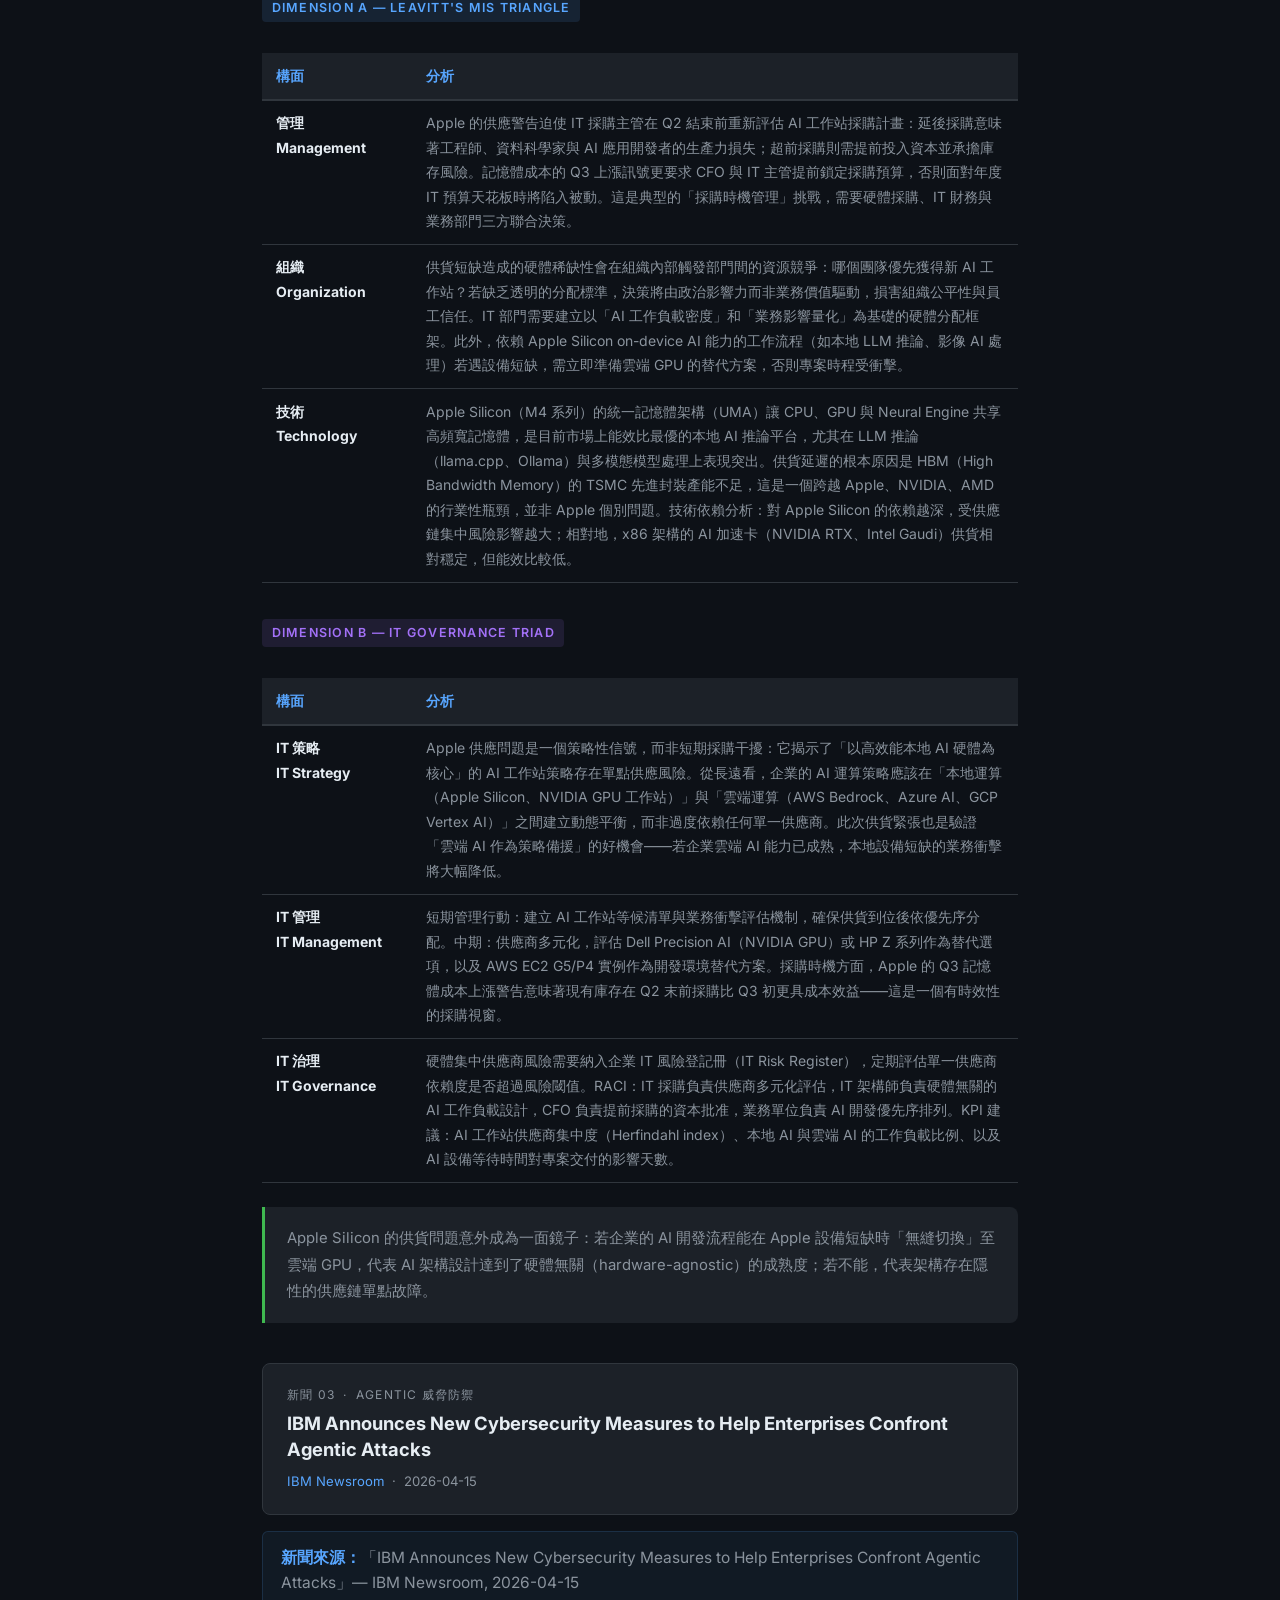
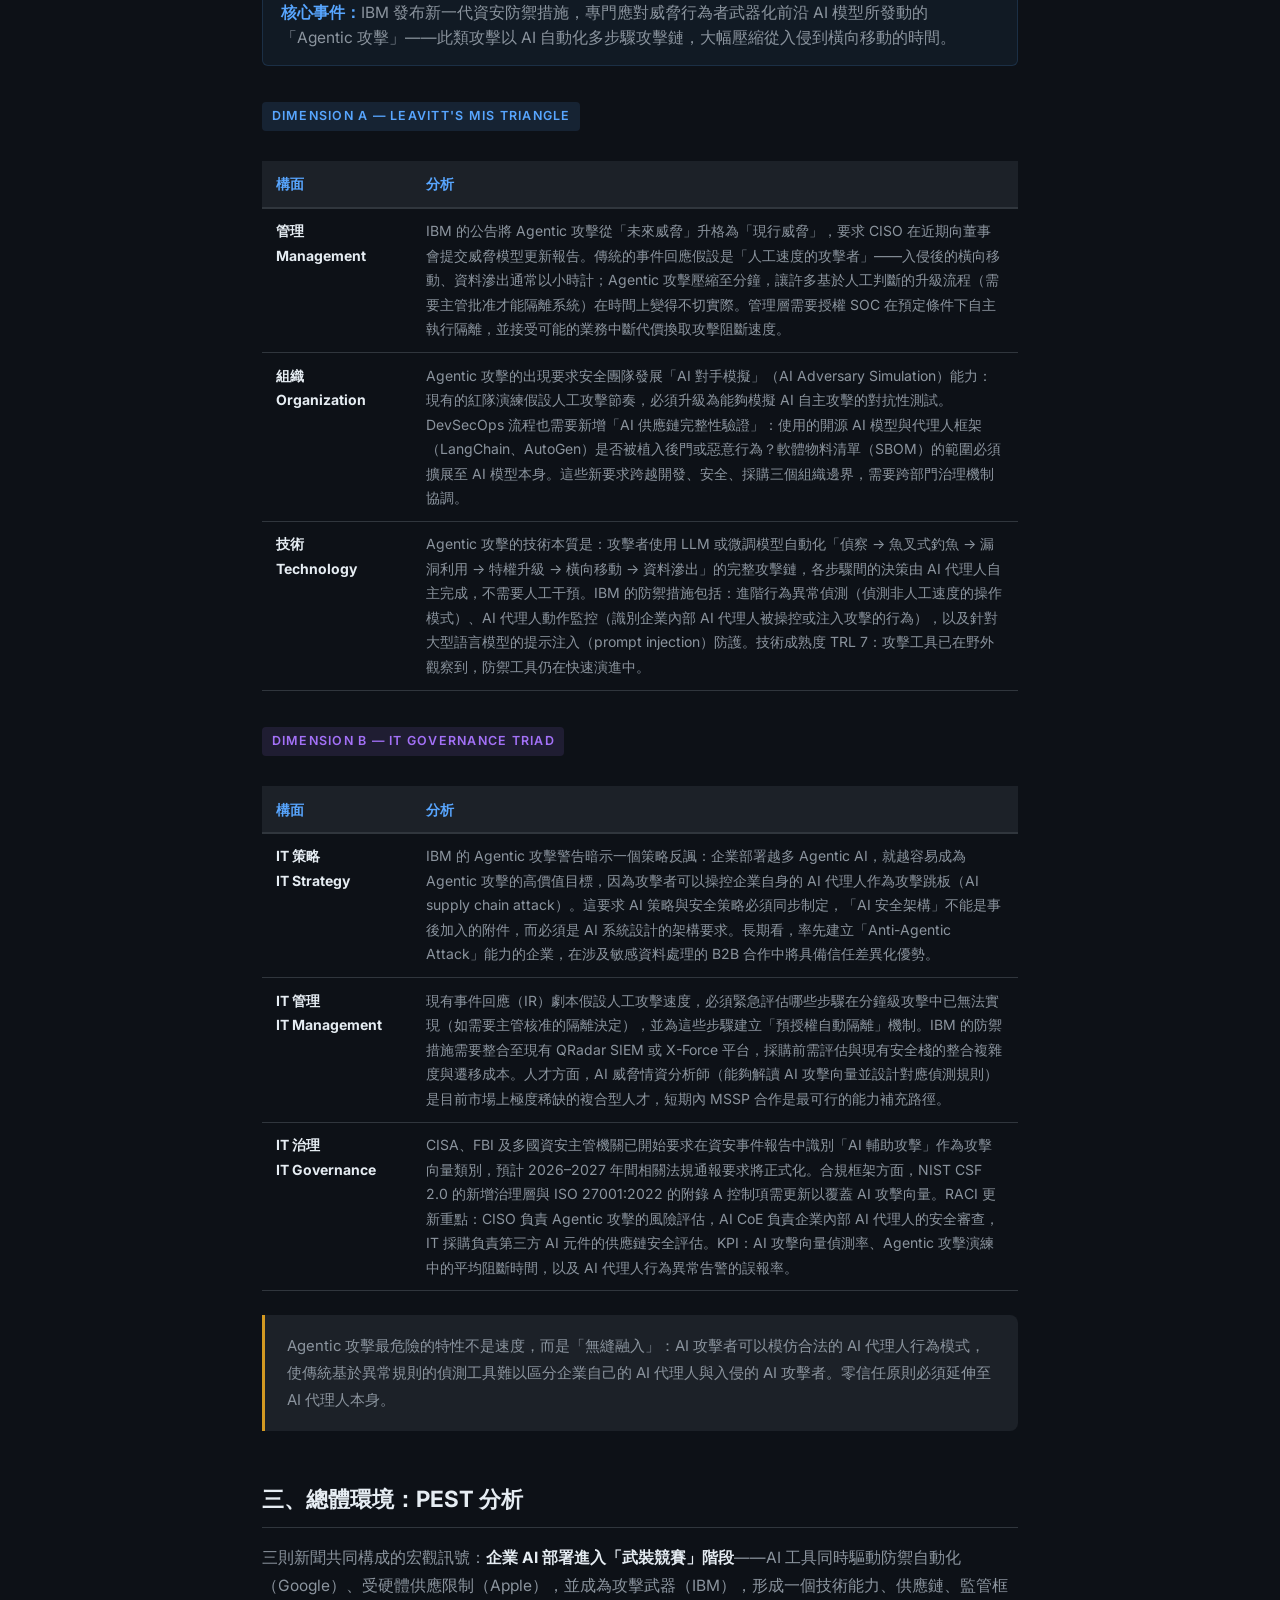
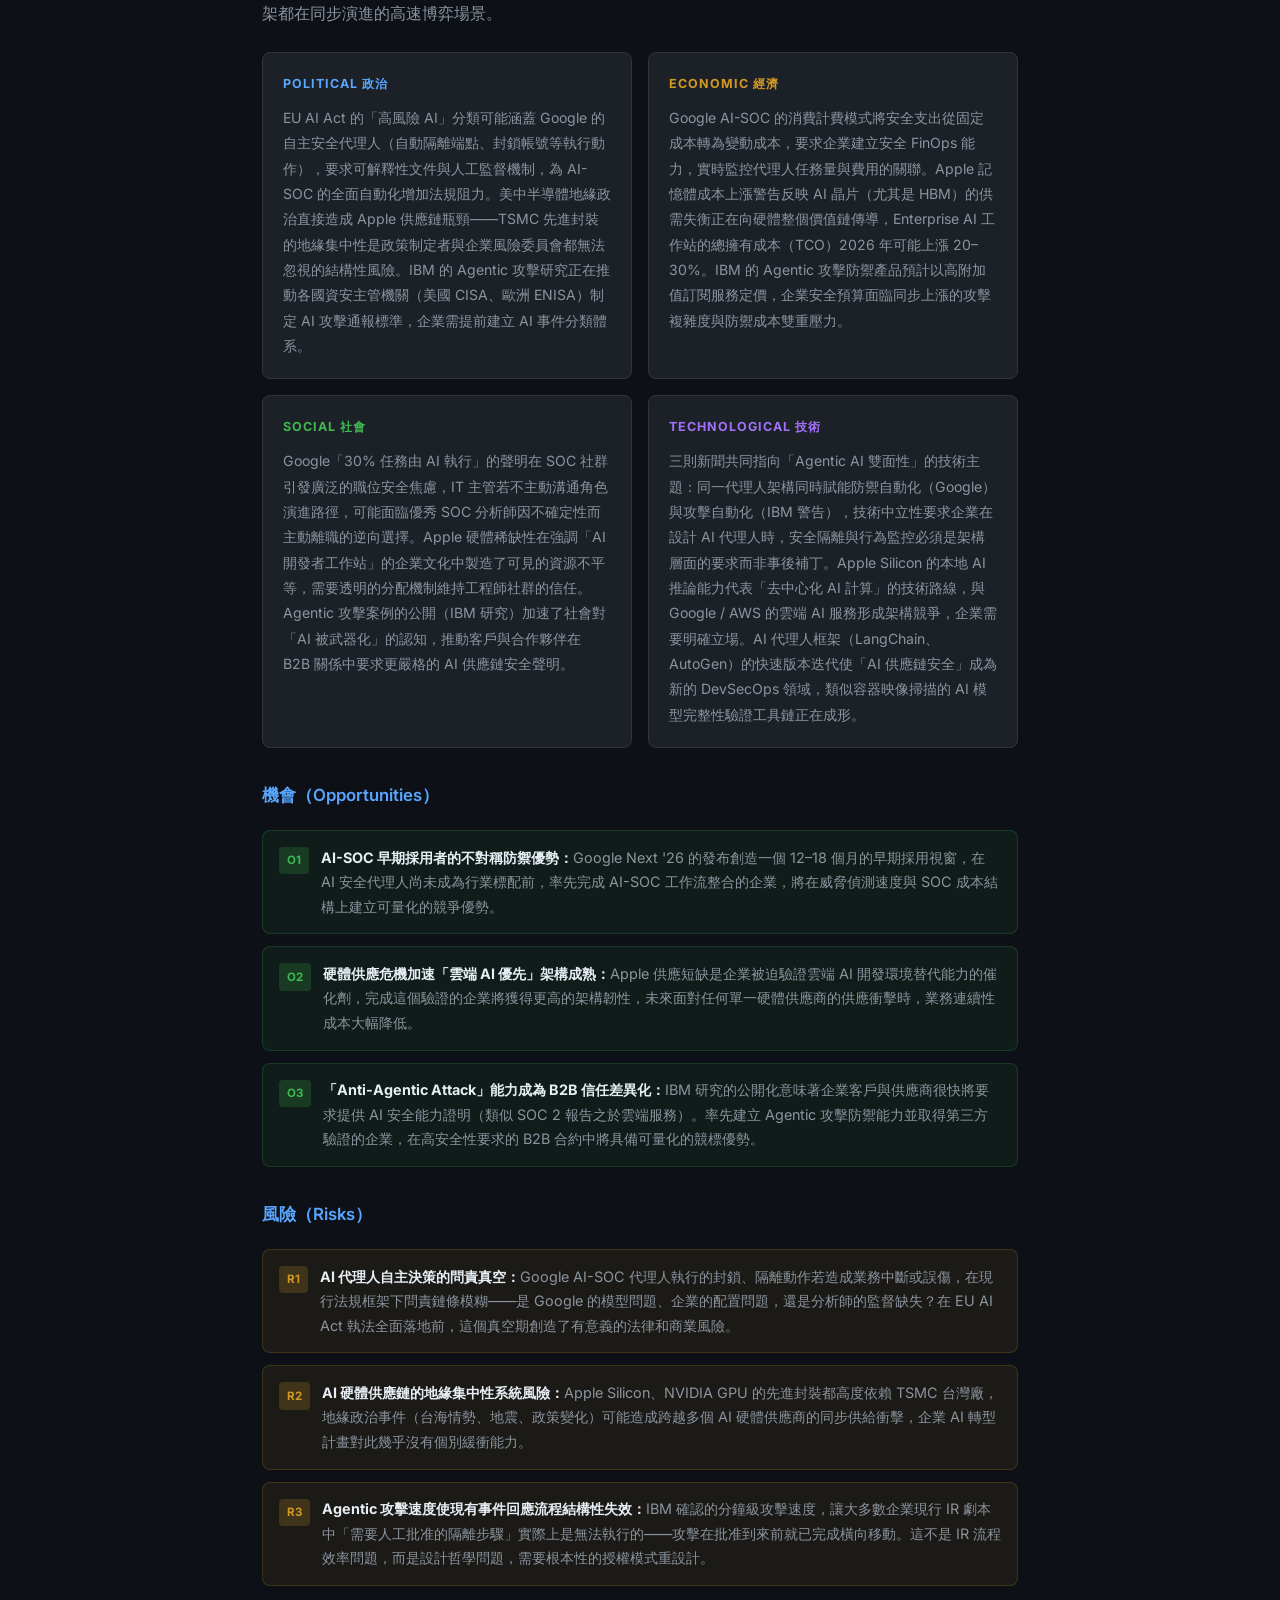
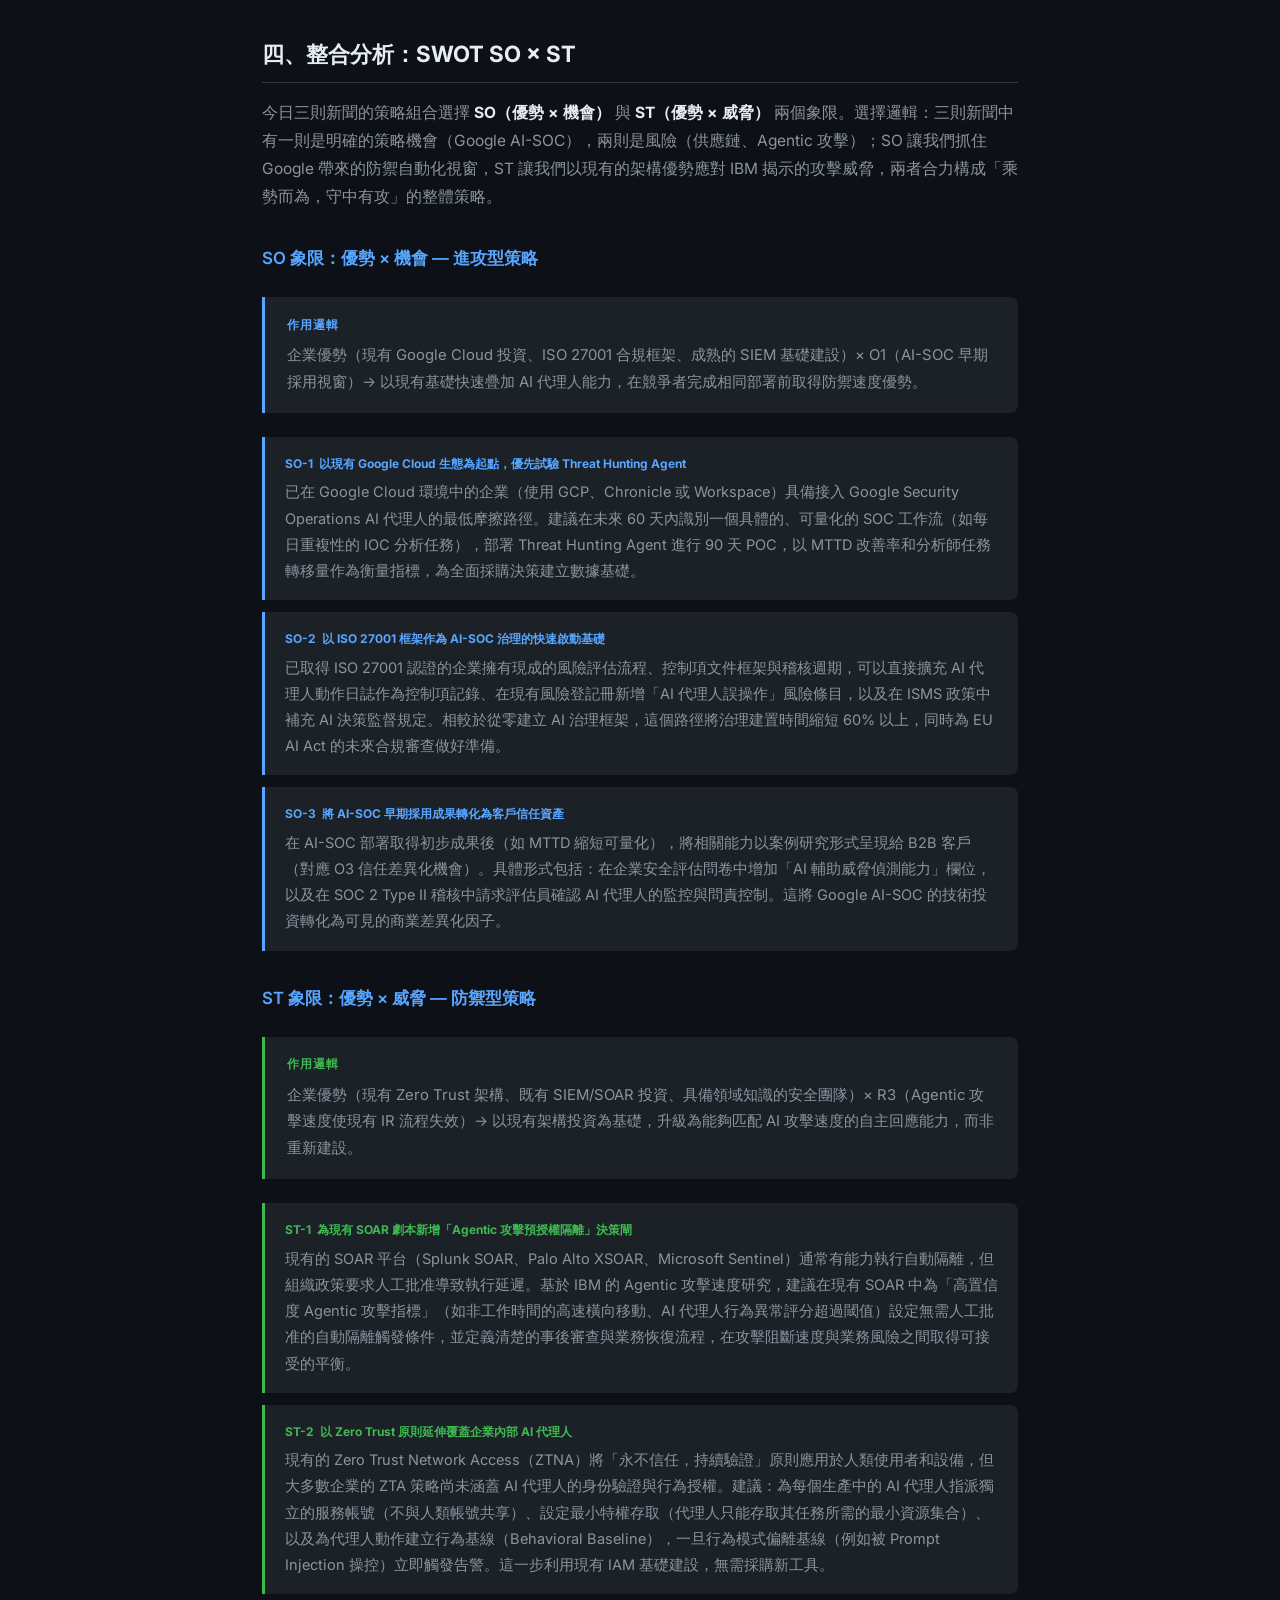
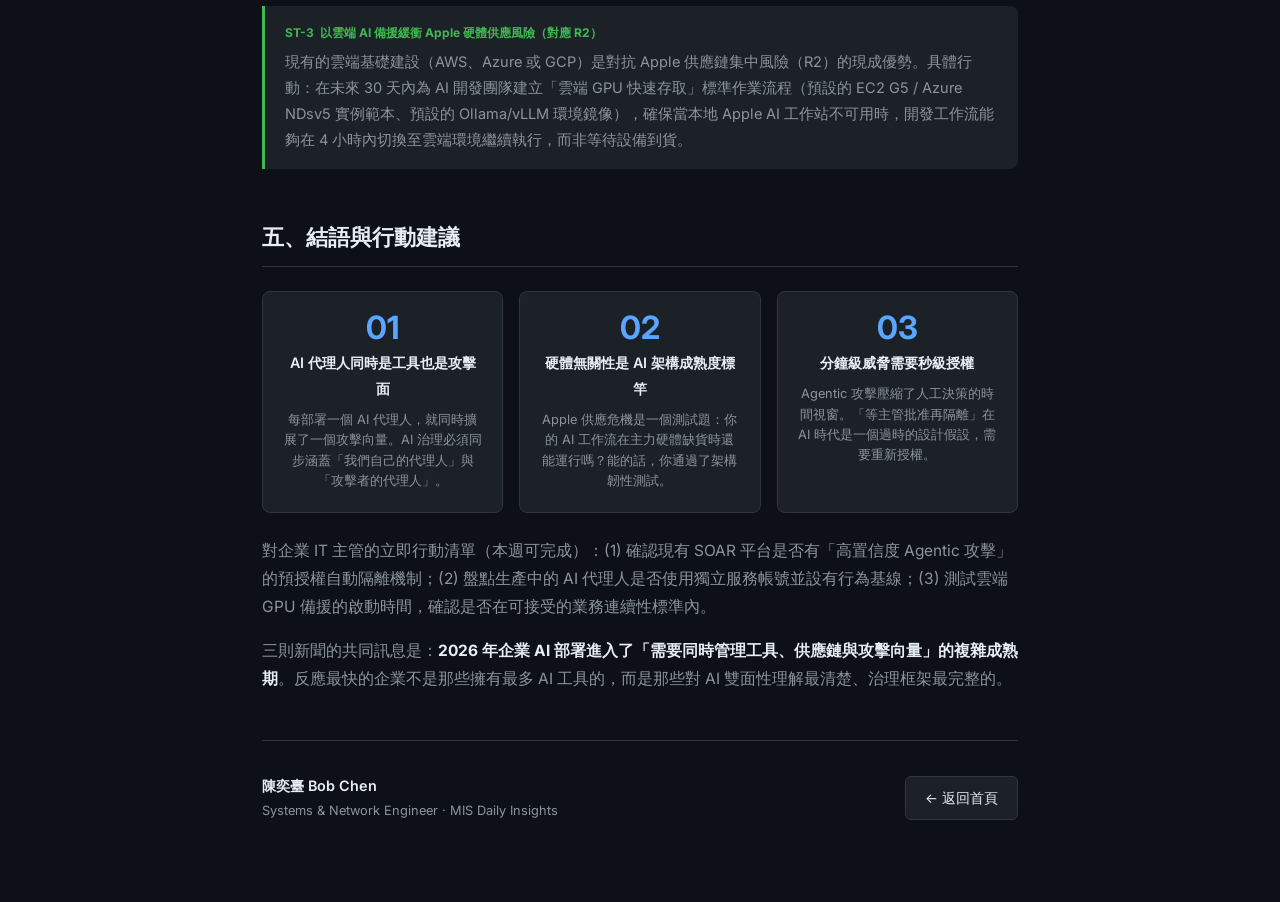
==== commit 647d70fc: "Rename English name from Nelson to Bob across all pages Co-Authored-By: Claude Sonnet 4.6 <noreply@a" ====
--- a/analysis-2026-05-02.html
+++ b/analysis-2026-05-02.html
@@ -3,7 +3,7 @@
 <head>
 <meta charset="UTF-8">
 <meta name="viewport" content="width=device-width, initial-scale=1.0">
-<title>2026-05-02 每日新聞 MIS 洞察 | Nelson Chen</title>
+<title>2026-05-02 每日新聞 MIS 洞察 | Bob Chen</title>
 <link rel="preconnect" href="https://fonts.googleapis.com">
 <link rel="preconnect" href="https://fonts.gstatic.com" crossorigin>
 <link href="https://fonts.googleapis.com/css2?family=Inter:wght@300;400;500;600;700&display=swap" rel="stylesheet">
@@ -193,7 +193,7 @@
 <body>
 
 <div class="topbar">
-  <a href="index.html">← Nelson Chen</a>
+  <a href="index.html">← Bob Chen</a>
   <span class="title">Daily Insights &nbsp;/&nbsp; 2026-05-02 新聞 MIS 洞察</span>
 </div>
 
@@ -533,7 +533,7 @@
 
   <div class="article-footer">
     <div class="author-info">
-      <div class="name">陳奕臺 Nelson Chen</div>
+      <div class="name">陳奕臺 Bob Chen</div>
       <div class="role">Systems &amp; Network Engineer · MIS Daily Insights</div>
     </div>
     <a href="index.html" class="back-btn">← 返回首頁</a>
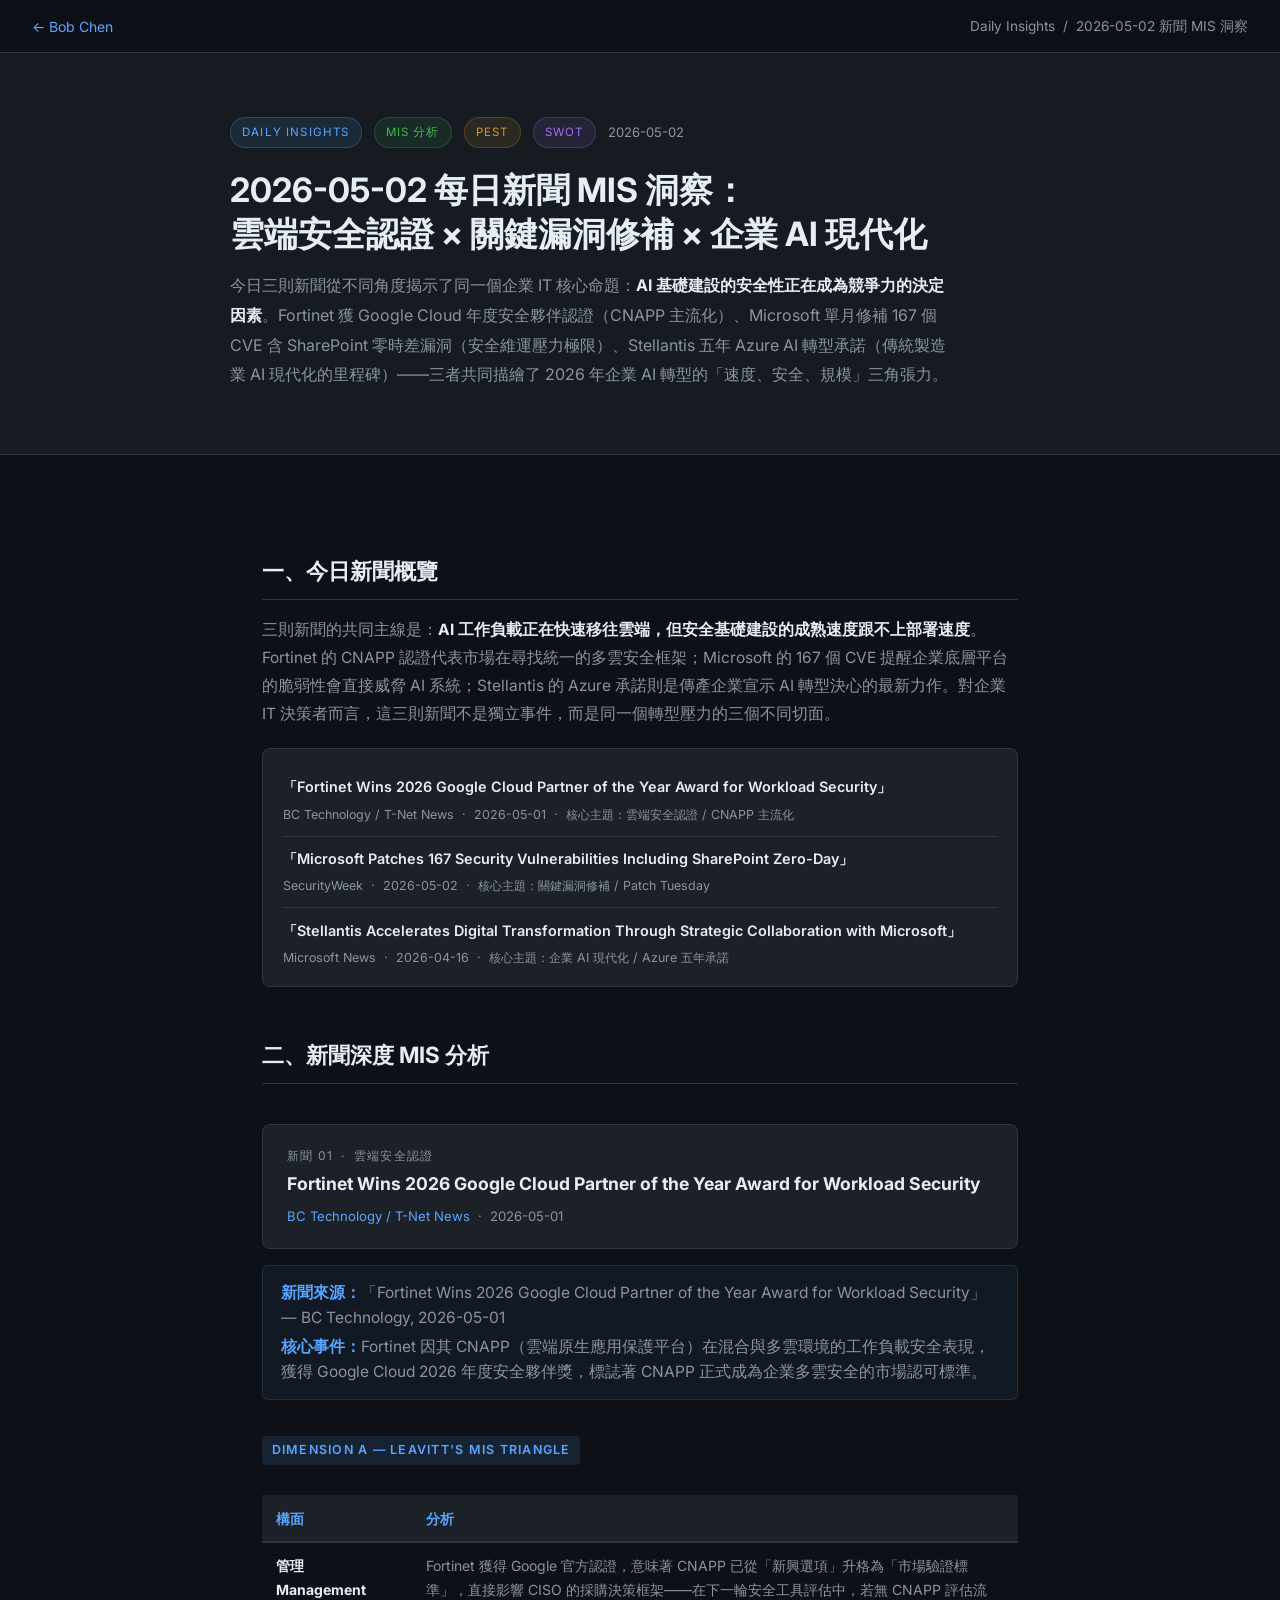
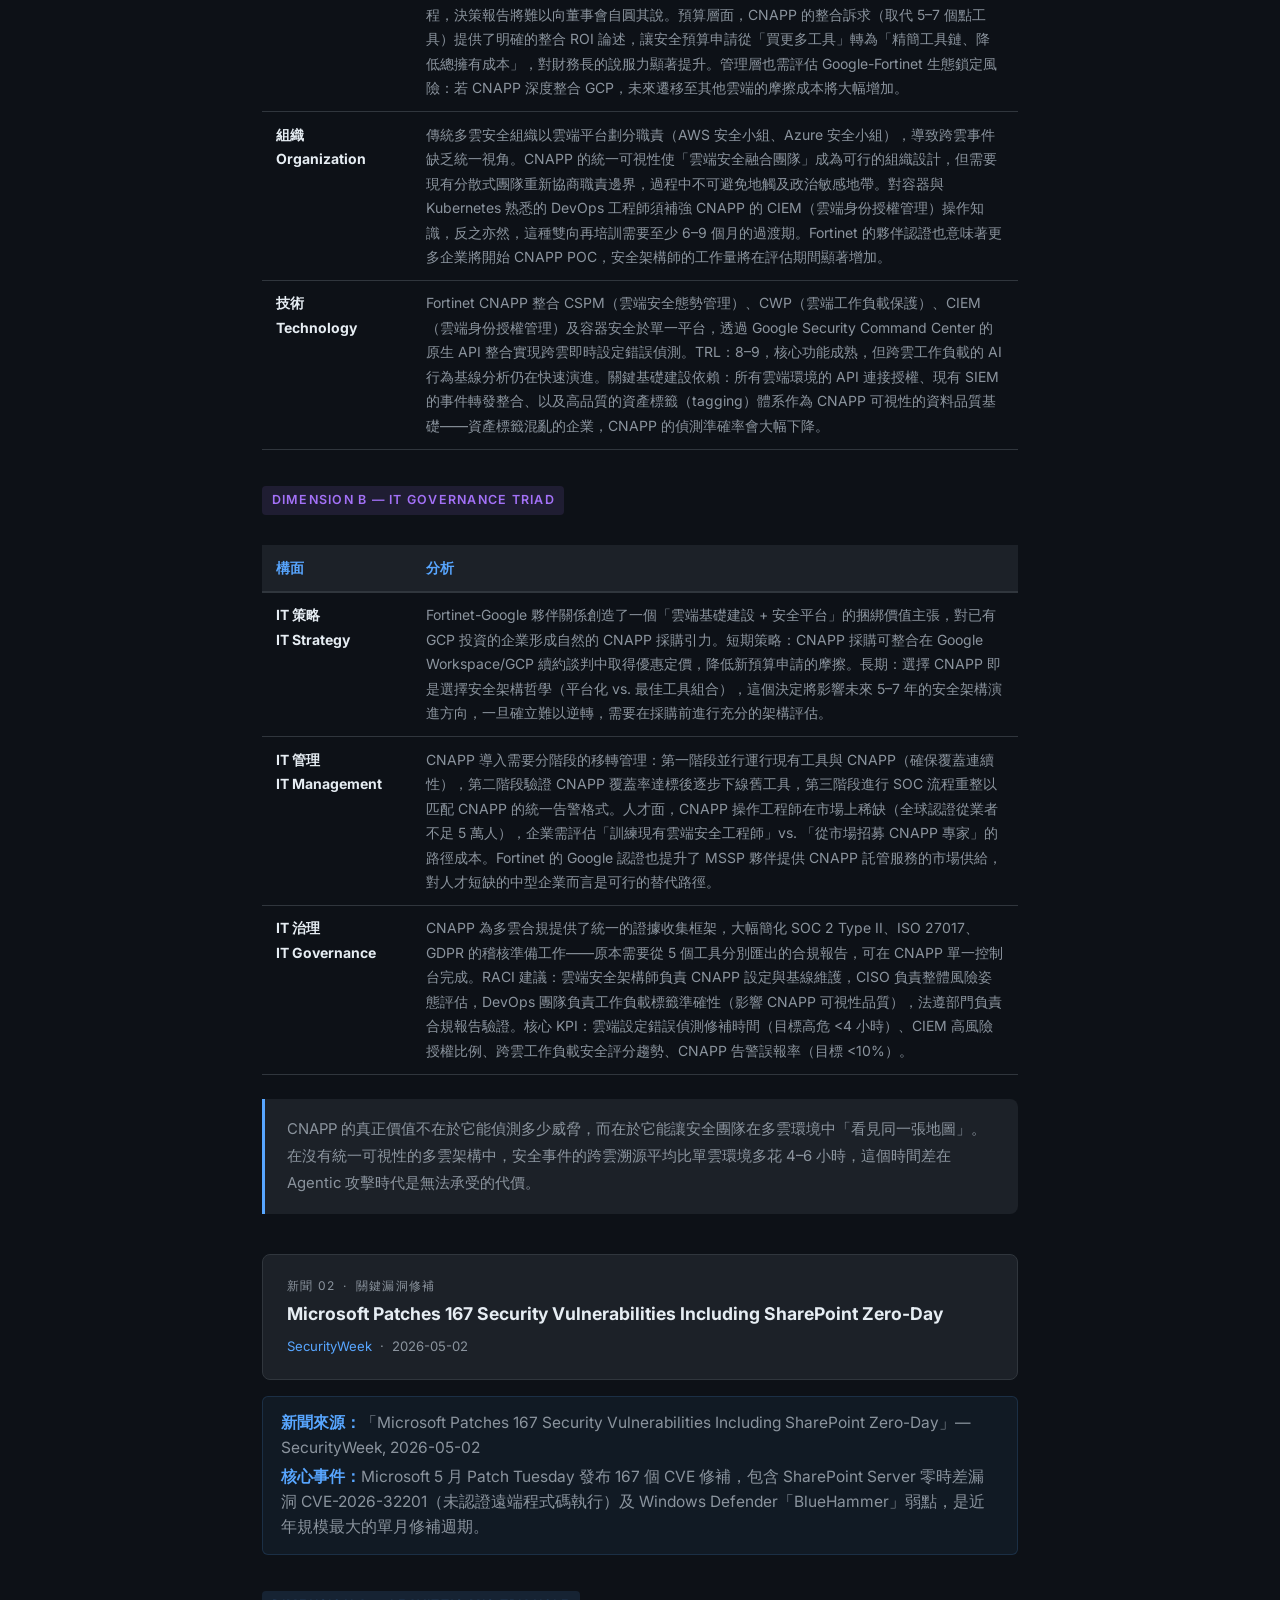
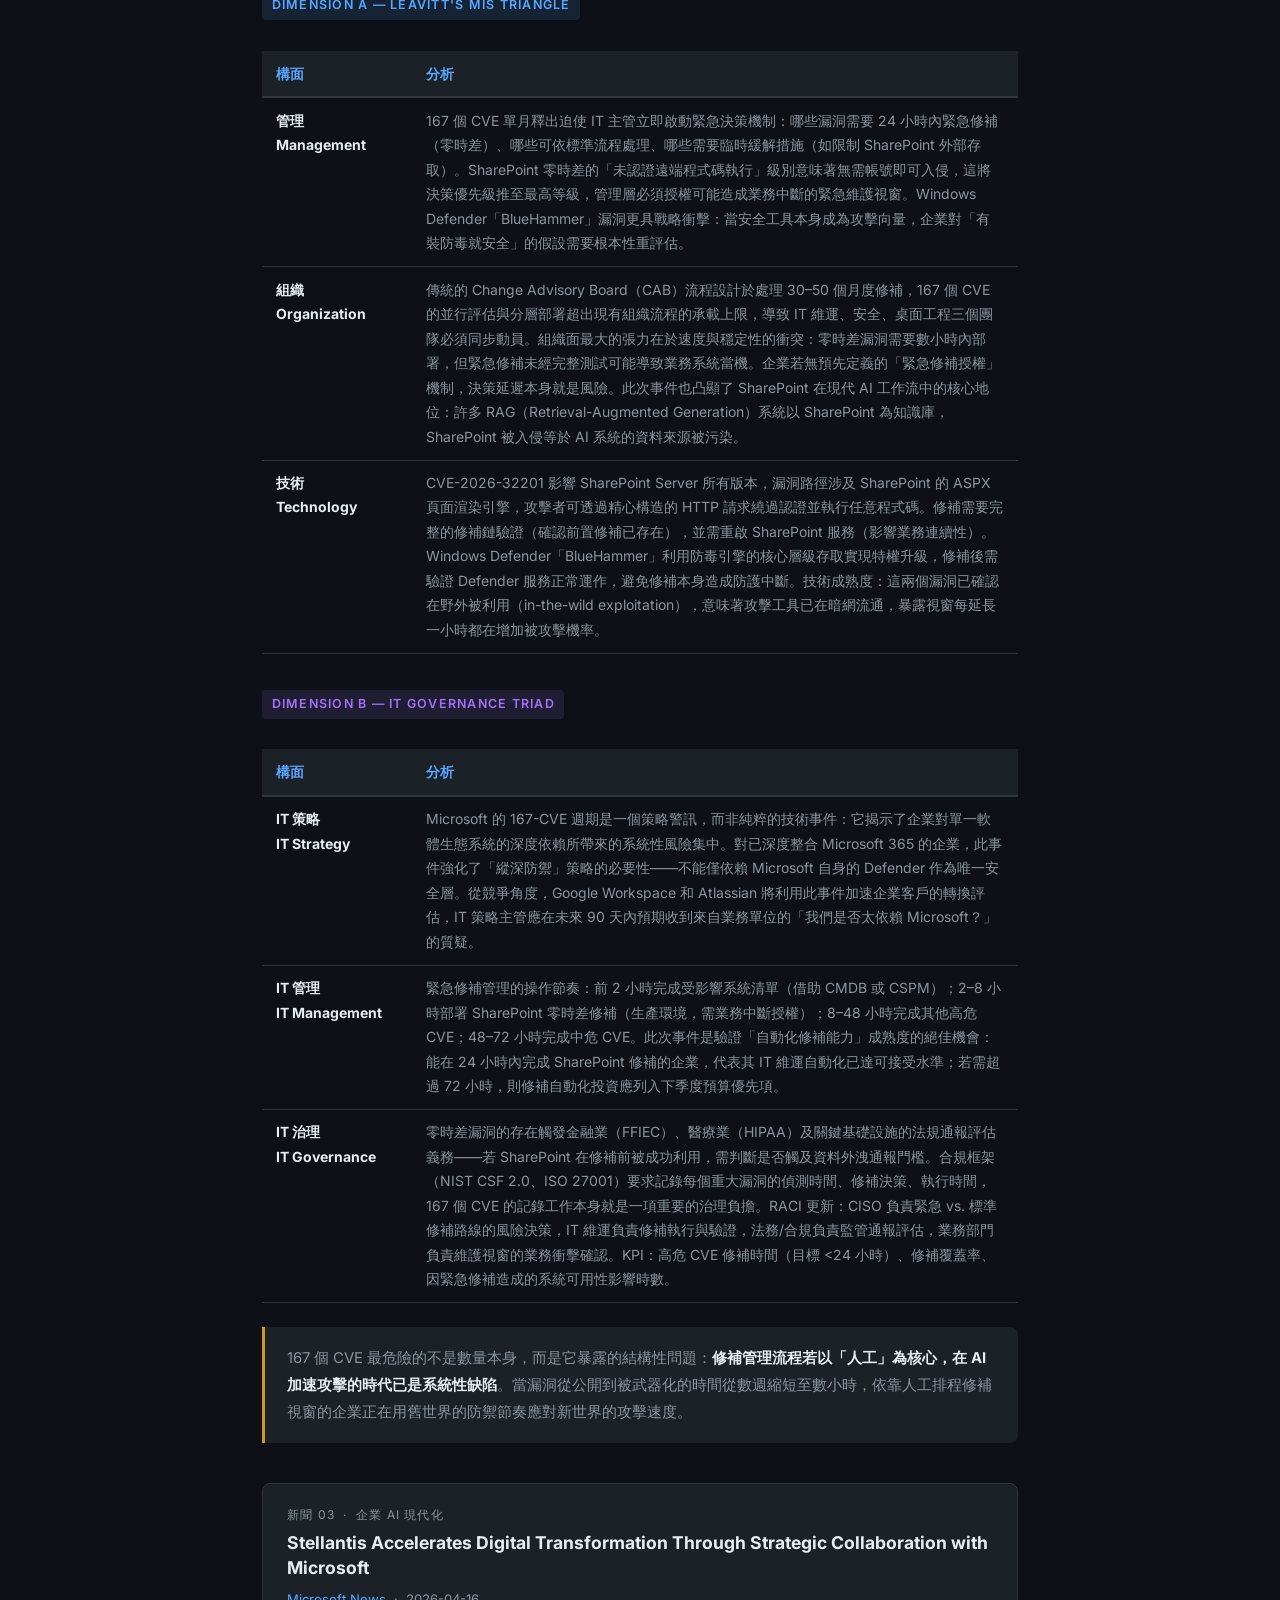
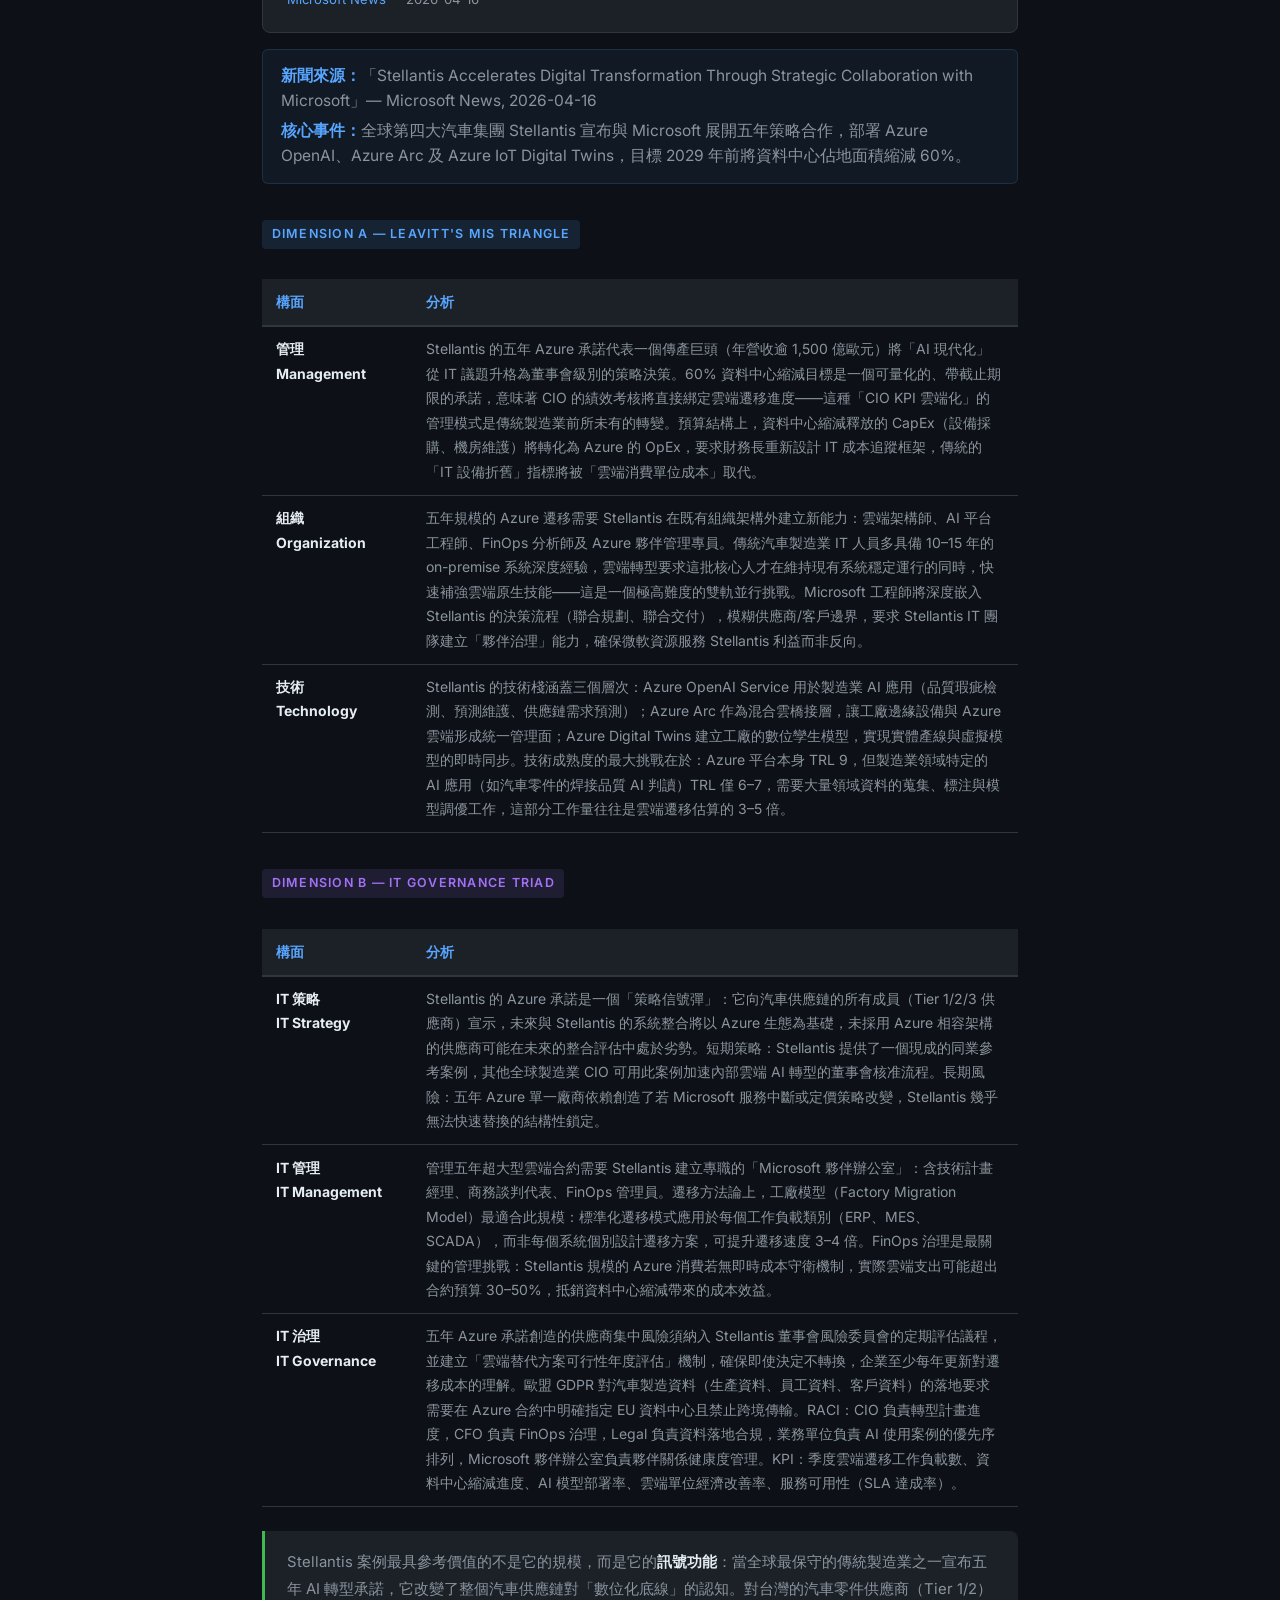
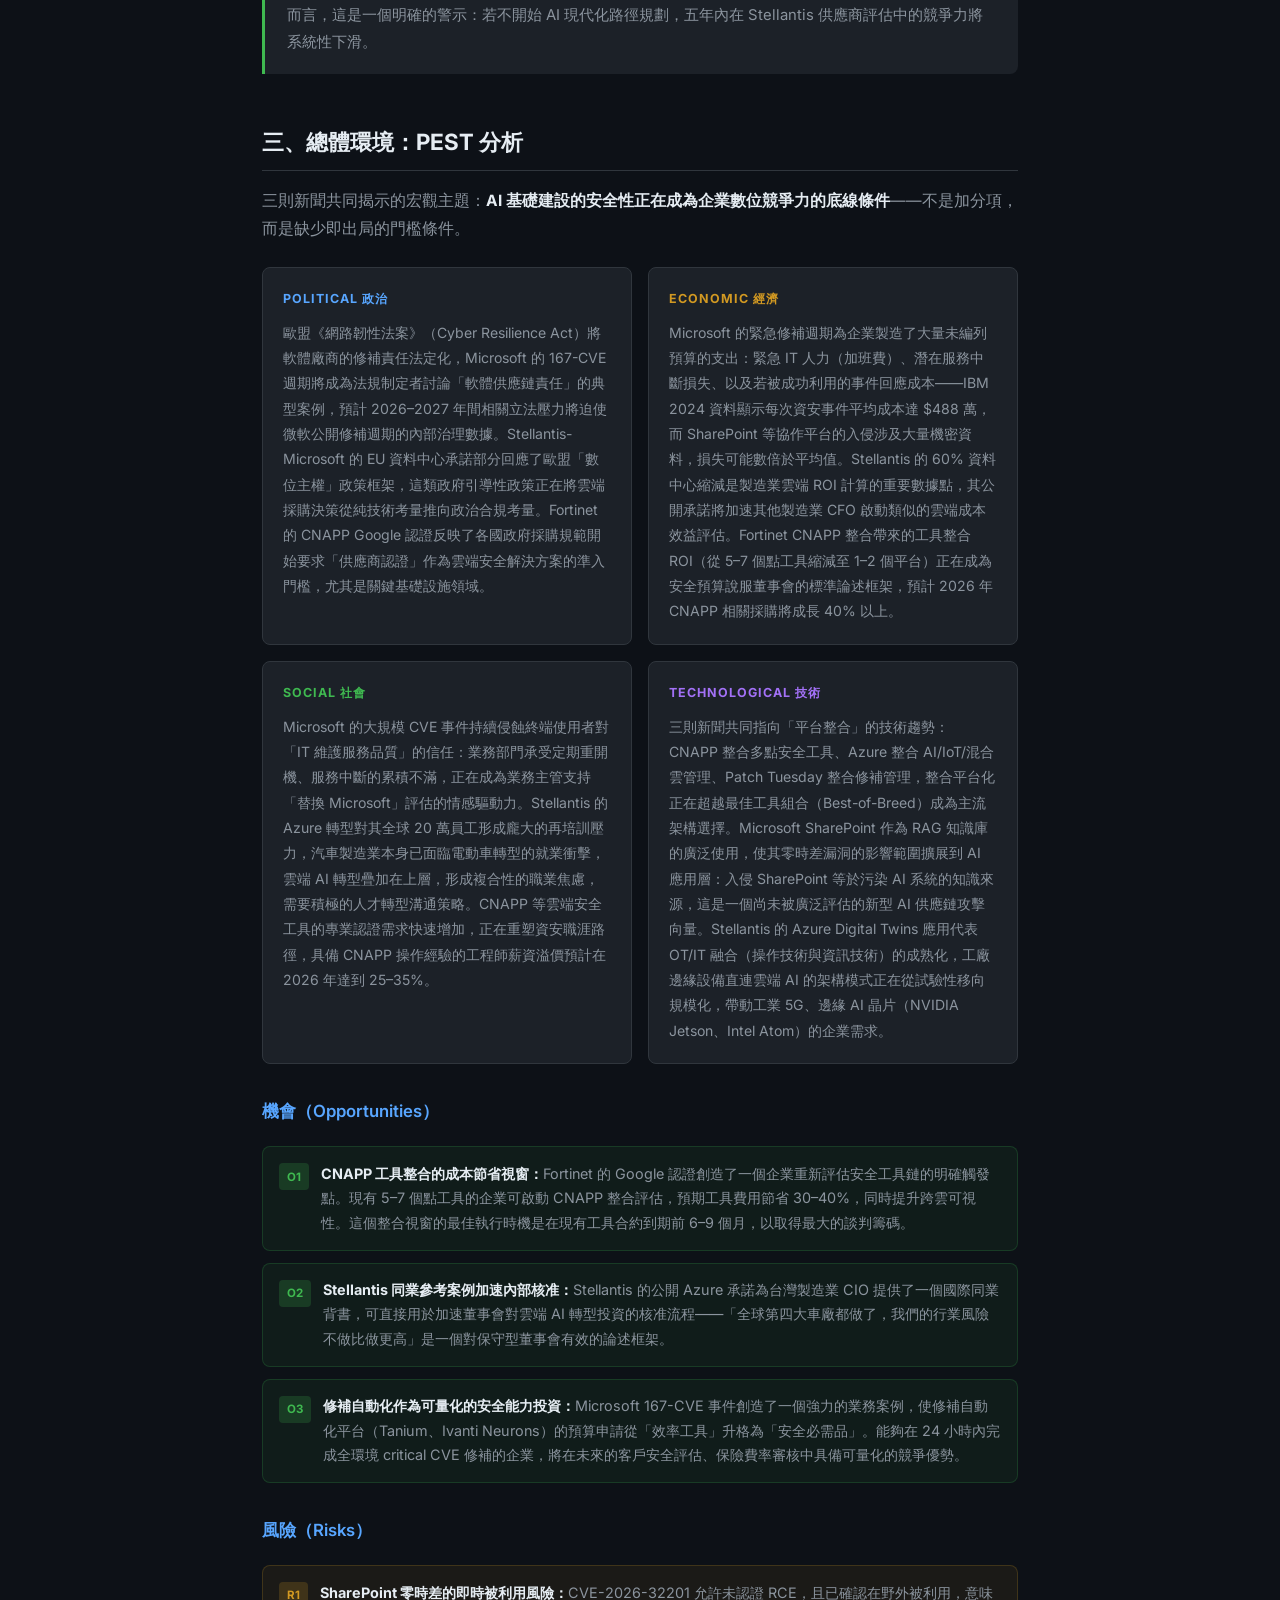
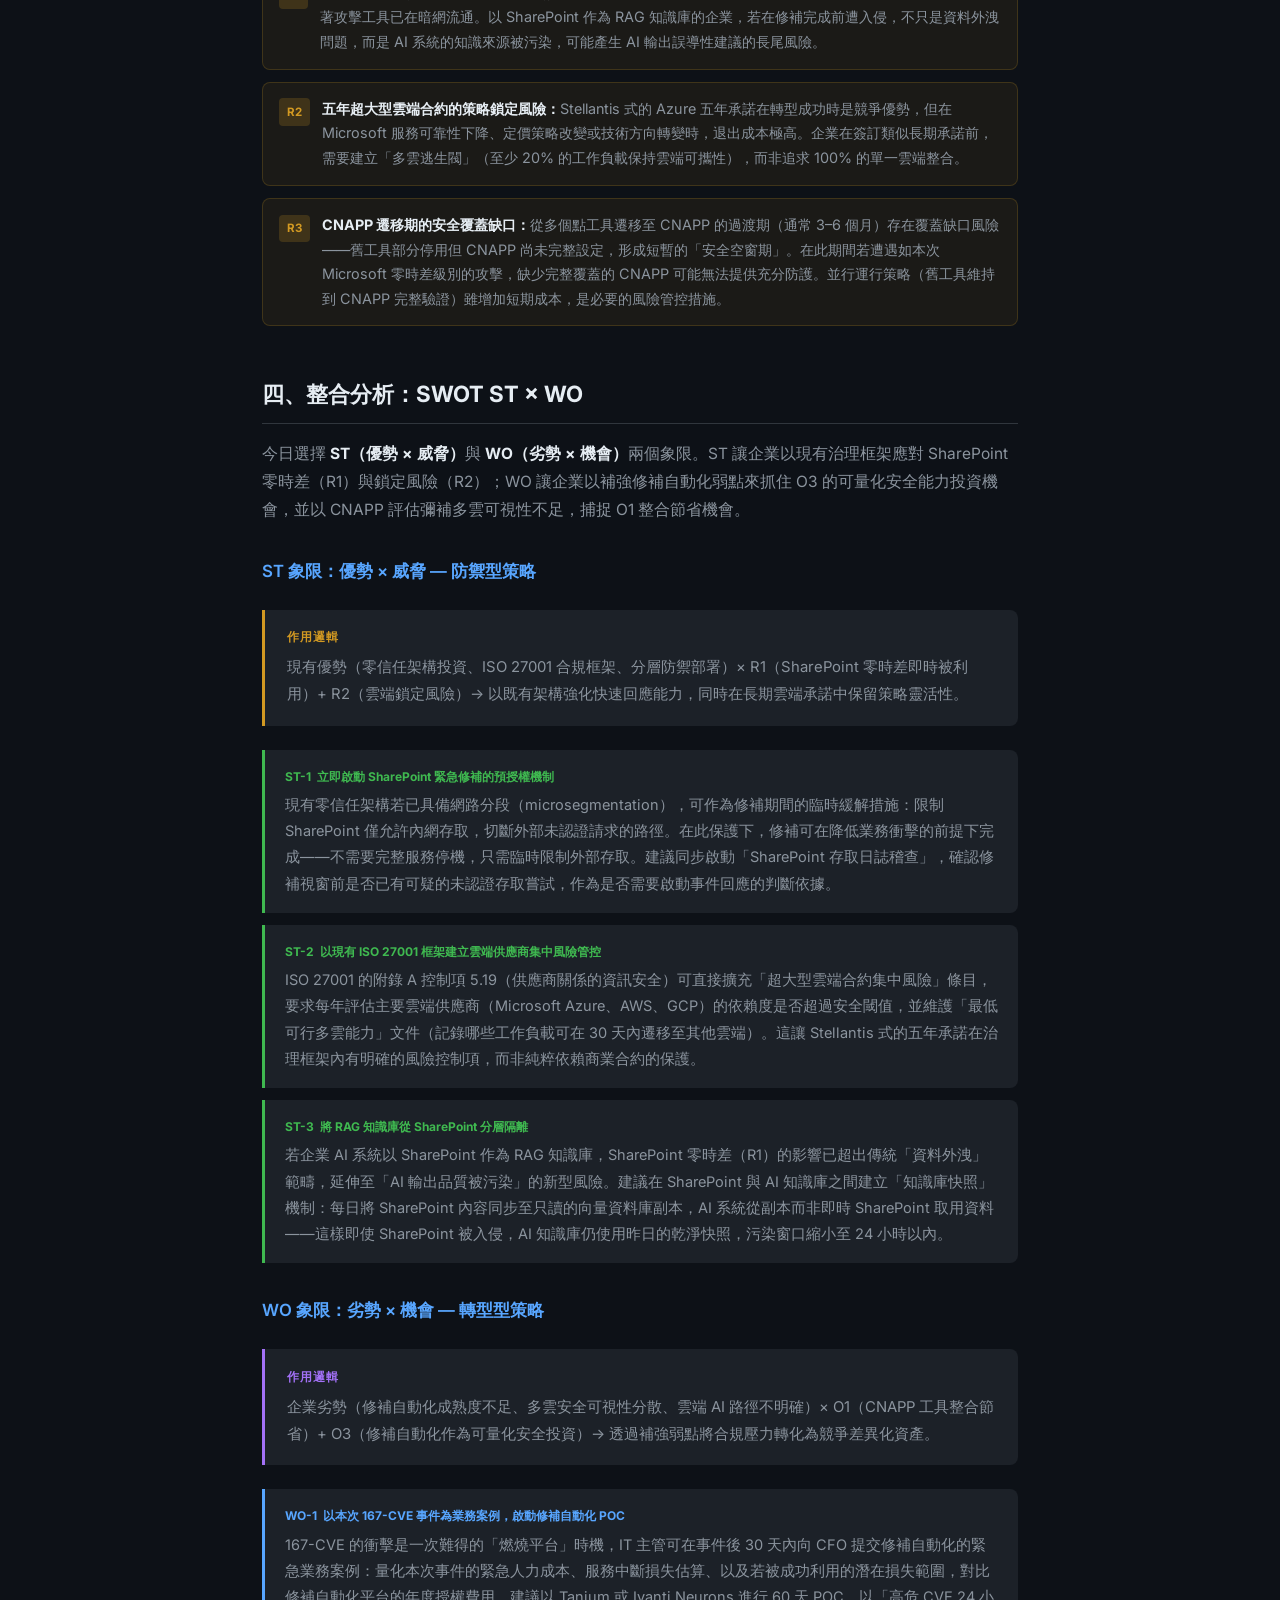
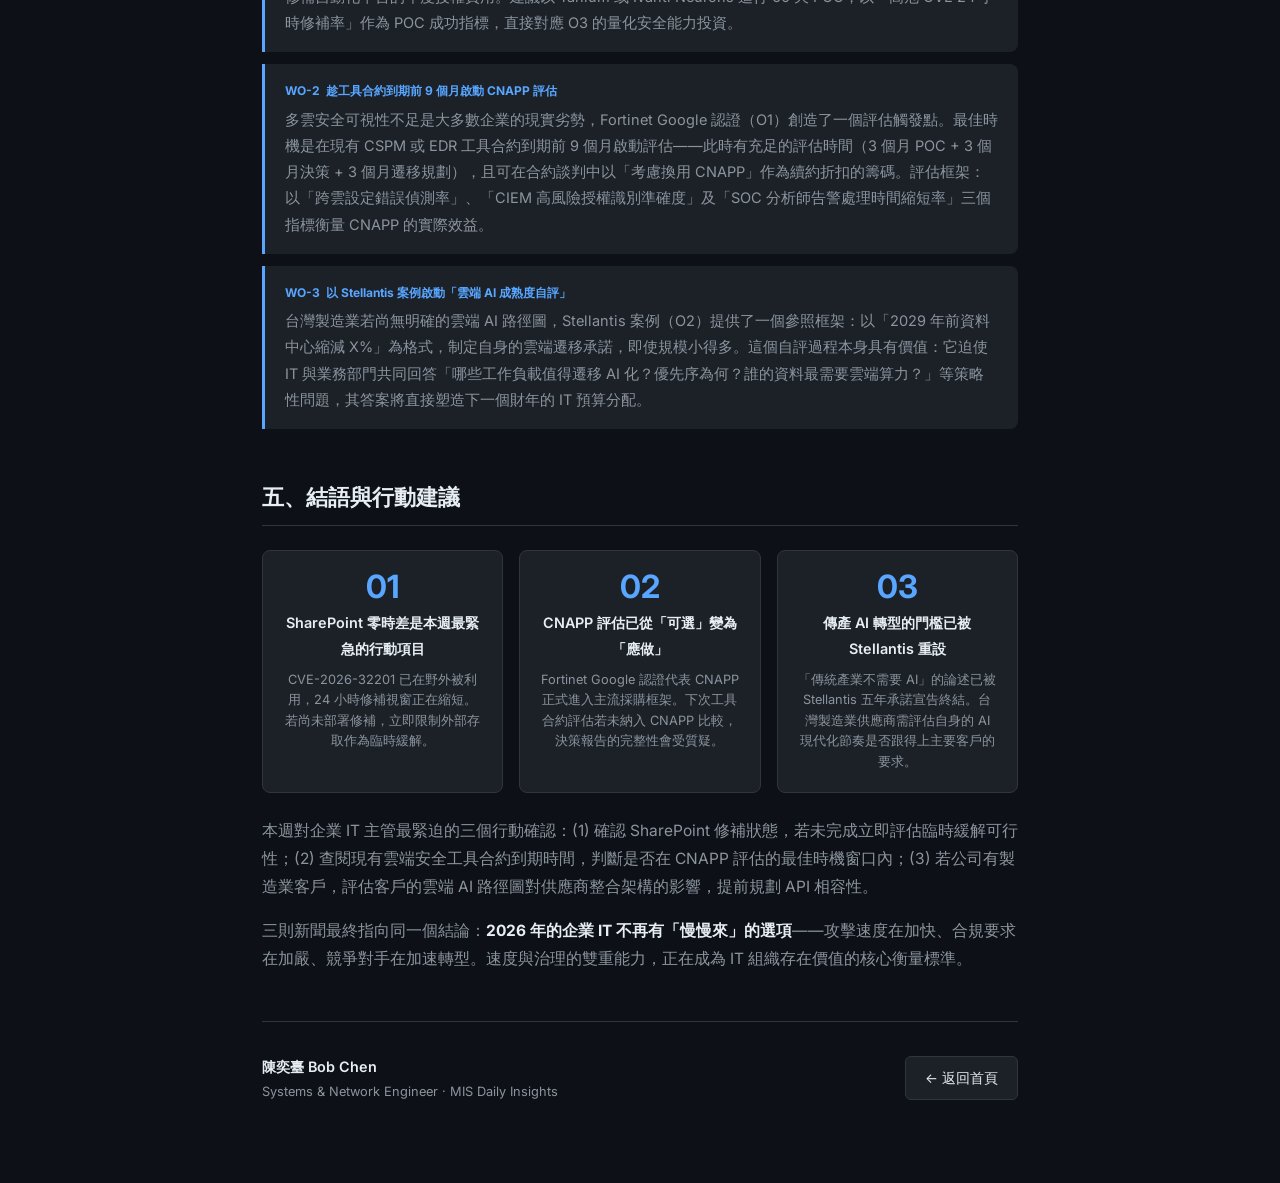
==== commit 47df7e3a: "Daily MIS analysis 2026-05-02: 雲端安全認證 × 關鍵漏洞修補 × 企業AI現代化 Fortinet Google Cloud security award, Micro" ====
--- a/analysis-2026-05-02.html
+++ b/analysis-2026-05-02.html
@@ -9,22 +9,13 @@
 <link href="https://fonts.googleapis.com/css2?family=Inter:wght@300;400;500;600;700&display=swap" rel="stylesheet">
 <style>
 :root {
-  --bg: #0d1117;
-  --bg2: #161b22;
-  --card: #1c2128;
-  --border: #30363d;
-  --accent: #58a6ff;
-  --green: #3fb950;
-  --orange: #d29922;
-  --purple: #a371f7;
-  --text: #e6edf3;
-  --muted: #8b949e;
-  --font: 'Inter', -apple-system, sans-serif;
+  --bg: #0d1117; --bg2: #161b22; --card: #1c2128; --border: #30363d;
+  --accent: #58a6ff; --green: #3fb950; --orange: #d29922; --purple: #a371f7;
+  --text: #e6edf3; --muted: #8b949e; --font: 'Inter', -apple-system, sans-serif;
 }
 * { margin:0; padding:0; box-sizing:border-box; }
 html { scroll-behavior:smooth; }
 body { background:var(--bg); color:var(--text); font-family:var(--font); line-height:1.8; }
-
 .topbar {
   position:sticky; top:0; z-index:99;
   background:rgba(13,17,23,.9); backdrop-filter:blur(12px);
@@ -33,18 +24,13 @@
 }
 .topbar a { color:var(--accent); text-decoration:none; font-size:.875rem; }
 .topbar .title { color:var(--muted); font-size:.85rem; }
-
-.hero {
-  background:var(--bg2); border-bottom:1px solid var(--border);
-  padding:4rem 2rem 3rem;
-}
+.hero { background:var(--bg2); border-bottom:1px solid var(--border); padding:4rem 2rem 3rem; }
 .hero-inner { max-width:820px; margin:0 auto; }
 .hero-meta { display:flex; gap:.75rem; align-items:center; margin-bottom:1.25rem; flex-wrap:wrap; }
 .tag {
   font-size:.72rem; text-transform:uppercase; letter-spacing:.1em;
   padding:.25rem .7rem; border-radius:20px;
-  background:rgba(88,166,255,.1); color:var(--accent);
-  border:1px solid rgba(88,166,255,.25);
+  background:rgba(88,166,255,.1); color:var(--accent); border:1px solid rgba(88,166,255,.25);
 }
 .tag.green { background:rgba(63,185,80,.1); color:var(--green); border-color:rgba(63,185,80,.25); }
 .tag.orange { background:rgba(210,153,34,.1); color:var(--orange); border-color:rgba(210,153,34,.25); }
@@ -52,20 +38,13 @@
 .date { font-size:.82rem; color:var(--muted); }
 .hero h1 { font-size:clamp(1.4rem,3.2vw,2.1rem); font-weight:700; line-height:1.3; margin-bottom:1rem; }
 .hero .lead { font-size:1rem; color:var(--muted); line-height:1.85; max-width:720px; }
-
 .article { max-width:820px; margin:0 auto; padding:3rem 2rem 5rem; }
-
-h2 {
-  font-size:1.4rem; font-weight:700; margin:3rem 0 1rem;
-  padding-bottom:.5rem; border-bottom:1px solid var(--border);
-  color:var(--text);
-}
+h2 { font-size:1.4rem; font-weight:700; margin:3rem 0 1rem; padding-bottom:.5rem; border-bottom:1px solid var(--border); }
 h3 { font-size:1.05rem; font-weight:600; color:var(--accent); margin:2rem 0 .75rem; }
 p { color:var(--muted); margin-bottom:1rem; font-size:.97rem; }
 strong { color:var(--text); }
-ul, ol { padding-left:1.5rem; margin-bottom:1rem; }
+ul { padding-left:1.5rem; margin-bottom:1rem; }
 li { color:var(--muted); font-size:.95rem; margin-bottom:.4rem; line-height:1.75; }
-
 .callout {
   background:var(--card); border-left:3px solid var(--accent);
   border-radius:0 8px 8px 0; padding:1.1rem 1.4rem; margin:1.5rem 0;
@@ -74,115 +53,61 @@
 .callout.green  { border-color:var(--green); }
 .callout.purple { border-color:var(--purple); }
 .callout p { margin:0; font-size:.93rem; }
-.callout .label {
-  font-size:.72rem; text-transform:uppercase; letter-spacing:.08em;
-  font-weight:600; color:var(--accent); margin-bottom:.4rem;
-}
+.callout .label { font-size:.72rem; text-transform:uppercase; letter-spacing:.08em; font-weight:600; color:var(--accent); margin-bottom:.4rem; }
 .callout.orange .label { color:var(--orange); }
 .callout.green .label { color:var(--green); }
 .callout.purple .label { color:var(--purple); }
-
 table { width:100%; border-collapse:collapse; margin:1.5rem 0; font-size:.875rem; }
 th { background:var(--card); color:var(--accent); text-align:left; padding:.65rem .9rem; border-bottom:2px solid var(--border); }
 td { padding:.65rem .9rem; border-bottom:1px solid var(--border); color:var(--muted); vertical-align:top; line-height:1.75; }
 tr:hover td { background:rgba(255,255,255,.02); }
 td strong { color:var(--text); }
 td:first-child { white-space:nowrap; min-width:150px; }
-
-.news-header {
-  background:var(--card); border:1px solid var(--border);
-  border-radius:8px; padding:1.25rem 1.5rem; margin:2.5rem 0 1rem;
-}
+.news-header { background:var(--card); border:1px solid var(--border); border-radius:8px; padding:1.25rem 1.5rem; margin:2.5rem 0 1rem; }
 .news-num { font-size:.75rem; text-transform:uppercase; letter-spacing:.1em; color:var(--muted); margin-bottom:.35rem; }
-.news-title { font-size:1.15rem; font-weight:700; margin-bottom:.5rem; line-height:1.4; }
+.news-title { font-size:1.1rem; font-weight:700; margin-bottom:.5rem; line-height:1.4; }
 .news-source { font-size:.82rem; color:var(--muted); }
 .news-source span { color:var(--accent); }
-
-.news-cite {
-  background:rgba(88,166,255,.06); border:1px solid rgba(88,166,255,.15);
-  border-radius:6px; padding:.9rem 1.1rem; margin:1rem 0 1.5rem; font-size:.88rem;
-}
+.news-cite { background:rgba(88,166,255,.06); border:1px solid rgba(88,166,255,.15); border-radius:6px; padding:.9rem 1.1rem; margin:1rem 0 1.5rem; font-size:.88rem; }
 .news-cite p { margin:0 0 .3rem; line-height:1.6; }
 .news-cite p:last-child { margin:0; }
 .news-cite strong { color:var(--accent); }
-
-.dim-label {
-  font-size:.78rem; text-transform:uppercase; letter-spacing:.1em; font-weight:600;
-  padding:.2rem .6rem; border-radius:4px; margin:.75rem 0 .4rem; display:inline-block;
-}
+.dim-label { font-size:.78rem; text-transform:uppercase; letter-spacing:.1em; font-weight:600; padding:.2rem .6rem; border-radius:4px; margin:.75rem 0 .4rem; display:inline-block; }
 .dim-a { background:rgba(88,166,255,.12); color:var(--accent); }
 .dim-b { background:rgba(163,113,247,.12); color:var(--purple); }
-
-.pest-grid {
-  display:grid; grid-template-columns:1fr 1fr; gap:1rem; margin:1.5rem 0;
-}
-.pest-card {
-  background:var(--card); border:1px solid var(--border);
-  border-radius:8px; padding:1.25rem;
-}
+.pest-grid { display:grid; grid-template-columns:1fr 1fr; gap:1rem; margin:1.5rem 0; }
+.pest-card { background:var(--card); border:1px solid var(--border); border-radius:8px; padding:1.25rem; }
 .pest-label { font-size:.78rem; font-weight:700; text-transform:uppercase; letter-spacing:.08em; margin-bottom:.6rem; }
 .pest-card p { font-size:.88rem; margin-bottom:.5rem; }
 .pest-card p:last-child { margin:0; }
-
-.opp-list, .risk-list {
-  display:grid; gap:.75rem; margin:1.25rem 0;
-}
-.opp-item, .risk-item {
-  display:flex; gap:.75rem; align-items:flex-start;
-  padding:.9rem 1rem; border-radius:8px;
-}
+.opp-list, .risk-list { display:grid; gap:.75rem; margin:1.25rem 0; }
+.opp-item, .risk-item { display:flex; gap:.75rem; align-items:flex-start; padding:.9rem 1rem; border-radius:8px; }
 .opp-item { background:rgba(63,185,80,.07); border:1px solid rgba(63,185,80,.2); }
 .risk-item { background:rgba(210,153,34,.07); border:1px solid rgba(210,153,34,.2); }
-.opp-badge, .risk-badge {
-  font-size:.72rem; font-weight:700; padding:.2rem .5rem; border-radius:4px;
-  white-space:nowrap; margin-top:.1rem; flex-shrink:0;
-}
+.opp-badge, .risk-badge { font-size:.72rem; font-weight:700; padding:.2rem .5rem; border-radius:4px; white-space:nowrap; margin-top:.1rem; flex-shrink:0; }
 .opp-badge { background:rgba(63,185,80,.2); color:var(--green); }
 .risk-badge { background:rgba(210,153,34,.2); color:var(--orange); }
 .opp-item p, .risk-item p { margin:0; font-size:.9rem; line-height:1.7; }
-
-.rec-card {
-  background:var(--card); border-left:3px solid var(--accent);
-  border-radius:0 8px 8px 0; padding:1rem 1.25rem; margin:.75rem 0;
-}
+.rec-card { background:var(--card); border-left:3px solid var(--accent); border-radius:0 8px 8px 0; padding:1rem 1.25rem; margin:.75rem 0; }
 .rec-card.st { border-color:var(--green); }
 .rec-num { font-size:.75rem; font-weight:700; color:var(--accent); margin-bottom:.3rem; }
 .rec-card.st .rec-num { color:var(--green); }
 .rec-card p { margin:0; font-size:.91rem; }
-
-.news-list {
-  background:var(--card); border:1px solid var(--border);
-  border-radius:8px; padding:1rem 1.25rem; margin:1.25rem 0;
-}
+.news-list { background:var(--card); border:1px solid var(--border); border-radius:8px; padding:1rem 1.25rem; margin:1.25rem 0; }
 .news-list-item { padding:.6rem 0; border-bottom:1px solid var(--border); }
 .news-list-item:last-child { border-bottom:none; padding-bottom:0; }
 .news-list-item .nl-head { font-size:.9rem; font-weight:600; color:var(--text); margin-bottom:.2rem; }
 .news-list-item .nl-meta { font-size:.78rem; color:var(--muted); }
-
-.takeaway-grid {
-  display:grid; grid-template-columns:repeat(3,1fr); gap:1rem; margin:1.5rem 0;
-}
-.takeaway-card {
-  background:var(--card); border:1px solid var(--border);
-  border-radius:8px; padding:1.25rem; text-align:center;
-}
+.takeaway-grid { display:grid; grid-template-columns:repeat(3,1fr); gap:1rem; margin:1.5rem 0; }
+.takeaway-card { background:var(--card); border:1px solid var(--border); border-radius:8px; padding:1.25rem; text-align:center; }
 .takeaway-num { font-size:2rem; font-weight:700; color:var(--accent); line-height:1; }
 .takeaway-title { font-size:.9rem; font-weight:600; margin:.4rem 0 .5rem; }
 .takeaway-card p { font-size:.8rem; color:var(--muted); margin:0; line-height:1.6; }
-
-.article-footer {
-  border-top:1px solid var(--border); padding-top:2rem; margin-top:3rem;
-  display:flex; justify-content:space-between; align-items:center; flex-wrap:wrap; gap:1rem;
-}
+.article-footer { border-top:1px solid var(--border); padding-top:2rem; margin-top:3rem; display:flex; justify-content:space-between; align-items:center; flex-wrap:wrap; gap:1rem; }
 .author-info .name { font-weight:600; font-size:.9rem; }
 .author-info .role { font-size:.8rem; color:var(--muted); }
-.back-btn {
-  background:var(--card); border:1px solid var(--border);
-  color:var(--text); padding:.55rem 1.2rem; border-radius:6px;
-  text-decoration:none; font-size:.85rem; transition:border-color .2s;
-}
+.back-btn { background:var(--card); border:1px solid var(--border); color:var(--text); padding:.55rem 1.2rem; border-radius:6px; text-decoration:none; font-size:.85rem; transition:border-color .2s; }
 .back-btn:hover { border-color:var(--accent); color:var(--accent); }
-
 @media(max-width:640px) {
   .pest-grid, .takeaway-grid { grid-template-columns:1fr; }
   .hero, .article { padding-left:1.25rem; padding-right:1.25rem; }
@@ -206,47 +131,44 @@
       <span class="tag purple">SWOT</span>
       <span class="date">2026-05-02</span>
     </div>
-    <h1>2026-05-02 每日新聞 MIS 洞察：<br>AI SOC 自動化 × AI 硬體供應鏈 × Agentic 威脅防禦</h1>
-    <p class="lead">今日三則新聞共同描繪了一個企業 AI 部署的新矛盾格局：Google 宣布 AI 安全代理人可自動執行三成以上 SOC 任務（機會），Apple 同日警告 AI 工作站面臨多月供貨延遲（限制），IBM 則揭示威脅行為者已開始武器化前沿 AI 模型發動自主攻擊（威脅）。本篇從 Leavitt's MIS Triangle × IT Governance Triad 解析每則新聞的企業 IT 意涵，以 PEST 找出結構性機會與風險，再以 SO × ST SWOT 整合產出六條可立即行動的企業策略。</p>
+    <h1>2026-05-02 每日新聞 MIS 洞察：<br>雲端安全認證 × 關鍵漏洞修補 × 企業 AI 現代化</h1>
+    <p class="lead">今日三則新聞從不同角度揭示了同一個企業 IT 核心命題：<strong>AI 基礎建設的安全性正在成為競爭力的決定因素</strong>。Fortinet 獲 Google Cloud 年度安全夥伴認證（CNAPP 主流化）、Microsoft 單月修補 167 個 CVE 含 SharePoint 零時差漏洞（安全維運壓力極限）、Stellantis 五年 Azure AI 轉型承諾（傳統製造業 AI 現代化的里程碑）——三者共同描繪了 2026 年企業 AI 轉型的「速度、安全、規模」三角張力。</p>
   </div>
 </header>
 
 <article class="article">
 
-  <!-- ═══════════════════ 今日新聞概覽 -->
   <h2>一、今日新聞概覽</h2>
 
-  <p>表面上這三則新聞來自三個不同的公司與面向——安全、硬體、威脅情報——但它們共同指向同一個深層現象：<strong>Agentic AI 正在同時重塑企業的防禦工具、硬體需求，以及攻擊威脅面貌</strong>。企業 IT 團隊若將三者孤立看待，將分別得出「導入 AI-SOC」、「延後硬體採購」、「更新威脅情資」三個片段行動；若以整體視角理解，三者構成了一個需要協同策略回應的結構性轉變。</p>
-
-  <p>以下是本期選定的三篇文章：</p>
+  <p>三則新聞的共同主線是：<strong>AI 工作負載正在快速移往雲端，但安全基礎建設的成熟速度跟不上部署速度</strong>。Fortinet 的 CNAPP 認證代表市場在尋找統一的多雲安全框架；Microsoft 的 167 個 CVE 提醒企業底層平台的脆弱性會直接威脅 AI 系統；Stellantis 的 Azure 承諾則是傳產企業宣示 AI 轉型決心的最新力作。對企業 IT 決策者而言，這三則新聞不是獨立事件，而是同一個轉型壓力的三個不同切面。</p>
 
   <div class="news-list">
     <div class="news-list-item">
-      <div class="nl-head">「Next '26: Redefining security for the AI era with Google Cloud and Wiz」</div>
-      <div class="nl-meta">Google Cloud Blog &nbsp;·&nbsp; 2026 年 5 月 &nbsp;·&nbsp; 核心主題：AI SOC 自動化</div>
+      <div class="nl-head">「Fortinet Wins 2026 Google Cloud Partner of the Year Award for Workload Security」</div>
+      <div class="nl-meta">BC Technology / T-Net News &nbsp;·&nbsp; 2026-05-01 &nbsp;·&nbsp; 核心主題：雲端安全認證 / CNAPP 主流化</div>
     </div>
     <div class="news-list-item">
-      <div class="nl-head">「Apple Reports Strong Earnings with Mac AI Supply Challenges」</div>
-      <div class="nl-meta">Tom's Hardware / Apple Earnings &nbsp;·&nbsp; 2026-05-02 &nbsp;·&nbsp; 核心主題：AI 硬體供應鏈</div>
+      <div class="nl-head">「Microsoft Patches 167 Security Vulnerabilities Including SharePoint Zero-Day」</div>
+      <div class="nl-meta">SecurityWeek &nbsp;·&nbsp; 2026-05-02 &nbsp;·&nbsp; 核心主題：關鍵漏洞修補 / Patch Tuesday</div>
     </div>
     <div class="news-list-item">
-      <div class="nl-head">「IBM Announces New Cybersecurity Measures to Help Enterprises Confront Agentic Attacks」</div>
-      <div class="nl-meta">IBM Newsroom &nbsp;·&nbsp; 2026-04-15 &nbsp;·&nbsp; 核心主題：Agentic 威脅防禦</div>
-    </div>
-  </div>
-
-  <!-- ═══════════════════ 新聞一 -->
+      <div class="nl-head">「Stellantis Accelerates Digital Transformation Through Strategic Collaboration with Microsoft」</div>
+      <div class="nl-meta">Microsoft News &nbsp;·&nbsp; 2026-04-16 &nbsp;·&nbsp; 核心主題：企業 AI 現代化 / Azure 五年承諾</div>
+    </div>
+  </div>
+
   <h2>二、新聞深度 MIS 分析</h2>
 
+  <!-- ══ 新聞一 ══ -->
   <div class="news-header">
-    <div class="news-num">新聞 01 &nbsp;·&nbsp; AI SOC 自動化</div>
-    <div class="news-title">Next '26: Redefining security for the AI era with Google Cloud and Wiz</div>
-    <div class="news-source"><span>Google Cloud Blog</span> &nbsp;·&nbsp; 2026 年 5 月</div>
+    <div class="news-num">新聞 01 &nbsp;·&nbsp; 雲端安全認證</div>
+    <div class="news-title">Fortinet Wins 2026 Google Cloud Partner of the Year Award for Workload Security</div>
+    <div class="news-source"><span>BC Technology / T-Net News</span> &nbsp;·&nbsp; 2026-05-01</div>
   </div>
 
   <div class="news-cite">
-    <p><strong>新聞來源：</strong>「Next '26: Redefining security for the AI era with Google Cloud and Wiz」— Google Cloud Blog, 2026-05</p>
-    <p><strong>核心事件：</strong>Google 在 Cloud Next 2026 發布多個 AI 安全代理人（Threat Hunting Agent、Detection Engineering Agent、Third-Party Context Agent），聲稱到 2026 年底將有 30% 以上的安全維運任務由代理人自動執行。</p>
+    <p><strong>新聞來源：</strong>「Fortinet Wins 2026 Google Cloud Partner of the Year Award for Workload Security」— BC Technology, 2026-05-01</p>
+    <p><strong>核心事件：</strong>Fortinet 因其 CNAPP（雲端原生應用保護平台）在混合與多雲環境的工作負載安全表現，獲得 Google Cloud 2026 年度安全夥伴獎，標誌著 CNAPP 正式成為企業多雲安全的市場認可標準。</p>
   </div>
 
   <div class="dim-label dim-a">Dimension A — Leavitt's MIS Triangle</div>
@@ -255,15 +177,15 @@
     <tbody>
       <tr>
         <td><strong>管理<br>Management</strong></td>
-        <td>Google 的宣告迫使 CISO 立即面對「AI-SOC 採購決策」的時間壓力——競爭對手若先行部署，將在威脅偵測速度上取得可量化的優勢。預算層面，Google Security Operations 的消費計費模式（用量付費）取代傳統 SIEM 的年度授權，要求 IT 財務引入類似 FinOps 的安全支出治理機制，避免因代理人任務量增加而導致帳單失控。Google「30% 任務由代理人執行」的承諾本身也是管理風險：管理層需要清楚定義「執行」的邊界，以及代理人失誤時的問責機制。</td>
+        <td>Fortinet 獲得 Google 官方認證，意味著 CNAPP 已從「新興選項」升格為「市場驗證標準」，直接影響 CISO 的採購決策框架——在下一輪安全工具評估中，若無 CNAPP 評估流程，決策報告將難以向董事會自圓其說。預算層面，CNAPP 的整合訴求（取代 5–7 個點工具）提供了明確的整合 ROI 論述，讓安全預算申請從「買更多工具」轉為「精簡工具鏈、降低總擁有成本」，對財務長的說服力顯著提升。管理層也需評估 Google-Fortinet 生態鎖定風險：若 CNAPP 深度整合 GCP，未來遷移至其他雲端的摩擦成本將大幅增加。</td>
       </tr>
       <tr>
         <td><strong>組織<br>Organization</strong></td>
-        <td>AI SOC 代理人的引入直接衝擊 SOC 分析師的職責定義：一線告警處理工作將大量轉移至代理人，分析師角色向「代理人監督者」（AI overseer）與「複雜事件處置者」演進。這個轉型需要主動的角色再設計與溝通，否則 SOC 人員的焦慮與抵制會成為導入阻力。Google-Wiz 整合要求 Cloud Security Posture Management 團隊與 SOC 團隊建立跨功能協作流程，傳統上兩者組織邊界清楚，整合後的責任歸屬需要重新談判。</td>
+        <td>傳統多雲安全組織以雲端平台劃分職責（AWS 安全小組、Azure 安全小組），導致跨雲事件缺乏統一視角。CNAPP 的統一可視性使「雲端安全融合團隊」成為可行的組織設計，但需要現有分散式團隊重新協商職責邊界，過程中不可避免地觸及政治敏感地帶。對容器與 Kubernetes 熟悉的 DevOps 工程師須補強 CNAPP 的 CIEM（雲端身份授權管理）操作知識，反之亦然，這種雙向再培訓需要至少 6–9 個月的過渡期。Fortinet 的夥伴認證也意味著更多企業將開始 CNAPP POC，安全架構師的工作量將在評估期間顯著增加。</td>
       </tr>
       <tr>
         <td><strong>技術<br>Technology</strong></td>
-        <td>Google 的三個安全代理人（Threat Hunting、Detection Engineering、Third-Party Context）基於 Google Security Operations（前 Chronicle）平台，整合 Mandiant 威脅情資與 Wiz 的雲端資產圖譜（Cloud Asset Graph）。技術成熟度 TRL 8：代理人功能已進入 GA，但多步驟自主決策的可靠性仍需企業在生產環境中驗證。關鍵基礎建設依賴：Google Cloud 或具備 API 連接的混合環境、Security Command Center Premium 授權，以及高品質的資產清單（CMDB 準確性直接影響 Third-Party Context Agent 的分析品質）。</td>
+        <td>Fortinet CNAPP 整合 CSPM（雲端安全態勢管理）、CWP（雲端工作負載保護）、CIEM（雲端身份授權管理）及容器安全於單一平台，透過 Google Security Command Center 的原生 API 整合實現跨雲即時設定錯誤偵測。TRL：8–9，核心功能成熟，但跨雲工作負載的 AI 行為基線分析仍在快速演進。關鍵基礎建設依賴：所有雲端環境的 API 連接授權、現有 SIEM 的事件轉發整合、以及高品質的資產標籤（tagging）體系作為 CNAPP 可視性的資料品質基礎——資產標籤混亂的企業，CNAPP 的偵測準確率會大幅下降。</td>
       </tr>
     </tbody>
   </table>
@@ -274,33 +196,33 @@
     <tbody>
       <tr>
         <td><strong>IT 策略<br>IT Strategy</strong></td>
-        <td>Google 藉由 Next '26 將 AI-SOC 定位為雲端安全的新標配，這是一個典型的平台鎖定策略：企業一旦以 Google Security Operations 為核心建立 AI-SOC 工作流，遷移成本將快速提高。短期策略考量：現有 Microsoft Sentinel 或 Splunk 投資如何與 Google 代理人共存？長期：若 AI-SOC 成為行業標配，未採用者的安全能力差距將逐漸擴大，形成非對稱競爭劣勢。企業在採用前需評估 Google 生態黏著度是否符合自身多雲策略。</td>
+        <td>Fortinet-Google 夥伴關係創造了一個「雲端基礎建設 + 安全平台」的捆綁價值主張，對已有 GCP 投資的企業形成自然的 CNAPP 採購引力。短期策略：CNAPP 採購可整合在 Google Workspace/GCP 續約談判中取得優惠定價，降低新預算申請的摩擦。長期：選擇 CNAPP 即是選擇安全架構哲學（平台化 vs. 最佳工具組合），這個決定將影響未來 5–7 年的安全架構演進方向，一旦確立難以逆轉，需要在採購前進行充分的架構評估。</td>
       </tr>
       <tr>
         <td><strong>IT 管理<br>IT Management</strong></td>
-        <td>AI 代理人的維運管理需要新的「代理人生命週期管理」能力：代理人版本控制、行為基線建立、誤報率（False Positive Rate）持續監控、以及代理人動作的回滾機制。這不同於傳統軟體升級管理——AI 代理人的行為邊界會隨模型更新而漂移，需要持續的基準測試。人才方面，原有的 SIEM 規則工程師需要轉型為「安全 AI Prompt 工程師」，具備設計代理人任務指令、驗證代理人決策品質的能力。</td>
+        <td>CNAPP 導入需要分階段的移轉管理：第一階段並行運行現有工具與 CNAPP（確保覆蓋連續性），第二階段驗證 CNAPP 覆蓋率達標後逐步下線舊工具，第三階段進行 SOC 流程重整以匹配 CNAPP 的統一告警格式。人才面，CNAPP 操作工程師在市場上稀缺（全球認證從業者不足 5 萬人），企業需評估「訓練現有雲端安全工程師」vs. 「從市場招募 CNAPP 專家」的路徑成本。Fortinet 的 Google 認證也提升了 MSSP 夥伴提供 CNAPP 託管服務的市場供給，對人才短缺的中型企業而言是可行的替代路徑。</td>
       </tr>
       <tr>
         <td><strong>IT 治理<br>IT Governance</strong></td>
-        <td>AI 代理人自主執行安全決策（如隔離端點、封鎖 IP、禁用帳號）在 EU AI Act 框架下可能被歸類為「高風險 AI 應用」，要求透明性記錄、人工監督機制，以及可解釋的決策追蹤。RACI 必須更新：代理人動作的審核責任歸屬、誤操作的問責鏈條，以及合規審計的日誌保存策略。建議 KPI：代理人誤報率、代理人自主處置與人工升級的比例、代理人決策至事件關閉的平均時間（AI-MTTR）。</td>
+        <td>CNAPP 為多雲合規提供了統一的證據收集框架，大幅簡化 SOC 2 Type II、ISO 27017、GDPR 的稽核準備工作——原本需要從 5 個工具分別匯出的合規報告，可在 CNAPP 單一控制台完成。RACI 建議：雲端安全架構師負責 CNAPP 設定與基線維護，CISO 負責整體風險姿態評估，DevOps 團隊負責工作負載標籤準確性（影響 CNAPP 可視性品質），法遵部門負責合規報告驗證。核心 KPI：雲端設定錯誤偵測修補時間（目標高危 &lt;4 小時）、CIEM 高風險授權比例、跨雲工作負載安全評分趨勢、CNAPP 告警誤報率（目標 &lt;10%）。</td>
       </tr>
     </tbody>
   </table>
 
   <div class="callout">
-    <p>Google 的「30% 安全任務由代理人執行」是一個策略性數字，而非承諾。企業在採購決策時，更重要的問題是：這 30% 的任務中，有多少比例企業自身已能用現有工具自動化？差距才是 AI-SOC 的真實價值邊界。</p>
-  </div>
-
-  <!-- ═══════════════════ 新聞二 -->
+    <p>CNAPP 的真正價值不在於它能偵測多少威脅，而在於它能讓安全團隊在多雲環境中「看見同一張地圖」。在沒有統一可視性的多雲架構中，安全事件的跨雲溯源平均比單雲環境多花 4–6 小時，這個時間差在 Agentic 攻擊時代是無法承受的代價。</p>
+  </div>
+
+  <!-- ══ 新聞二 ══ -->
   <div class="news-header">
-    <div class="news-num">新聞 02 &nbsp;·&nbsp; AI 硬體供應鏈</div>
-    <div class="news-title">Apple Reports Strong Earnings with Mac AI Supply Challenges</div>
-    <div class="news-source"><span>Tom's Hardware / Apple Q2 2026</span> &nbsp;·&nbsp; 2026-05-02</div>
+    <div class="news-num">新聞 02 &nbsp;·&nbsp; 關鍵漏洞修補</div>
+    <div class="news-title">Microsoft Patches 167 Security Vulnerabilities Including SharePoint Zero-Day</div>
+    <div class="news-source"><span>SecurityWeek</span> &nbsp;·&nbsp; 2026-05-02</div>
   </div>
 
   <div class="news-cite">
-    <p><strong>新聞來源：</strong>「Apple Reports Strong Earnings with Mac AI Supply Challenges」— Tom's Hardware, 2026-05-02</p>
-    <p><strong>核心事件：</strong>Apple 公布 Q2 2026 營收 $1,112 億（年增 17%），同時警告 Mac mini 與 Mac Studio AI 工作站面臨多月供貨延遲，Q3 記憶體成本將顯著上升，直接衝擊企業 AI 開發環境採購計畫。</p>
+    <p><strong>新聞來源：</strong>「Microsoft Patches 167 Security Vulnerabilities Including SharePoint Zero-Day」— SecurityWeek, 2026-05-02</p>
+    <p><strong>核心事件：</strong>Microsoft 5 月 Patch Tuesday 發布 167 個 CVE 修補，包含 SharePoint Server 零時差漏洞 CVE-2026-32201（未認證遠端程式碼執行）及 Windows Defender「BlueHammer」弱點，是近年規模最大的單月修補週期。</p>
   </div>
 
   <div class="dim-label dim-a">Dimension A — Leavitt's MIS Triangle</div>
@@ -309,15 +231,15 @@
     <tbody>
       <tr>
         <td><strong>管理<br>Management</strong></td>
-        <td>Apple 的供應警告迫使 IT 採購主管在 Q2 結束前重新評估 AI 工作站採購計畫：延後採購意味著工程師、資料科學家與 AI 應用開發者的生產力損失；超前採購則需提前投入資本並承擔庫存風險。記憶體成本的 Q3 上漲訊號更要求 CFO 與 IT 主管提前鎖定採購預算，否則面對年度 IT 預算天花板時將陷入被動。這是典型的「採購時機管理」挑戰，需要硬體採購、IT 財務與業務部門三方聯合決策。</td>
+        <td>167 個 CVE 單月釋出迫使 IT 主管立即啟動緊急決策機制：哪些漏洞需要 24 小時內緊急修補（零時差）、哪些可依標準流程處理、哪些需要臨時緩解措施（如限制 SharePoint 外部存取）。SharePoint 零時差的「未認證遠端程式碼執行」級別意味著無需帳號即可入侵，這將決策優先級推至最高等級，管理層必須授權可能造成業務中斷的緊急維護視窗。Windows Defender「BlueHammer」漏洞更具戰略衝擊：當安全工具本身成為攻擊向量，企業對「有裝防毒就安全」的假設需要根本性重評估。</td>
       </tr>
       <tr>
         <td><strong>組織<br>Organization</strong></td>
-        <td>供貨短缺造成的硬體稀缺性會在組織內部觸發部門間的資源競爭：哪個團隊優先獲得新 AI 工作站？若缺乏透明的分配標準，決策將由政治影響力而非業務價值驅動，損害組織公平性與員工信任。IT 部門需要建立以「AI 工作負載密度」和「業務影響量化」為基礎的硬體分配框架。此外，依賴 Apple Silicon on-device AI 能力的工作流程（如本地 LLM 推論、影像 AI 處理）若遇設備短缺，需立即準備雲端 GPU 的替代方案，否則專案時程受衝擊。</td>
+        <td>傳統的 Change Advisory Board（CAB）流程設計於處理 30–50 個月度修補，167 個 CVE 的並行評估與分層部署超出現有組織流程的承載上限，導致 IT 維運、安全、桌面工程三個團隊必須同步動員。組織面最大的張力在於速度與穩定性的衝突：零時差漏洞需要數小時內部署，但緊急修補未經完整測試可能導致業務系統當機。企業若無預先定義的「緊急修補授權」機制，決策延遲本身就是風險。此次事件也凸顯了 SharePoint 在現代 AI 工作流中的核心地位：許多 RAG（Retrieval-Augmented Generation）系統以 SharePoint 為知識庫，SharePoint 被入侵等於 AI 系統的資料來源被污染。</td>
       </tr>
       <tr>
         <td><strong>技術<br>Technology</strong></td>
-        <td>Apple Silicon（M4 系列）的統一記憶體架構（UMA）讓 CPU、GPU 與 Neural Engine 共享高頻寬記憶體，是目前市場上能效比最優的本地 AI 推論平台，尤其在 LLM 推論（llama.cpp、Ollama）與多模態模型處理上表現突出。供貨延遲的根本原因是 HBM（High Bandwidth Memory）的 TSMC 先進封裝產能不足，這是一個跨越 Apple、NVIDIA、AMD 的行業性瓶頸，並非 Apple 個別問題。技術依賴分析：對 Apple Silicon 的依賴越深，受供應鏈集中風險影響越大；相對地，x86 架構的 AI 加速卡（NVIDIA RTX、Intel Gaudi）供貨相對穩定，但能效比較低。</td>
+        <td>CVE-2026-32201 影響 SharePoint Server 所有版本，漏洞路徑涉及 SharePoint 的 ASPX 頁面渲染引擎，攻擊者可透過精心構造的 HTTP 請求繞過認證並執行任意程式碼。修補需要完整的修補鏈驗證（確認前置修補已存在），並需重啟 SharePoint 服務（影響業務連續性）。Windows Defender「BlueHammer」利用防毒引擎的核心層級存取實現特權升級，修補後需驗證 Defender 服務正常運作，避免修補本身造成防護中斷。技術成熟度：這兩個漏洞已確認在野外被利用（in-the-wild exploitation），意味著攻擊工具已在暗網流通，暴露視窗每延長一小時都在增加被攻擊機率。</td>
       </tr>
     </tbody>
   </table>
@@ -328,98 +250,98 @@
     <tbody>
       <tr>
         <td><strong>IT 策略<br>IT Strategy</strong></td>
-        <td>Apple 供應問題是一個策略性信號，而非短期採購干擾：它揭示了「以高效能本地 AI 硬體為核心」的 AI 工作站策略存在單點供應風險。從長遠看，企業的 AI 運算策略應該在「本地運算（Apple Silicon、NVIDIA GPU 工作站）」與「雲端運算（AWS Bedrock、Azure AI、GCP Vertex AI）」之間建立動態平衡，而非過度依賴任何單一供應商。此次供貨緊張也是驗證「雲端 AI 作為策略備援」的好機會——若企業雲端 AI 能力已成熟，本地設備短缺的業務衝擊將大幅降低。</td>
+        <td>Microsoft 的 167-CVE 週期是一個策略警訊，而非純粹的技術事件：它揭示了企業對單一軟體生態系統的深度依賴所帶來的系統性風險集中。對已深度整合 Microsoft 365 的企業，此事件強化了「縱深防禦」策略的必要性——不能僅依賴 Microsoft 自身的 Defender 作為唯一安全層。從競爭角度，Google Workspace 和 Atlassian 將利用此事件加速企業客戶的轉換評估，IT 策略主管應在未來 90 天內預期收到來自業務單位的「我們是否太依賴 Microsoft？」的質疑。</td>
       </tr>
       <tr>
         <td><strong>IT 管理<br>IT Management</strong></td>
-        <td>短期管理行動：建立 AI 工作站等候清單與業務衝擊評估機制，確保供貨到位後依優先序分配。中期：供應商多元化，評估 Dell Precision AI（NVIDIA GPU）或 HP Z 系列作為替代選項，以及 AWS EC2 G5/P4 實例作為開發環境替代方案。採購時機方面，Apple 的 Q3 記憶體成本上漲警告意味著現有庫存在 Q2 末前採購比 Q3 初更具成本效益——這是一個有時效性的採購視窗。</td>
+        <td>緊急修補管理的操作節奏：前 2 小時完成受影響系統清單（借助 CMDB 或 CSPM）；2–8 小時部署 SharePoint 零時差修補（生產環境，需業務中斷授權）；8–48 小時完成其他高危 CVE；48–72 小時完成中危 CVE。此次事件是驗證「自動化修補能力」成熟度的絕佳機會：能在 24 小時內完成 SharePoint 修補的企業，代表其 IT 維運自動化已達可接受水準；若需超過 72 小時，則修補自動化投資應列入下季度預算優先項。</td>
       </tr>
       <tr>
         <td><strong>IT 治理<br>IT Governance</strong></td>
-        <td>硬體集中供應商風險需要納入企業 IT 風險登記冊（IT Risk Register），定期評估單一供應商依賴度是否超過風險閾值。RACI：IT 採購負責供應商多元化評估，IT 架構師負責硬體無關的 AI 工作負載設計，CFO 負責提前採購的資本批准，業務單位負責 AI 開發優先序排列。KPI 建議：AI 工作站供應商集中度（Herfindahl index）、本地 AI 與雲端 AI 的工作負載比例、以及 AI 設備等待時間對專案交付的影響天數。</td>
+        <td>零時差漏洞的存在觸發金融業（FFIEC）、醫療業（HIPAA）及關鍵基礎設施的法規通報評估義務——若 SharePoint 在修補前被成功利用，需判斷是否觸及資料外洩通報門檻。合規框架（NIST CSF 2.0、ISO 27001）要求記錄每個重大漏洞的偵測時間、修補決策、執行時間，167 個 CVE 的記錄工作本身就是一項重要的治理負擔。RACI 更新：CISO 負責緊急 vs. 標準修補路線的風險決策，IT 維運負責修補執行與驗證，法務/合規負責監管通報評估，業務部門負責維護視窗的業務衝擊確認。KPI：高危 CVE 修補時間（目標 &lt;24 小時）、修補覆蓋率、因緊急修補造成的系統可用性影響時數。</td>
+      </tr>
+    </tbody>
+  </table>
+
+  <div class="callout orange">
+    <p>167 個 CVE 最危險的不是數量本身，而是它暴露的結構性問題：<strong>修補管理流程若以「人工」為核心，在 AI 加速攻擊的時代已是系統性缺陷</strong>。當漏洞從公開到被武器化的時間從數週縮短至數小時，依靠人工排程修補視窗的企業正在用舊世界的防禦節奏應對新世界的攻擊速度。</p>
+  </div>
+
+  <!-- ══ 新聞三 ══ -->
+  <div class="news-header">
+    <div class="news-num">新聞 03 &nbsp;·&nbsp; 企業 AI 現代化</div>
+    <div class="news-title">Stellantis Accelerates Digital Transformation Through Strategic Collaboration with Microsoft</div>
+    <div class="news-source"><span>Microsoft News</span> &nbsp;·&nbsp; 2026-04-16</div>
+  </div>
+
+  <div class="news-cite">
+    <p><strong>新聞來源：</strong>「Stellantis Accelerates Digital Transformation Through Strategic Collaboration with Microsoft」— Microsoft News, 2026-04-16</p>
+    <p><strong>核心事件：</strong>全球第四大汽車集團 Stellantis 宣布與 Microsoft 展開五年策略合作，部署 Azure OpenAI、Azure Arc 及 Azure IoT Digital Twins，目標 2029 年前將資料中心佔地面積縮減 60%。</p>
+  </div>
+
+  <div class="dim-label dim-a">Dimension A — Leavitt's MIS Triangle</div>
+  <table>
+    <thead><tr><th>構面</th><th>分析</th></tr></thead>
+    <tbody>
+      <tr>
+        <td><strong>管理<br>Management</strong></td>
+        <td>Stellantis 的五年 Azure 承諾代表一個傳產巨頭（年營收逾 1,500 億歐元）將「AI 現代化」從 IT 議題升格為董事會級別的策略決策。60% 資料中心縮減目標是一個可量化的、帶截止期限的承諾，意味著 CIO 的績效考核將直接綁定雲端遷移進度——這種「CIO KPI 雲端化」的管理模式是傳統製造業前所未有的轉變。預算結構上，資料中心縮減釋放的 CapEx（設備採購、機房維護）將轉化為 Azure 的 OpEx，要求財務長重新設計 IT 成本追蹤框架，傳統的「IT 設備折舊」指標將被「雲端消費單位成本」取代。</td>
+      </tr>
+      <tr>
+        <td><strong>組織<br>Organization</strong></td>
+        <td>五年規模的 Azure 遷移需要 Stellantis 在既有組織架構外建立新能力：雲端架構師、AI 平台工程師、FinOps 分析師及 Azure 夥伴管理專員。傳統汽車製造業 IT 人員多具備 10–15 年的 on-premise 系統深度經驗，雲端轉型要求這批核心人才在維持現有系統穩定運行的同時，快速補強雲端原生技能——這是一個極高難度的雙軌並行挑戰。Microsoft 工程師將深度嵌入 Stellantis 的決策流程（聯合規劃、聯合交付），模糊供應商/客戶邊界，要求 Stellantis IT 團隊建立「夥伴治理」能力，確保微軟資源服務 Stellantis 利益而非反向。</td>
+      </tr>
+      <tr>
+        <td><strong>技術<br>Technology</strong></td>
+        <td>Stellantis 的技術棧涵蓋三個層次：Azure OpenAI Service 用於製造業 AI 應用（品質瑕疵檢測、預測維護、供應鏈需求預測）；Azure Arc 作為混合雲橋接層，讓工廠邊緣設備與 Azure 雲端形成統一管理面；Azure Digital Twins 建立工廠的數位孿生模型，實現實體產線與虛擬模型的即時同步。技術成熟度的最大挑戰在於：Azure 平台本身 TRL 9，但製造業領域特定的 AI 應用（如汽車零件的焊接品質 AI 判讀）TRL 僅 6–7，需要大量領域資料的蒐集、標注與模型調優工作，這部分工作量往往是雲端遷移估算的 3–5 倍。</td>
+      </tr>
+    </tbody>
+  </table>
+
+  <div class="dim-label dim-b">Dimension B — IT Governance Triad</div>
+  <table>
+    <thead><tr><th>構面</th><th>分析</th></tr></thead>
+    <tbody>
+      <tr>
+        <td><strong>IT 策略<br>IT Strategy</strong></td>
+        <td>Stellantis 的 Azure 承諾是一個「策略信號彈」：它向汽車供應鏈的所有成員（Tier 1/2/3 供應商）宣示，未來與 Stellantis 的系統整合將以 Azure 生態為基礎，未採用 Azure 相容架構的供應商可能在未來的整合評估中處於劣勢。短期策略：Stellantis 提供了一個現成的同業參考案例，其他全球製造業 CIO 可用此案例加速內部雲端 AI 轉型的董事會核准流程。長期風險：五年 Azure 單一廠商依賴創造了若 Microsoft 服務中斷或定價策略改變，Stellantis 幾乎無法快速替換的結構性鎖定。</td>
+      </tr>
+      <tr>
+        <td><strong>IT 管理<br>IT Management</strong></td>
+        <td>管理五年超大型雲端合約需要 Stellantis 建立專職的「Microsoft 夥伴辦公室」：含技術計畫經理、商務談判代表、FinOps 管理員。遷移方法論上，工廠模型（Factory Migration Model）最適合此規模：標準化遷移模式應用於每個工作負載類別（ERP、MES、SCADA），而非每個系統個別設計遷移方案，可提升遷移速度 3–4 倍。FinOps 治理是最關鍵的管理挑戰：Stellantis 規模的 Azure 消費若無即時成本守衛機制，實際雲端支出可能超出合約預算 30–50%，抵銷資料中心縮減帶來的成本效益。</td>
+      </tr>
+      <tr>
+        <td><strong>IT 治理<br>IT Governance</strong></td>
+        <td>五年 Azure 承諾創造的供應商集中風險須納入 Stellantis 董事會風險委員會的定期評估議程，並建立「雲端替代方案可行性年度評估」機制，確保即使決定不轉換，企業至少每年更新對遷移成本的理解。歐盟 GDPR 對汽車製造資料（生產資料、員工資料、客戶資料）的落地要求需要在 Azure 合約中明確指定 EU 資料中心且禁止跨境傳輸。RACI：CIO 負責轉型計畫進度，CFO 負責 FinOps 治理，Legal 負責資料落地合規，業務單位負責 AI 使用案例的優先序排列，Microsoft 夥伴辦公室負責夥伴關係健康度管理。KPI：季度雲端遷移工作負載數、資料中心縮減進度、AI 模型部署率、雲端單位經濟改善率、服務可用性（SLA 達成率）。</td>
       </tr>
     </tbody>
   </table>
 
   <div class="callout green">
-    <p>Apple Silicon 的供貨問題意外成為一面鏡子：若企業的 AI 開發流程能在 Apple 設備短缺時「無縫切換」至雲端 GPU，代表 AI 架構設計達到了硬體無關（hardware-agnostic）的成熟度；若不能，代表架構存在隱性的供應鏈單點故障。</p>
-  </div>
-
-  <!-- ═══════════════════ 新聞三 -->
-  <div class="news-header">
-    <div class="news-num">新聞 03 &nbsp;·&nbsp; Agentic 威脅防禦</div>
-    <div class="news-title">IBM Announces New Cybersecurity Measures to Help Enterprises Confront Agentic Attacks</div>
-    <div class="news-source"><span>IBM Newsroom</span> &nbsp;·&nbsp; 2026-04-15</div>
-  </div>
-
-  <div class="news-cite">
-    <p><strong>新聞來源：</strong>「IBM Announces New Cybersecurity Measures to Help Enterprises Confront Agentic Attacks」— IBM Newsroom, 2026-04-15</p>
-    <p><strong>核心事件：</strong>IBM 發布新一代資安防禦措施，專門應對威脅行為者武器化前沿 AI 模型所發動的「Agentic 攻擊」——此類攻擊以 AI 自動化多步驟攻擊鏈，大幅壓縮從入侵到橫向移動的時間。</p>
-  </div>
-
-  <div class="dim-label dim-a">Dimension A — Leavitt's MIS Triangle</div>
-  <table>
-    <thead><tr><th>構面</th><th>分析</th></tr></thead>
-    <tbody>
-      <tr>
-        <td><strong>管理<br>Management</strong></td>
-        <td>IBM 的公告將 Agentic 攻擊從「未來威脅」升格為「現行威脅」，要求 CISO 在近期向董事會提交威脅模型更新報告。傳統的事件回應假設是「人工速度的攻擊者」——入侵後的橫向移動、資料滲出通常以小時計；Agentic 攻擊壓縮至分鐘，讓許多基於人工判斷的升級流程（需要主管批准才能隔離系統）在時間上變得不切實際。管理層需要授權 SOC 在預定條件下自主執行隔離，並接受可能的業務中斷代價換取攻擊阻斷速度。</td>
-      </tr>
-      <tr>
-        <td><strong>組織<br>Organization</strong></td>
-        <td>Agentic 攻擊的出現要求安全團隊發展「AI 對手模擬」（AI Adversary Simulation）能力：現有的紅隊演練假設人工攻擊節奏，必須升級為能夠模擬 AI 自主攻擊的對抗性測試。DevSecOps 流程也需要新增「AI 供應鏈完整性驗證」：使用的開源 AI 模型與代理人框架（LangChain、AutoGen）是否被植入後門或惡意行為？軟體物料清單（SBOM）的範圍必須擴展至 AI 模型本身。這些新要求跨越開發、安全、採購三個組織邊界，需要跨部門治理機制協調。</td>
-      </tr>
-      <tr>
-        <td><strong>技術<br>Technology</strong></td>
-        <td>Agentic 攻擊的技術本質是：攻擊者使用 LLM 或微調模型自動化「偵察 → 魚叉式釣魚 → 漏洞利用 → 特權升級 → 橫向移動 → 資料滲出」的完整攻擊鏈，各步驟間的決策由 AI 代理人自主完成，不需要人工干預。IBM 的防禦措施包括：進階行為異常偵測（偵測非人工速度的操作模式）、AI 代理人動作監控（識別企業內部 AI 代理人被操控或注入攻擊的行為），以及針對大型語言模型的提示注入（prompt injection）防護。技術成熟度 TRL 7：攻擊工具已在野外觀察到，防禦工具仍在快速演進中。</td>
-      </tr>
-    </tbody>
-  </table>
-
-  <div class="dim-label dim-b">Dimension B — IT Governance Triad</div>
-  <table>
-    <thead><tr><th>構面</th><th>分析</th></tr></thead>
-    <tbody>
-      <tr>
-        <td><strong>IT 策略<br>IT Strategy</strong></td>
-        <td>IBM 的 Agentic 攻擊警告暗示一個策略反諷：企業部署越多 Agentic AI，就越容易成為 Agentic 攻擊的高價值目標，因為攻擊者可以操控企業自身的 AI 代理人作為攻擊跳板（AI supply chain attack）。這要求 AI 策略與安全策略必須同步制定，「AI 安全架構」不能是事後加入的附件，而必須是 AI 系統設計的架構要求。長期看，率先建立「Anti-Agentic Attack」能力的企業，在涉及敏感資料處理的 B2B 合作中將具備信任差異化優勢。</td>
-      </tr>
-      <tr>
-        <td><strong>IT 管理<br>IT Management</strong></td>
-        <td>現有事件回應（IR）劇本假設人工攻擊速度，必須緊急評估哪些步驟在分鐘級攻擊中已無法實現（如需要主管核准的隔離決定），並為這些步驟建立「預授權自動隔離」機制。IBM 的防禦措施需要整合至現有 QRadar SIEM 或 X-Force 平台，採購前需評估與現有安全棧的整合複雜度與遷移成本。人才方面，AI 威脅情資分析師（能夠解讀 AI 攻擊向量並設計對應偵測規則）是目前市場上極度稀缺的複合型人才，短期內 MSSP 合作是最可行的能力補充路徑。</td>
-      </tr>
-      <tr>
-        <td><strong>IT 治理<br>IT Governance</strong></td>
-        <td>CISA、FBI 及多國資安主管機關已開始要求在資安事件報告中識別「AI 輔助攻擊」作為攻擊向量類別，預計 2026–2027 年間相關法規通報要求將正式化。合規框架方面，NIST CSF 2.0 的新增治理層與 ISO 27001:2022 的附錄 A 控制項需更新以覆蓋 AI 攻擊向量。RACI 更新重點：CISO 負責 Agentic 攻擊的風險評估，AI CoE 負責企業內部 AI 代理人的安全審查，IT 採購負責第三方 AI 元件的供應鏈安全評估。KPI：AI 攻擊向量偵測率、Agentic 攻擊演練中的平均阻斷時間，以及 AI 代理人行為異常告警的誤報率。</td>
-      </tr>
-    </tbody>
-  </table>
-
-  <div class="callout orange">
-    <p>Agentic 攻擊最危險的特性不是速度，而是「無縫融入」：AI 攻擊者可以模仿合法的 AI 代理人行為模式，使傳統基於異常規則的偵測工具難以區分企業自己的 AI 代理人與入侵的 AI 攻擊者。零信任原則必須延伸至 AI 代理人本身。</p>
-  </div>
-
-  <!-- ═══════════════════ PEST -->
+    <p>Stellantis 案例最具參考價值的不是它的規模，而是它的<strong>訊號功能</strong>：當全球最保守的傳統製造業之一宣布五年 AI 轉型承諾，它改變了整個汽車供應鏈對「數位化底線」的認知。對台灣的汽車零件供應商（Tier 1/2）而言，這是一個明確的警示：若不開始 AI 現代化路徑規劃，五年內在 Stellantis 供應商評估中的競爭力將系統性下滑。</p>
+  </div>
+
+  <!-- ══ PEST ══ -->
   <h2>三、總體環境：PEST 分析</h2>
 
-  <p>三則新聞共同構成的宏觀訊號：<strong>企業 AI 部署進入「武裝競賽」階段</strong>——AI 工具同時驅動防禦自動化（Google）、受硬體供應限制（Apple），並成為攻擊武器（IBM），形成一個技術能力、供應鏈、監管框架都在同步演進的高速博弈場景。</p>
+  <p>三則新聞共同揭示的宏觀主題：<strong>AI 基礎建設的安全性正在成為企業數位競爭力的底線條件</strong>——不是加分項，而是缺少即出局的門檻條件。</p>
 
   <div class="pest-grid">
     <div class="pest-card">
       <div class="pest-label" style="color:var(--accent)">Political 政治</div>
-      <p>EU AI Act 的「高風險 AI」分類可能涵蓋 Google 的自主安全代理人（自動隔離端點、封鎖帳號等執行動作），要求可解釋性文件與人工監督機制，為 AI-SOC 的全面自動化增加法規阻力。美中半導體地緣政治直接造成 Apple 供應鏈瓶頸——TSMC 先進封裝的地緣集中性是政策制定者與企業風險委員會都無法忽視的結構性風險。IBM 的 Agentic 攻擊研究正在推動各國資安主管機關（美國 CISA、歐洲 ENISA）制定 AI 攻擊通報標準，企業需提前建立 AI 事件分類體系。</p>
+      <p>歐盟《網路韌性法案》（Cyber Resilience Act）將軟體廠商的修補責任法定化，Microsoft 的 167-CVE 週期將成為法規制定者討論「軟體供應鏈責任」的典型案例，預計 2026–2027 年間相關立法壓力將迫使微軟公開修補週期的內部治理數據。Stellantis-Microsoft 的 EU 資料中心承諾部分回應了歐盟「數位主權」政策框架，這類政府引導性政策正在將雲端採購決策從純技術考量推向政治合規考量。Fortinet 的 CNAPP Google 認證反映了各國政府採購規範開始要求「供應商認證」作為雲端安全解決方案的準入門檻，尤其是關鍵基礎設施領域。</p>
     </div>
     <div class="pest-card">
       <div class="pest-label" style="color:var(--orange)">Economic 經濟</div>
-      <p>Google AI-SOC 的消費計費模式將安全支出從固定成本轉為變動成本，要求企業建立安全 FinOps 能力，實時監控代理人任務量與費用的關聯。Apple 記憶體成本上漲警告反映 AI 晶片（尤其是 HBM）的供需失衡正在向硬體整個價值鏈傳導，Enterprise AI 工作站的總擁有成本（TCO）2026 年可能上漲 20–30%。IBM 的 Agentic 攻擊防禦產品預計以高附加值訂閱服務定價，企業安全預算面臨同步上漲的攻擊複雜度與防禦成本雙重壓力。</p>
+      <p>Microsoft 的緊急修補週期為企業製造了大量未編列預算的支出：緊急 IT 人力（加班費）、潛在服務中斷損失、以及若被成功利用的事件回應成本——IBM 2024 資料顯示每次資安事件平均成本達 $488 萬，而 SharePoint 等協作平台的入侵涉及大量機密資料，損失可能數倍於平均值。Stellantis 的 60% 資料中心縮減是製造業雲端 ROI 計算的重要數據點，其公開承諾將加速其他製造業 CFO 啟動類似的雲端成本效益評估。Fortinet CNAPP 整合帶來的工具整合 ROI（從 5–7 個點工具縮減至 1–2 個平台）正在成為安全預算說服董事會的標準論述框架，預計 2026 年 CNAPP 相關採購將成長 40% 以上。</p>
     </div>
     <div class="pest-card">
       <div class="pest-label" style="color:var(--green)">Social 社會</div>
-      <p>Google「30% 任務由 AI 執行」的聲明在 SOC 社群引發廣泛的職位安全焦慮，IT 主管若不主動溝通角色演進路徑，可能面臨優秀 SOC 分析師因不確定性而主動離職的逆向選擇。Apple 硬體稀缺性在強調「AI 開發者工作站」的企業文化中製造了可見的資源不平等，需要透明的分配機制維持工程師社群的信任。Agentic 攻擊案例的公開（IBM 研究）加速了社會對「AI 被武器化」的認知，推動客戶與合作夥伴在 B2B 關係中要求更嚴格的 AI 供應鏈安全聲明。</p>
+      <p>Microsoft 的大規模 CVE 事件持續侵蝕終端使用者對「IT 維護服務品質」的信任：業務部門承受定期重開機、服務中斷的累積不滿，正在成為業務主管支持「替換 Microsoft」評估的情感驅動力。Stellantis 的 Azure 轉型對其全球 20 萬員工形成龐大的再培訓壓力，汽車製造業本身已面臨電動車轉型的就業衝擊，雲端 AI 轉型疊加在上層，形成複合性的職業焦慮，需要積極的人才轉型溝通策略。CNAPP 等雲端安全工具的專業認證需求快速增加，正在重塑資安職涯路徑，具備 CNAPP 操作經驗的工程師薪資溢價預計在 2026 年達到 25–35%。</p>
     </div>
     <div class="pest-card">
       <div class="pest-label" style="color:var(--purple)">Technological 技術</div>
-      <p>三則新聞共同指向「Agentic AI 雙面性」的技術主題：同一代理人架構同時賦能防禦自動化（Google）與攻擊自動化（IBM 警告），技術中立性要求企業在設計 AI 代理人時，安全隔離與行為監控必須是架構層面的要求而非事後補丁。Apple Silicon 的本地 AI 推論能力代表「去中心化 AI 計算」的技術路線，與 Google / AWS 的雲端 AI 服務形成架構競爭，企業需要明確立場。AI 代理人框架（LangChain、AutoGen）的快速版本迭代使「AI 供應鏈安全」成為新的 DevSecOps 領域，類似容器映像掃描的 AI 模型完整性驗證工具鏈正在成形。</p>
+      <p>三則新聞共同指向「平台整合」的技術趨勢：CNAPP 整合多點安全工具、Azure 整合 AI/IoT/混合雲管理、Patch Tuesday 整合修補管理，整合平台化正在超越最佳工具組合（Best-of-Breed）成為主流架構選擇。Microsoft SharePoint 作為 RAG 知識庫的廣泛使用，使其零時差漏洞的影響範圍擴展到 AI 應用層：入侵 SharePoint 等於污染 AI 系統的知識來源，這是一個尚未被廣泛評估的新型 AI 供應鏈攻擊向量。Stellantis 的 Azure Digital Twins 應用代表 OT/IT 融合（操作技術與資訊技術）的成熟化，工廠邊緣設備直連雲端 AI 的架構模式正在從試驗性移向規模化，帶動工業 5G、邊緣 AI 晶片（NVIDIA Jetson、Intel Atom）的企業需求。</p>
     </div>
   </div>
 
@@ -427,15 +349,15 @@
   <div class="opp-list">
     <div class="opp-item">
       <span class="opp-badge">O1</span>
-      <p><strong>AI-SOC 早期採用者的不對稱防禦優勢：</strong>Google Next '26 的發布創造一個 12–18 個月的早期採用視窗，在 AI 安全代理人尚未成為行業標配前，率先完成 AI-SOC 工作流整合的企業，將在威脅偵測速度與 SOC 成本結構上建立可量化的競爭優勢。</p>
+      <p><strong>CNAPP 工具整合的成本節省視窗：</strong>Fortinet 的 Google 認證創造了一個企業重新評估安全工具鏈的明確觸發點。現有 5–7 個點工具的企業可啟動 CNAPP 整合評估，預期工具費用節省 30–40%，同時提升跨雲可視性。這個整合視窗的最佳執行時機是在現有工具合約到期前 6–9 個月，以取得最大的談判籌碼。</p>
     </div>
     <div class="opp-item">
       <span class="opp-badge">O2</span>
-      <p><strong>硬體供應危機加速「雲端 AI 優先」架構成熟：</strong>Apple 供應短缺是企業被迫驗證雲端 AI 開發環境替代能力的催化劑，完成這個驗證的企業將獲得更高的架構韌性，未來面對任何單一硬體供應商的供應衝擊時，業務連續性成本大幅降低。</p>
+      <p><strong>Stellantis 同業參考案例加速內部核准：</strong>Stellantis 的公開 Azure 承諾為台灣製造業 CIO 提供了一個國際同業背書，可直接用於加速董事會對雲端 AI 轉型投資的核准流程——「全球第四大車廠都做了，我們的行業風險不做比做更高」是一個對保守型董事會有效的論述框架。</p>
     </div>
     <div class="opp-item">
       <span class="opp-badge">O3</span>
-      <p><strong>「Anti-Agentic Attack」能力成為 B2B 信任差異化：</strong>IBM 研究的公開化意味著企業客戶與供應商很快將要求提供 AI 安全能力證明（類似 SOC 2 報告之於雲端服務）。率先建立 Agentic 攻擊防禦能力並取得第三方驗證的企業，在高安全性要求的 B2B 合約中將具備可量化的競標優勢。</p>
+      <p><strong>修補自動化作為可量化的安全能力投資：</strong>Microsoft 167-CVE 事件創造了一個強力的業務案例，使修補自動化平台（Tanium、Ivanti Neurons）的預算申請從「效率工具」升格為「安全必需品」。能夠在 24 小時內完成全環境 critical CVE 修補的企業，將在未來的客戶安全評估、保險費率審核中具備可量化的競爭優勢。</p>
     </div>
   </div>
 
@@ -443,93 +365,91 @@
   <div class="risk-list">
     <div class="risk-item">
       <span class="risk-badge">R1</span>
-      <p><strong>AI 代理人自主決策的問責真空：</strong>Google AI-SOC 代理人執行的封鎖、隔離動作若造成業務中斷或誤傷，在現行法規框架下問責鏈條模糊——是 Google 的模型問題、企業的配置問題，還是分析師的監督缺失？在 EU AI Act 執法全面落地前，這個真空期創造了有意義的法律和商業風險。</p>
+      <p><strong>SharePoint 零時差的即時被利用風險：</strong>CVE-2026-32201 允許未認證 RCE，且已確認在野外被利用，意味著攻擊工具已在暗網流通。以 SharePoint 作為 RAG 知識庫的企業，若在修補完成前遭入侵，不只是資料外洩問題，而是 AI 系統的知識來源被污染，可能產生 AI 輸出誤導性建議的長尾風險。</p>
     </div>
     <div class="risk-item">
       <span class="risk-badge">R2</span>
-      <p><strong>AI 硬體供應鏈的地緣集中性系統風險：</strong>Apple Silicon、NVIDIA GPU 的先進封裝都高度依賴 TSMC 台灣廠，地緣政治事件（台海情勢、地震、政策變化）可能造成跨越多個 AI 硬體供應商的同步供給衝擊，企業 AI 轉型計畫對此幾乎沒有個別緩衝能力。</p>
+      <p><strong>五年超大型雲端合約的策略鎖定風險：</strong>Stellantis 式的 Azure 五年承諾在轉型成功時是競爭優勢，但在 Microsoft 服務可靠性下降、定價策略改變或技術方向轉變時，退出成本極高。企業在簽訂類似長期承諾前，需要建立「多雲逃生閥」（至少 20% 的工作負載保持雲端可攜性），而非追求 100% 的單一雲端整合。</p>
     </div>
     <div class="risk-item">
       <span class="risk-badge">R3</span>
-      <p><strong>Agentic 攻擊速度使現有事件回應流程結構性失效：</strong>IBM 確認的分鐘級攻擊速度，讓大多數企業現行 IR 劇本中「需要人工批准的隔離步驟」實際上是無法執行的——攻擊在批准到來前就已完成橫向移動。這不是 IR 流程效率問題，而是設計哲學問題，需要根本性的授權模式重設計。</p>
-    </div>
-  </div>
-
-  <!-- ═══════════════════ SWOT -->
-  <h2>四、整合分析：SWOT SO × ST</h2>
-
-  <p>今日三則新聞的策略組合選擇 <strong>SO（優勢 × 機會）</strong> 與 <strong>ST（優勢 × 威脅）</strong> 兩個象限。選擇邏輯：三則新聞中有一則是明確的策略機會（Google AI-SOC），兩則是風險（供應鏈、Agentic 攻擊）；SO 讓我們抓住 Google 帶來的防禦自動化視窗，ST 讓我們以現有的架構優勢應對 IBM 揭示的攻擊威脅，兩者合力構成「乘勢而為，守中有攻」的整體策略。</p>
-
-  <!-- SO -->
-  <h3>SO 象限：優勢 × 機會 — 進攻型策略</h3>
-
-  <div class="callout">
+      <p><strong>CNAPP 遷移期的安全覆蓋缺口：</strong>從多個點工具遷移至 CNAPP 的過渡期（通常 3–6 個月）存在覆蓋缺口風險——舊工具部分停用但 CNAPP 尚未完整設定，形成短暫的「安全空窗期」。在此期間若遭遇如本次 Microsoft 零時差級別的攻擊，缺少完整覆蓋的 CNAPP 可能無法提供充分防護。並行運行策略（舊工具維持到 CNAPP 完整驗證）雖增加短期成本，是必要的風險管控措施。</p>
+    </div>
+  </div>
+
+  <!-- ══ SWOT ══ -->
+  <h2>四、整合分析：SWOT ST × WO</h2>
+
+  <p>今日選擇 <strong>ST（優勢 × 威脅）</strong>與 <strong>WO（劣勢 × 機會）</strong>兩個象限。ST 讓企業以現有治理框架應對 SharePoint 零時差（R1）與鎖定風險（R2）；WO 讓企業以補強修補自動化弱點來抓住 O3 的可量化安全能力投資機會，並以 CNAPP 評估彌補多雲可視性不足，捕捉 O1 整合節省機會。</p>
+
+  <h3>ST 象限：優勢 × 威脅 — 防禦型策略</h3>
+
+  <div class="callout orange">
     <div class="label">作用邏輯</div>
-    <p>企業優勢（現有 Google Cloud 投資、ISO 27001 合規框架、成熟的 SIEM 基礎建設）× O1（AI-SOC 早期採用視窗）→ 以現有基礎快速疊加 AI 代理人能力，在競爭者完成相同部署前取得防禦速度優勢。</p>
+    <p>現有優勢（零信任架構投資、ISO 27001 合規框架、分層防禦部署）× R1（SharePoint 零時差即時被利用）+ R2（雲端鎖定風險）→ 以既有架構強化快速回應能力，同時在長期雲端承諾中保留策略靈活性。</p>
+  </div>
+
+  <div class="rec-card st">
+    <div class="rec-num">ST-1 &nbsp;立即啟動 SharePoint 緊急修補的預授權機制</div>
+    <p>現有零信任架構若已具備網路分段（microsegmentation），可作為修補期間的臨時緩解措施：限制 SharePoint 僅允許內網存取，切斷外部未認證請求的路徑。在此保護下，修補可在降低業務衝擊的前提下完成——不需要完整服務停機，只需臨時限制外部存取。建議同步啟動「SharePoint 存取日誌稽查」，確認修補視窗前是否已有可疑的未認證存取嘗試，作為是否需要啟動事件回應的判斷依據。</p>
+  </div>
+
+  <div class="rec-card st">
+    <div class="rec-num">ST-2 &nbsp;以現有 ISO 27001 框架建立雲端供應商集中風險管控</div>
+    <p>ISO 27001 的附錄 A 控制項 5.19（供應商關係的資訊安全）可直接擴充「超大型雲端合約集中風險」條目，要求每年評估主要雲端供應商（Microsoft Azure、AWS、GCP）的依賴度是否超過安全閾值，並維護「最低可行多雲能力」文件（記錄哪些工作負載可在 30 天內遷移至其他雲端）。這讓 Stellantis 式的五年承諾在治理框架內有明確的風險控制項，而非純粹依賴商業合約的保護。</p>
+  </div>
+
+  <div class="rec-card st">
+    <div class="rec-num">ST-3 &nbsp;將 RAG 知識庫從 SharePoint 分層隔離</div>
+    <p>若企業 AI 系統以 SharePoint 作為 RAG 知識庫，SharePoint 零時差（R1）的影響已超出傳統「資料外洩」範疇，延伸至「AI 輸出品質被污染」的新型風險。建議在 SharePoint 與 AI 知識庫之間建立「知識庫快照」機制：每日將 SharePoint 內容同步至只讀的向量資料庫副本，AI 系統從副本而非即時 SharePoint 取用資料——這樣即使 SharePoint 被入侵，AI 知識庫仍使用昨日的乾淨快照，污染窗口縮小至 24 小時以內。</p>
+  </div>
+
+  <h3>WO 象限：劣勢 × 機會 — 轉型型策略</h3>
+
+  <div class="callout purple">
+    <div class="label">作用邏輯</div>
+    <p>企業劣勢（修補自動化成熟度不足、多雲安全可視性分散、雲端 AI 路徑不明確）× O1（CNAPP 工具整合節省）+ O3（修補自動化作為可量化安全投資）→ 透過補強弱點將合規壓力轉化為競爭差異化資產。</p>
   </div>
 
   <div class="rec-card">
-    <div class="rec-num">SO-1 &nbsp;以現有 Google Cloud 生態為起點，優先試驗 Threat Hunting Agent</div>
-    <p>已在 Google Cloud 環境中的企業（使用 GCP、Chronicle 或 Workspace）具備接入 Google Security Operations AI 代理人的最低摩擦路徑。建議在未來 60 天內識別一個具體的、可量化的 SOC 工作流（如每日重複性的 IOC 分析任務），部署 Threat Hunting Agent 進行 90 天 POC，以 MTTD 改善率和分析師任務轉移量作為衡量指標，為全面採購決策建立數據基礎。</p>
+    <div class="rec-num">WO-1 &nbsp;以本次 167-CVE 事件為業務案例，啟動修補自動化 POC</div>
+    <p>167-CVE 的衝擊是一次難得的「燃燒平台」時機，IT 主管可在事件後 30 天內向 CFO 提交修補自動化的緊急業務案例：量化本次事件的緊急人力成本、服務中斷損失估算、以及若被成功利用的潛在損失範圍，對比修補自動化平台的年度授權費用。建議以 Tanium 或 Ivanti Neurons 進行 60 天 POC，以「高危 CVE 24 小時修補率」作為 POC 成功指標，直接對應 O3 的量化安全能力投資。</p>
   </div>
 
   <div class="rec-card">
-    <div class="rec-num">SO-2 &nbsp;以 ISO 27001 框架作為 AI-SOC 治理的快速啟動基礎</div>
-    <p>已取得 ISO 27001 認證的企業擁有現成的風險評估流程、控制項文件框架與稽核週期，可以直接擴充 AI 代理人動作日誌作為控制項記錄、在現有風險登記冊新增「AI 代理人誤操作」風險條目，以及在 ISMS 政策中補充 AI 決策監督規定。相較於從零建立 AI 治理框架，這個路徑將治理建置時間縮短 60% 以上，同時為 EU AI Act 的未來合規審查做好準備。</p>
+    <div class="rec-num">WO-2 &nbsp;趁工具合約到期前 9 個月啟動 CNAPP 評估</div>
+    <p>多雲安全可視性不足是大多數企業的現實劣勢，Fortinet Google 認證（O1）創造了一個評估觸發點。最佳時機是在現有 CSPM 或 EDR 工具合約到期前 9 個月啟動評估——此時有充足的評估時間（3 個月 POC + 3 個月決策 + 3 個月遷移規劃），且可在合約談判中以「考慮換用 CNAPP」作為續約折扣的籌碼。評估框架：以「跨雲設定錯誤偵測率」、「CIEM 高風險授權識別準確度」及「SOC 分析師告警處理時間縮短率」三個指標衡量 CNAPP 的實際效益。</p>
   </div>
 
   <div class="rec-card">
-    <div class="rec-num">SO-3 &nbsp;將 AI-SOC 早期採用成果轉化為客戶信任資產</div>
-    <p>在 AI-SOC 部署取得初步成果後（如 MTTD 縮短可量化），將相關能力以案例研究形式呈現給 B2B 客戶（對應 O3 信任差異化機會）。具體形式包括：在企業安全評估問卷中增加「AI 輔助威脅偵測能力」欄位，以及在 SOC 2 Type II 稽核中請求評估員確認 AI 代理人的監控與問責控制。這將 Google AI-SOC 的技術投資轉化為可見的商業差異化因子。</p>
-  </div>
-
-  <!-- ST -->
-  <h3>ST 象限：優勢 × 威脅 — 防禦型策略</h3>
-
-  <div class="callout green">
-    <div class="label">作用邏輯</div>
-    <p>企業優勢（現有 Zero Trust 架構、既有 SIEM/SOAR 投資、具備領域知識的安全團隊）× R3（Agentic 攻擊速度使現有 IR 流程失效）→ 以現有架構投資為基礎，升級為能夠匹配 AI 攻擊速度的自主回應能力，而非重新建設。</p>
-  </div>
-
-  <div class="rec-card st">
-    <div class="rec-num">ST-1 &nbsp;為現有 SOAR 劇本新增「Agentic 攻擊預授權隔離」決策閘</div>
-    <p>現有的 SOAR 平台（Splunk SOAR、Palo Alto XSOAR、Microsoft Sentinel）通常有能力執行自動隔離，但組織政策要求人工批准導致執行延遲。基於 IBM 的 Agentic 攻擊速度研究，建議在現有 SOAR 中為「高置信度 Agentic 攻擊指標」（如非工作時間的高速橫向移動、AI 代理人行為異常評分超過閾值）設定無需人工批准的自動隔離觸發條件，並定義清楚的事後審查與業務恢復流程，在攻擊阻斷速度與業務風險之間取得可接受的平衡。</p>
-  </div>
-
-  <div class="rec-card st">
-    <div class="rec-num">ST-2 &nbsp;以 Zero Trust 原則延伸覆蓋企業內部 AI 代理人</div>
-    <p>現有的 Zero Trust Network Access（ZTNA）將「永不信任，持續驗證」原則應用於人類使用者和設備，但大多數企業的 ZTA 策略尚未涵蓋 AI 代理人的身份驗證與行為授權。建議：為每個生產中的 AI 代理人指派獨立的服務帳號（不與人類帳號共享）、設定最小特權存取（代理人只能存取其任務所需的最小資源集合）、以及為代理人動作建立行為基線（Behavioral Baseline），一旦行為模式偏離基線（例如被 Prompt Injection 操控）立即觸發告警。這一步利用現有 IAM 基礎建設，無需採購新工具。</p>
-  </div>
-
-  <div class="rec-card st">
-    <div class="rec-num">ST-3 &nbsp;以雲端 AI 備援緩衝 Apple 硬體供應風險（對應 R2）</div>
-    <p>現有的雲端基礎建設（AWS、Azure 或 GCP）是對抗 Apple 供應鏈集中風險（R2）的現成優勢。具體行動：在未來 30 天內為 AI 開發團隊建立「雲端 GPU 快速存取」標準作業流程（預設的 EC2 G5 / Azure NDsv5 實例範本、預設的 Ollama/vLLM 環境鏡像），確保當本地 Apple AI 工作站不可用時，開發工作流能夠在 4 小時內切換至雲端環境繼續執行，而非等待設備到貨。</p>
-  </div>
-
-  <!-- ═══════════════════ 結語 -->
+    <div class="rec-num">WO-3 &nbsp;以 Stellantis 案例啟動「雲端 AI 成熟度自評」</div>
+    <p>台灣製造業若尚無明確的雲端 AI 路徑圖，Stellantis 案例（O2）提供了一個參照框架：以「2029 年前資料中心縮減 X%」為格式，制定自身的雲端遷移承諾，即使規模小得多。這個自評過程本身具有價值：它迫使 IT 與業務部門共同回答「哪些工作負載值得遷移 AI 化？優先序為何？誰的資料最需要雲端算力？」等策略性問題，其答案將直接塑造下一個財年的 IT 預算分配。</p>
+  </div>
+
+  <!-- ══ 結語 ══ -->
   <h2>五、結語與行動建議</h2>
 
   <div class="takeaway-grid">
     <div class="takeaway-card">
       <div class="takeaway-num">01</div>
-      <div class="takeaway-title">AI 代理人同時是工具也是攻擊面</div>
-      <p>每部署一個 AI 代理人，就同時擴展了一個攻擊向量。AI 治理必須同步涵蓋「我們自己的代理人」與「攻擊者的代理人」。</p>
+      <div class="takeaway-title">SharePoint 零時差是本週最緊急的行動項目</div>
+      <p>CVE-2026-32201 已在野外被利用，24 小時修補視窗正在縮短。若尚未部署修補，立即限制外部存取作為臨時緩解。</p>
     </div>
     <div class="takeaway-card">
       <div class="takeaway-num">02</div>
-      <div class="takeaway-title">硬體無關性是 AI 架構成熟度標竿</div>
-      <p>Apple 供應危機是一個測試題：你的 AI 工作流在主力硬體缺貨時還能運行嗎？能的話，你通過了架構韌性測試。</p>
+      <div class="takeaway-title">CNAPP 評估已從「可選」變為「應做」</div>
+      <p>Fortinet Google 認證代表 CNAPP 正式進入主流採購框架。下次工具合約評估若未納入 CNAPP 比較，決策報告的完整性會受質疑。</p>
     </div>
     <div class="takeaway-card">
       <div class="takeaway-num">03</div>
-      <div class="takeaway-title">分鐘級威脅需要秒級授權</div>
-      <p>Agentic 攻擊壓縮了人工決策的時間視窗。「等主管批准再隔離」在 AI 時代是一個過時的設計假設，需要重新授權。</p>
-    </div>
-  </div>
-
-  <p>對企業 IT 主管的立即行動清單（本週可完成）：(1) 確認現有 SOAR 平台是否有「高置信度 Agentic 攻擊」的預授權自動隔離機制；(2) 盤點生產中的 AI 代理人是否使用獨立服務帳號並設有行為基線；(3) 測試雲端 GPU 備援的啟動時間，確認是否在可接受的業務連續性標準內。</p>
-
-  <p>三則新聞的共同訊息是：<strong>2026 年企業 AI 部署進入了「需要同時管理工具、供應鏈與攻擊向量」的複雜成熟期</strong>。反應最快的企業不是那些擁有最多 AI 工具的，而是那些對 AI 雙面性理解最清楚、治理框架最完整的。</p>
+      <div class="takeaway-title">傳產 AI 轉型的門檻已被 Stellantis 重設</div>
+      <p>「傳統產業不需要 AI」的論述已被 Stellantis 五年承諾宣告終結。台灣製造業供應商需評估自身的 AI 現代化節奏是否跟得上主要客戶的要求。</p>
+    </div>
+  </div>
+
+  <p>本週對企業 IT 主管最緊迫的三個行動確認：(1) 確認 SharePoint 修補狀態，若未完成立即評估臨時緩解可行性；(2) 查閱現有雲端安全工具合約到期時間，判斷是否在 CNAPP 評估的最佳時機窗口內；(3) 若公司有製造業客戶，評估客戶的雲端 AI 路徑圖對供應商整合架構的影響，提前規劃 API 相容性。</p>
+
+  <p>三則新聞最終指向同一個結論：<strong>2026 年的企業 IT 不再有「慢慢來」的選項</strong>——攻擊速度在加快、合規要求在加嚴、競爭對手在加速轉型。速度與治理的雙重能力，正在成為 IT 組織存在價值的核心衡量標準。</p>
 
   <div class="article-footer">
     <div class="author-info">
